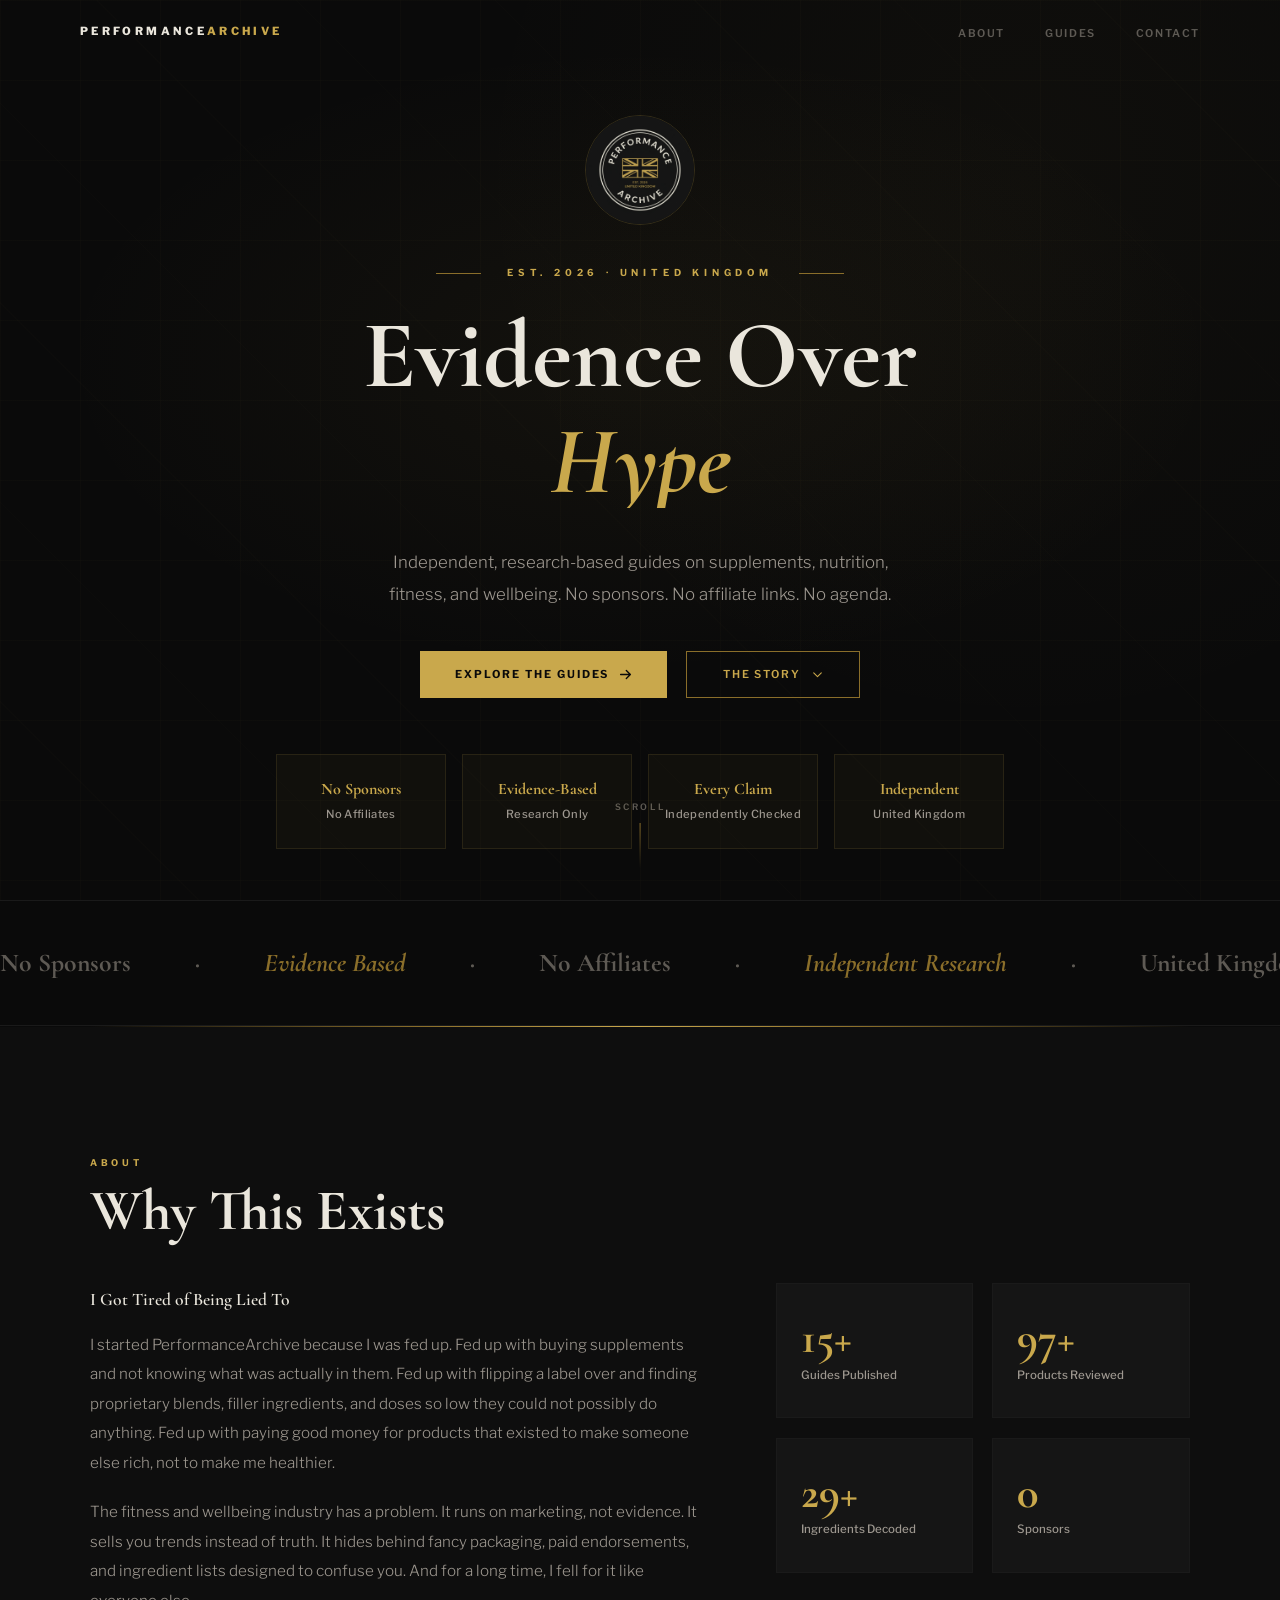
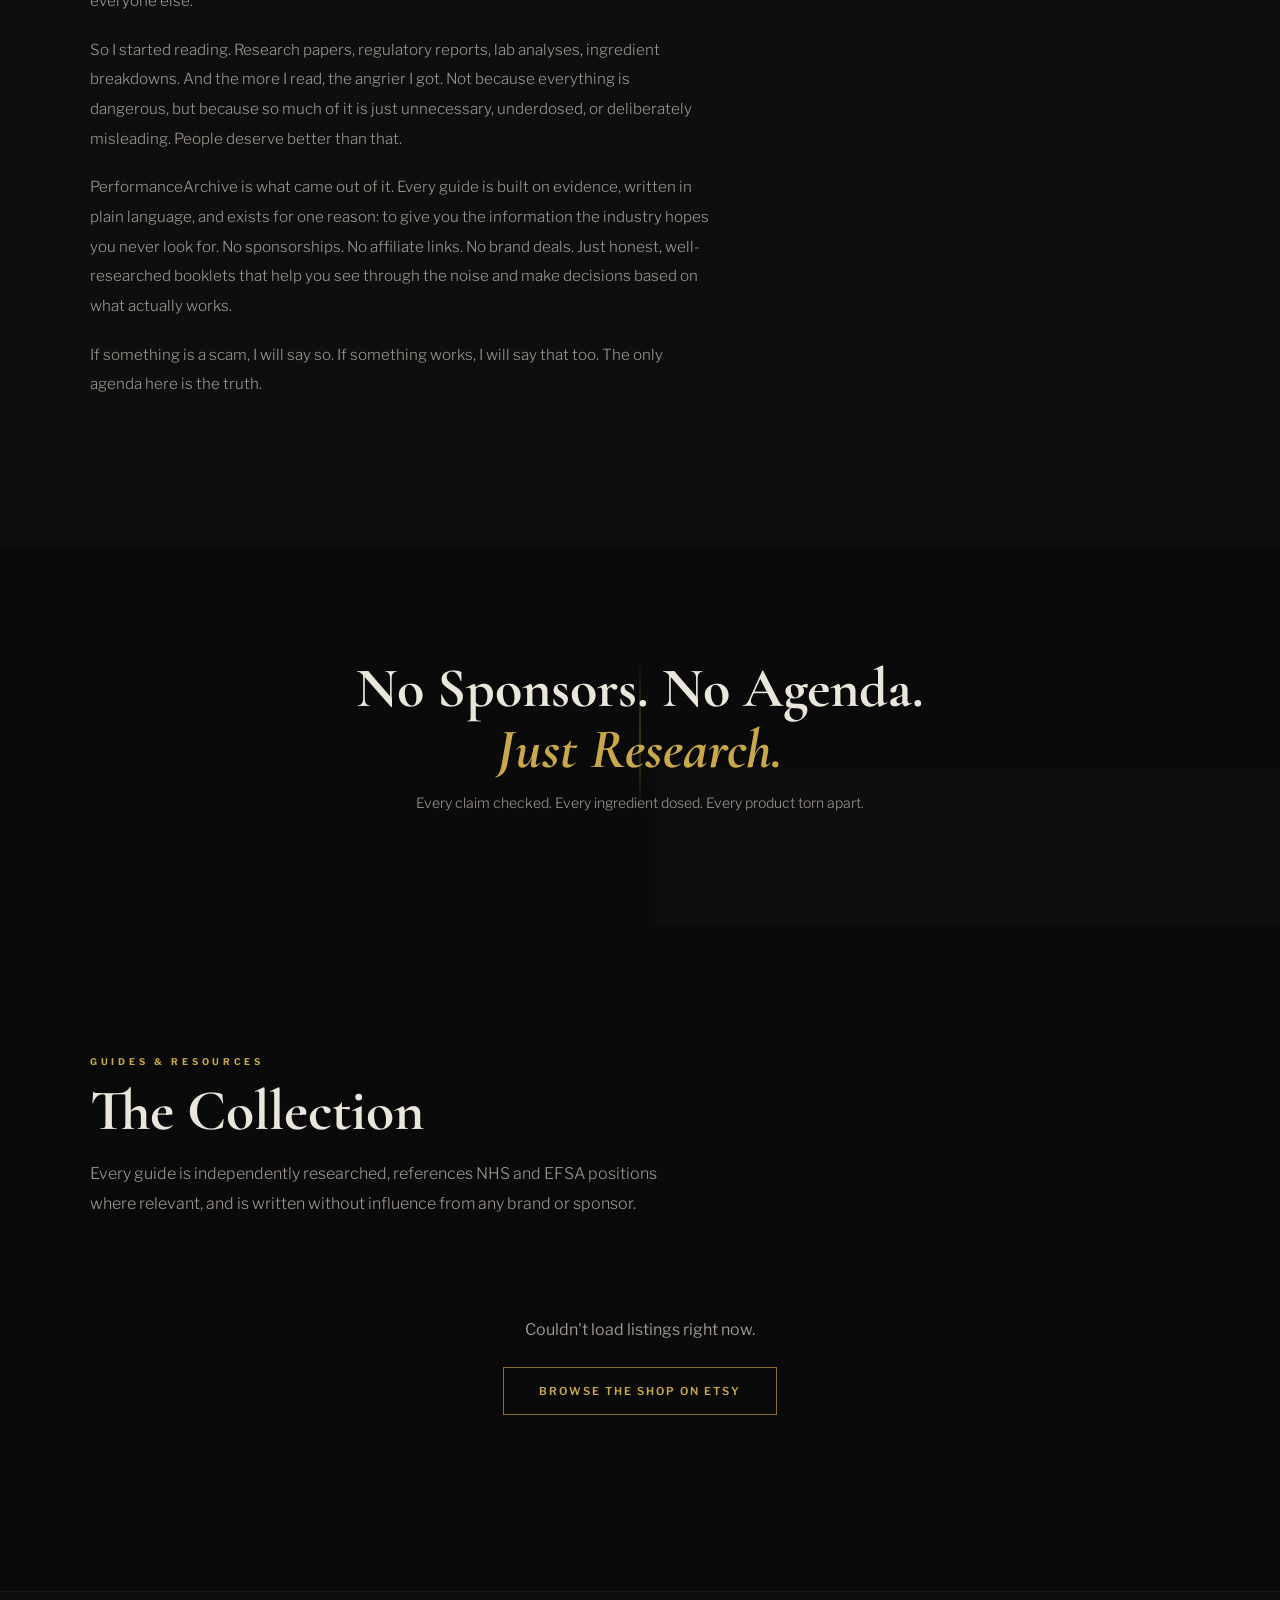
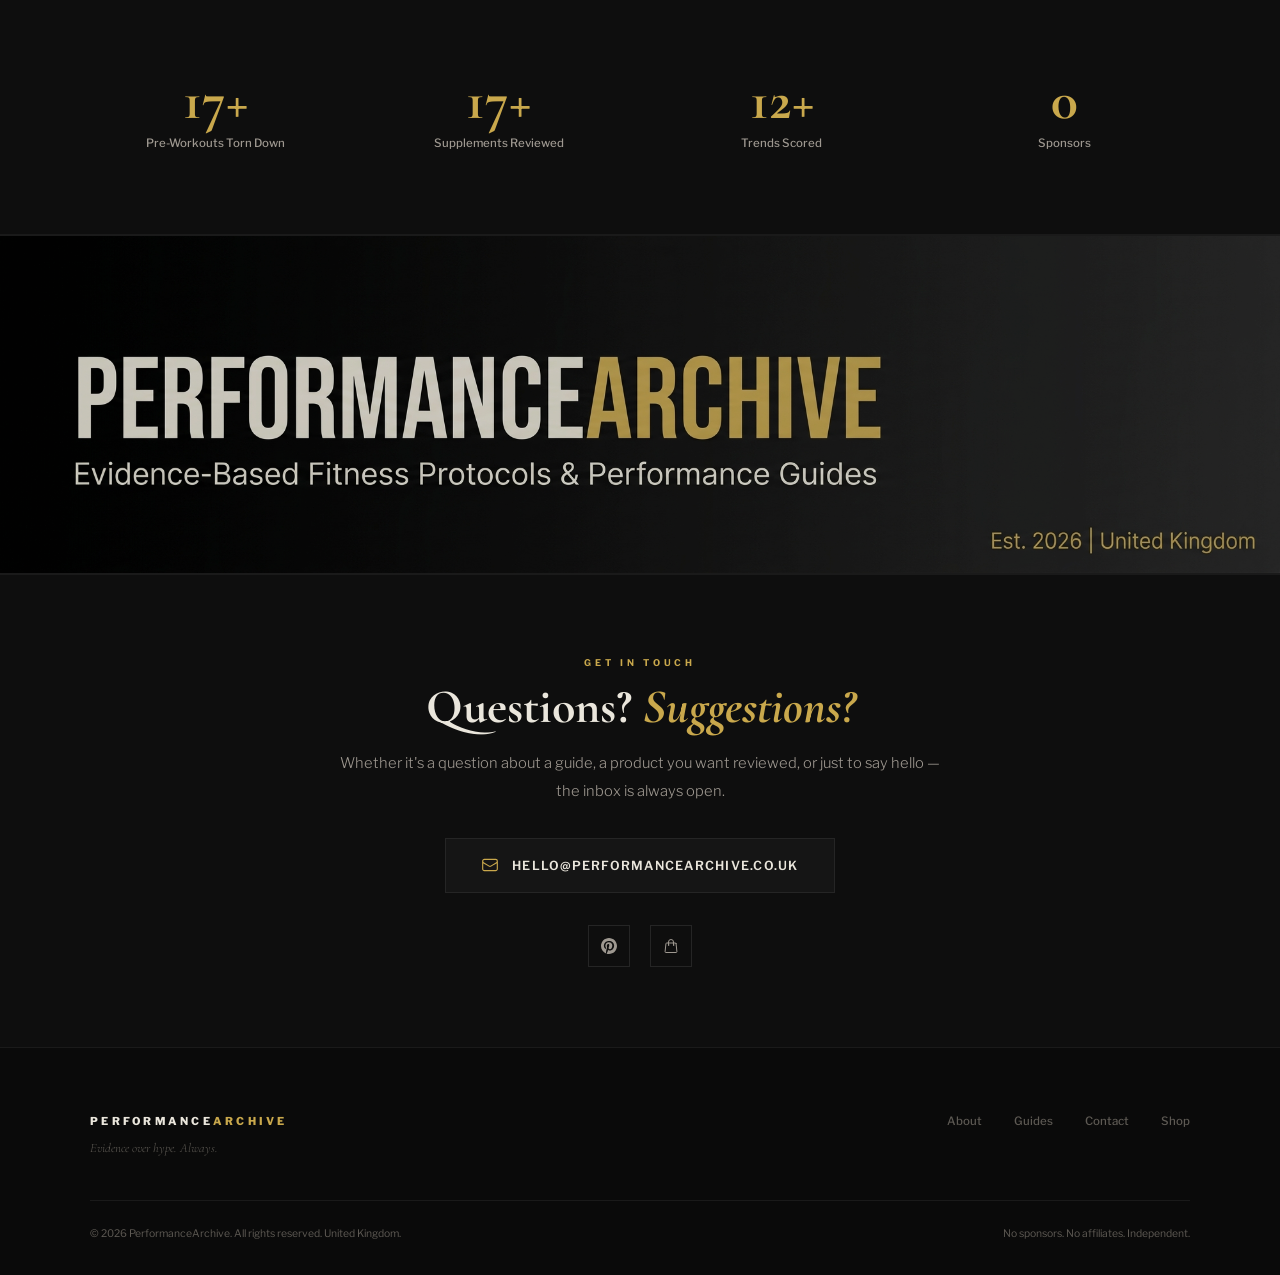
==== index.html @ e8b6ea0d "Update index.html" ====
<!DOCTYPE html>
<html lang="en-GB">
<head>
<meta charset="UTF-8">
<meta name="viewport" content="width=device-width, initial-scale=1.0">
<title>PerformanceArchive — Evidence Over Hype</title>
<meta name="description" content="Independent, evidence-based guides on supplements, nutrition, fitness, and wellbeing. No sponsors. No agenda. United Kingdom.">
<meta name="p:domain_verify" content="c248027e8f253ff43c3b2483938c451b"/>

<!-- Open Graph -->
<meta property="og:type" content="website">
<meta property="og:title" content="PerformanceArchive — Evidence Over Hype">
<meta property="og:description" content="Independent, evidence-based guides on supplements, nutrition, fitness, and wellbeing. No sponsors. No agenda.">
<meta property="og:url" content="https://performancearchive.co.uk">
<meta property="og:image" content="https://performancearchive.co.uk/Banner.png">
<meta property="og:site_name" content="PerformanceArchive">
<meta property="og:locale" content="en_GB">

<!-- Twitter / X Card -->
<meta name="twitter:card" content="summary_large_image">
<meta name="twitter:title" content="PerformanceArchive — Evidence Over Hype">
<meta name="twitter:description" content="Independent, evidence-based guides on supplements, nutrition, fitness, and wellbeing. No sponsors. No agenda.">
<meta name="twitter:image" content="https://performancearchive.co.uk/Banner.png">

<!-- Favicons -->
<link rel="icon" type="image/png" href="Logo.png">
<link rel="apple-touch-icon" href="Logo.png">
<meta name="theme-color" content="#0a0a0a">
<link rel="preconnect" href="https://fonts.googleapis.com">
<link rel="preconnect" href="https://fonts.gstatic.com" crossorigin>
<link href="https://fonts.googleapis.com/css2?family=Cormorant+Garamond:ital,wght@0,400;0,600;0,700;1,400&family=Libre+Franklin:wght@300;400;500;600;700;800&display=swap" rel="stylesheet">
<style>
:root{--bg:#0a0a0a;--bg2:#0e0e0e;--bg3:#111;--card:#151515;--card-h:#1a1a1a;--gold:#c9a84c;--gold-l:#e0c56e;--gold-d:#8a6e2a;--gold-v:#6b5520;--text:#eae6dc;--text2:#9e9890;--text3:#5e5a54;--bdr:#1a1a1a;--bdr2:#252525;--fd:'Cormorant Garamond',Georgia,serif;--fb:'Libre Franklin',sans-serif}
*{margin:0;padding:0;box-sizing:border-box}html{scroll-behavior:smooth}
body{background:var(--bg);color:var(--text);font-family:var(--fb);font-weight:400;line-height:1.7;-webkit-font-smoothing:antialiased;overflow-x:hidden}

/* NAV */
nav{position:fixed;top:0;width:100%;z-index:100;padding:1.1rem 0;transition:all .5s}
nav.scrolled{background:rgba(10,10,10,.93);backdrop-filter:blur(30px);-webkit-backdrop-filter:blur(30px);border-bottom:1px solid rgba(201,168,76,.06)}
.ni{max-width:1200px;margin:0 auto;padding:0 2.5rem;display:flex;align-items:center;justify-content:space-between}
.nl{font-family:var(--fb);font-weight:800;font-size:.7rem;letter-spacing:.3em;text-transform:uppercase;color:var(--text);text-decoration:none}.nl span{color:var(--gold)}
.nk{display:flex;gap:2.5rem;list-style:none}.nk a{color:var(--text3);text-decoration:none;font-size:.67rem;font-weight:600;letter-spacing:.15em;text-transform:uppercase;transition:color .4s}.nk a:hover{color:var(--gold)}
.nm{display:none;background:none;border:none;cursor:pointer;padding:.5rem}.nm span{display:block;width:22px;height:1.5px;background:var(--gold);margin:5px 0;transition:all .3s;transform-origin:center}
.nm.active span:nth-child(1){transform:translateY(6.5px) rotate(45deg)}.nm.active span:nth-child(2){opacity:0;transform:scaleX(0)}.nm.active span:nth-child(3){transform:translateY(-6.5px) rotate(-45deg)}

/* HERO */
.hero{min-height:100vh;display:flex;flex-direction:column;align-items:center;justify-content:center;position:relative;overflow:hidden;text-align:center;padding:7rem 2rem 3rem}
.hero-bg{position:absolute;inset:0}.hero-bg>div{position:absolute;inset:0}
.hb1{background:radial-gradient(ellipse 65% 50% at 50% 40%,rgba(201,168,76,.05) 0%,transparent 70%)}
.hb2{background:radial-gradient(circle at 80% 20%,rgba(201,168,76,.03) 0%,transparent 45%)}
.hb3{background-image:linear-gradient(rgba(201,168,76,.02) 1px,transparent 1px),linear-gradient(90deg,rgba(201,168,76,.02) 1px,transparent 1px);background-size:80px 80px}
.hb4{background:repeating-linear-gradient(45deg,transparent,transparent 140px,rgba(201,168,76,.012) 140px,rgba(201,168,76,.012) 141px)}
.hc{position:relative;z-index:1;max-width:850px}
.h-logo{width:110px;height:110px;border-radius:50%;margin:0 auto 2.5rem;overflow:hidden;border:1.5px solid rgba(201,168,76,.2);opacity:0;transform:scale(.6) rotate(-8deg)}.h-logo img{width:100%;height:100%;object-fit:cover}
.h-pre{font-size:.6rem;font-weight:700;letter-spacing:.5em;text-transform:uppercase;color:var(--gold);margin-bottom:1.8rem;opacity:0}.h-pre .ln{display:inline-block;width:45px;height:1px;background:var(--gold-d);vertical-align:middle;margin:0 1.2rem}
.hero h1{font-family:var(--fd);font-size:clamp(3.2rem,7.5vw,6.5rem);font-weight:700;line-height:.95;margin-bottom:1.5rem;opacity:0}
.hero h1 .w{display:inline-block;overflow:hidden}.hero h1 .w span{display:inline-block;transform:translateY(115%);transition:transform 1s cubic-bezier(.16,1,.3,1)}.hero h1 .w span.up{transform:translateY(0)}
.hero h1 em{font-style:italic;color:var(--gold)}
.h-sub{font-size:1.05rem;font-weight:300;color:var(--text2);max-width:530px;margin:0 auto 2.5rem;line-height:1.9;opacity:0}
.h-ctas{display:flex;gap:1.2rem;justify-content:center;flex-wrap:wrap;opacity:0}

/* GOLDEN SQUARES */
.golden-row{position:relative;z-index:1;max-width:900px;margin:3.5rem auto 0;display:grid;grid-template-columns:repeat(4,1fr);gap:1rem;opacity:0}
.golden-sq{background:rgba(201,168,76,.04);border:1px solid rgba(201,168,76,.12);padding:1.5rem 1rem;text-align:center;transition:all .6s cubic-bezier(.16,1,.3,1);position:relative;overflow:hidden}
.golden-sq::before{content:'';position:absolute;inset:0;background:linear-gradient(135deg,rgba(201,168,76,.06),transparent 60%);opacity:0;transition:opacity .5s}
.golden-sq:hover{border-color:rgba(201,168,76,.3);transform:translateY(-3px);box-shadow:0 15px 50px rgba(201,168,76,.08)}.golden-sq:hover::before{opacity:1}
.golden-sq h4{font-family:var(--fd);font-size:1rem;font-weight:700;color:var(--gold);line-height:1.3;position:relative}
.golden-sq p{font-size:.7rem;font-weight:500;color:var(--text2);margin-top:.3rem;letter-spacing:.03em;position:relative}

.scroll-cue{position:absolute;bottom:2rem;left:50%;transform:translateX(-50%);text-align:center;opacity:0}
.scroll-cue span{display:block;font-size:.55rem;font-weight:600;letter-spacing:.3em;text-transform:uppercase;color:var(--text3);margin-bottom:.5rem}
.scroll-cue .bar{width:1px;height:45px;margin:0 auto;background:linear-gradient(var(--gold-d),transparent);animation:pulse 2.5s ease infinite}
@keyframes pulse{0%,100%{opacity:.2}50%{opacity:1}}

/* BUTTONS */
.bg{display:inline-flex;align-items:center;gap:.6rem;padding:.85rem 2.2rem;background:var(--gold);color:var(--bg);text-decoration:none;font-size:.68rem;font-weight:700;letter-spacing:.18em;text-transform:uppercase;transition:all .4s;border:none;cursor:pointer}
.bg:hover{background:var(--gold-l);transform:translateY(-2px);box-shadow:0 10px 40px rgba(201,168,76,.2)}
.bo{display:inline-flex;align-items:center;gap:.6rem;padding:.85rem 2.2rem;background:transparent;color:var(--gold);text-decoration:none;font-size:.68rem;font-weight:600;letter-spacing:.18em;text-transform:uppercase;border:1px solid var(--gold-d);transition:all .4s}
.bo:hover{border-color:var(--gold);background:rgba(201,168,76,.06);transform:translateY(-2px)}
.bi{width:13px;height:13px;transition:transform .3s}.bg:hover .bi{transform:translateX(3px)}

/* REVEALS */
.r{opacity:0;transition:all 1s cubic-bezier(.16,1,.3,1)}.r.rup{transform:translateY(60px)}.r.rl{transform:translateX(-80px)}.r.rr{transform:translateX(80px)}.r.rs{transform:scale(.85)}.r.rf{transform:perspective(800px) rotateY(12deg);transform-origin:left}.r.vis{opacity:1;transform:none}
.d1{transition-delay:.06s}.d2{transition-delay:.13s}.d3{transition-delay:.2s}.d4{transition-delay:.27s}.d5{transition-delay:.34s}.d6{transition-delay:.41s}.d7{transition-delay:.48s}.d8{transition-delay:.55s}.d9{transition-delay:.62s}

/* SECTIONS */
section{padding:8rem 2.5rem;position:relative}.si{max-width:1100px;margin:0 auto}
.sl{font-size:.58rem;font-weight:700;letter-spacing:.4em;text-transform:uppercase;color:var(--gold);margin-bottom:.6rem}
.sh{font-family:var(--fd);font-size:clamp(2.4rem,5vw,3.6rem);font-weight:700;line-height:1.1;margin-bottom:1rem}
.sp{font-size:1rem;font-weight:300;color:var(--text2);max-width:580px;line-height:1.9}

/* GROW LINE */
.gl{height:1px;max-width:0;margin:0 auto;background:linear-gradient(to right,transparent,var(--gold-d) 30%,var(--gold) 50%,var(--gold-d) 70%,transparent);transition:max-width 1.5s cubic-bezier(.16,1,.3,1)}.gl.vis{max-width:1100px}

/* MARQUEE */
.mw{overflow:hidden;padding:2.5rem 0;border-top:1px solid var(--bdr);border-bottom:1px solid var(--bdr);background:var(--bg)}
.mt{display:flex;gap:4rem;animation:mq 35s linear infinite;width:max-content}
.mt span{font-family:var(--fd);font-size:1.6rem;font-weight:700;color:var(--text3);white-space:nowrap}.mt span em{color:var(--gold-d);font-style:italic}
@keyframes mq{0%{transform:translateX(0)}100%{transform:translateX(-50%)}}

/* ABOUT */
#about{background:var(--bg2)}
.ab-grid{display:grid;grid-template-columns:1.2fr .8fr;gap:4rem;margin-top:2.5rem;align-items:start}
.ab-text{font-size:.95rem;color:var(--text2);font-weight:300;line-height:1.95}
.ab-text strong{color:var(--text);font-weight:600;font-size:1.1rem;display:block;margin-bottom:.75rem;font-family:var(--fd)}
.ab-text p{margin-bottom:1.2rem}
.st-grid{display:grid;grid-template-columns:1fr 1fr;gap:1.2rem}
.st{background:var(--card);border:1px solid var(--bdr);padding:2rem 1.5rem;position:relative;overflow:hidden;transition:all .5s}
.st::after{content:'';position:absolute;bottom:0;left:0;right:0;height:2px;background:linear-gradient(90deg,var(--gold-d),var(--gold),var(--gold-d));transform:scaleX(0);transform-origin:center;transition:transform .6s}
.st:hover{background:var(--card-h);border-color:var(--bdr2)}.st:hover::after{transform:scaleX(1)}
.st-n{font-family:var(--fd);font-size:2.8rem;font-weight:700;color:var(--gold);line-height:1}
.st-l{font-size:.72rem;font-weight:500;color:var(--text2);margin-top:.3rem}

/* SPLIT BANNER */
.sb{min-height:380px;position:relative;overflow:hidden;display:flex;align-items:center;justify-content:center}
.sb-bg{position:absolute;inset:-100px;z-index:0}
.sb-l{position:absolute;top:0;left:0;width:50%;height:100%;background:var(--bg);transition:transform .9s cubic-bezier(.16,1,.3,1)}
.sb-r{position:absolute;top:0;right:0;width:50%;height:100%;background:var(--bg2);transition:transform .9s cubic-bezier(.16,1,.3,1)}
.sb.vis .sb-l{transform:translateX(-2%)}.sb.vis .sb-r{transform:translateX(2%)}
.sb-gold{position:absolute;top:50%;left:50%;transform:translate(-50%,-50%);width:1px;height:0;background:linear-gradient(to bottom,transparent,var(--gold-d),var(--gold),var(--gold-d),transparent);transition:height 1.3s cubic-bezier(.16,1,.3,1) .3s;z-index:1;opacity:.5}.sb.vis .sb-gold{height:40%}
.sb-c{position:relative;z-index:2;text-align:center;max-width:700px;padding:2rem}
.sb-c h2{font-family:var(--fd);font-size:clamp(2rem,5vw,3.5rem);font-weight:700;line-height:1.1;margin-bottom:.6rem}.sb-c h2 em{color:var(--gold);font-style:italic}
.sb-c p{font-size:.88rem;color:var(--text2);font-weight:300}

/* GUIDES */
#guides{background:var(--bg)}
.gg{display:grid;grid-template-columns:repeat(3,1fr);gap:1.5rem;margin-top:3rem}
.gc{background:var(--card);border:1px solid var(--bdr);padding:2.2rem 1.7rem;text-decoration:none;display:block;position:relative;overflow:hidden;transition:all .6s cubic-bezier(.16,1,.3,1)}
.gc::before{content:'';position:absolute;top:0;left:0;right:0;height:2px;background:linear-gradient(90deg,var(--gold),var(--gold-l),var(--gold));transform:scaleX(0);transform-origin:left;transition:transform .6s}
.gc::after{content:'';position:absolute;inset:0;background:radial-gradient(ellipse at 20% 0%,rgba(201,168,76,.04),transparent 70%);opacity:0;transition:opacity .5s}
.gc:hover{transform:translateY(-6px);border-color:var(--bdr2);box-shadow:0 25px 70px rgba(0,0,0,.4)}.gc:hover::before{transform:scaleX(1)}.gc:hover::after{opacity:1}
.gi{width:40px;height:40px;border:1px solid var(--bdr2);display:flex;align-items:center;justify-content:center;margin-bottom:1.3rem;transition:all .4s}
.gc:hover .gi{border-color:var(--gold-d);background:rgba(201,168,76,.06);transform:rotate(-5deg) scale(1.05)}
.gi svg{width:18px;height:18px;color:var(--gold)}
.gc h3{font-family:var(--fd);font-size:1.25rem;font-weight:700;color:var(--text);margin-bottom:.5rem;line-height:1.25;position:relative}
.gc p{font-size:.84rem;color:var(--text2);font-weight:300;line-height:1.75;position:relative}
.gb{display:inline-block;font-size:.57rem;font-weight:700;letter-spacing:.12em;text-transform:uppercase;padding:.25rem .7rem;margin-top:1.1rem;border:1px solid var(--bdr2);color:var(--text3);position:relative;transition:all .3s}
.gb.free{border-color:var(--gold-d);color:var(--gold)}.gb.new{border-color:rgba(201,168,76,.3);color:var(--gold-d)}
.gc:hover .gb{border-color:var(--gold-d);color:var(--gold)}
.gc-img{width:100%;aspect-ratio:1/1;object-fit:cover;margin-bottom:1.3rem;border:1px solid var(--bdr);transition:all .5s;filter:brightness(.9)}.gc:hover .gc-img{filter:brightness(1);border-color:var(--bdr2)}
.gc-price{font-family:var(--fd);font-size:1.1rem;font-weight:700;color:var(--gold);margin-top:.8rem;display:block;position:relative}

/* SKELETON LOADING */
.skel{background:var(--card);border:1px solid var(--bdr);padding:2.2rem 1.7rem;position:relative;overflow:hidden}
.skel-img{width:100%;aspect-ratio:1/1;background:var(--bg2);margin-bottom:1.3rem;border-radius:0}
.skel-title{height:1.2rem;width:75%;background:var(--bg2);margin-bottom:.8rem;border-radius:2px}
.skel-text{height:.8rem;width:100%;background:var(--bg2);margin-bottom:.5rem;border-radius:2px}
.skel-text2{height:.8rem;width:60%;background:var(--bg2);border-radius:2px}
.skel::after{content:'';position:absolute;inset:0;background:linear-gradient(90deg,transparent,rgba(201,168,76,.03),transparent);animation:shimmer 1.8s ease infinite}
@keyframes shimmer{0%{transform:translateX(-100%)}100%{transform:translateX(100%)}}

/* COUNTER */
.cs{padding:5rem 2.5rem;background:var(--bg2);border-top:1px solid var(--bdr);border-bottom:1px solid var(--bdr)}
.cr{max-width:1100px;margin:0 auto;display:grid;grid-template-columns:repeat(4,1fr);gap:2rem;text-align:center}
.ci .cn{font-family:var(--fd);font-size:3.5rem;font-weight:700;color:var(--gold);line-height:1}
.ci .cl{font-size:.72rem;font-weight:500;color:var(--text2);margin-top:.4rem}

/* BANNER IMAGE */
.banner-strip{width:100%;overflow:hidden;border-top:1px solid var(--bdr);border-bottom:1px solid var(--bdr)}
.banner-strip img{width:100%;display:block;opacity:.85;transition:opacity .5s}
.banner-strip:hover img{opacity:1}

/* CONTACT */
.contact-strip{padding:5rem 2.5rem;background:var(--bg2);border-top:1px solid var(--bdr);text-align:center}
.contact-inner{max-width:600px;margin:0 auto}
.contact-strip .sl{margin-bottom:.6rem}
.contact-strip h2{font-family:var(--fd);font-size:clamp(2rem,4.5vw,3rem);font-weight:700;line-height:1.1;margin-bottom:1rem}
.contact-strip h2 em{color:var(--gold);font-style:italic}
.contact-strip p{font-size:.92rem;font-weight:300;color:var(--text2);line-height:1.9;margin-bottom:2rem}
.contact-email{display:inline-flex;align-items:center;gap:.8rem;padding:1rem 2.2rem;background:var(--card);border:1px solid var(--bdr2);text-decoration:none;transition:all .4s}
.contact-email:hover{border-color:var(--gold-d);background:var(--card-h);transform:translateY(-2px)}
.contact-email svg{width:18px;height:18px;color:var(--gold);flex-shrink:0}
.contact-email span{font-size:.78rem;font-weight:600;letter-spacing:.1em;color:var(--text);text-transform:uppercase}
.social-row{display:flex;gap:1.2rem;justify-content:center;margin-top:2rem}
.social-link{width:42px;height:42px;border:1px solid var(--bdr2);display:flex;align-items:center;justify-content:center;transition:all .4s;text-decoration:none}
.social-link:hover{border-color:var(--gold-d);background:rgba(201,168,76,.06);transform:translateY(-2px)}
.social-link svg{width:16px;height:16px;color:var(--text2);transition:color .3s}
.social-link:hover svg{color:var(--gold)}

/* FOOTER */
footer{padding:4rem 2.5rem 2rem;border-top:1px solid var(--bdr);background:var(--bg)}
.fi{max-width:1100px;margin:0 auto;display:flex;justify-content:space-between;align-items:flex-start;gap:2rem}
.fb2{font-family:var(--fb);font-weight:800;font-size:.68rem;letter-spacing:.3em;text-transform:uppercase;color:var(--text);margin-bottom:.5rem}.fb2 span{color:var(--gold)}
.ftg{font-size:.8rem;color:var(--text3);font-weight:300;font-family:var(--fd);font-style:italic}
.fl{display:flex;gap:2rem}.fl a{font-size:.72rem;color:var(--text3);text-decoration:none;transition:color .3s;font-weight:500}.fl a:hover{color:var(--gold)}
.fbot{max-width:1100px;margin:2.5rem auto 0;padding-top:1.5rem;border-top:1px solid var(--bdr);display:flex;justify-content:space-between;font-size:.65rem;color:var(--text3)}

/* RESPONSIVE */
@media(max-width:900px){.ab-grid{grid-template-columns:1fr;gap:2.5rem}.gg{grid-template-columns:1fr 1fr}.cr{grid-template-columns:1fr 1fr;gap:1.5rem}.sb{min-height:280px}.sb-gold{display:none}.sb.vis .sb-l{transform:none}.sb.vis .sb-r{transform:none}.golden-row{grid-template-columns:1fr 1fr;gap:.8rem}}
@media(max-width:650px){.nk{display:none;position:absolute;top:100%;left:0;right:0;background:rgba(10,10,10,.97);flex-direction:column;padding:1.5rem 2.5rem;gap:1.2rem;border-bottom:1px solid var(--bdr)}.nk.open{display:flex}.nm{display:block}.gg{grid-template-columns:1fr}.hero{padding:6rem 1.5rem 2rem}section{padding:5rem 1.5rem}.fi{flex-direction:column}.fbot{flex-direction:column;gap:.3rem}.cr{grid-template-columns:1fr 1fr}.ci .cn{font-size:2.5rem}.h-ctas{flex-direction:column;align-items:center}.mt span{font-size:1.2rem}.golden-row{grid-template-columns:1fr 1fr;gap:.6rem}.golden-sq{padding:1.2rem .8rem}.golden-sq h4{font-size:.88rem}.sb{min-height:240px}.h-pre .ln{display:none}.h-pre{letter-spacing:.25em;font-size:.55rem}.contact-strip{padding:4rem 1.5rem}.contact-email{padding:.9rem 1.5rem}.contact-email span{font-size:.7rem;letter-spacing:.06em}}
</style>
</head>
<body>

<nav id="mainNav"><div class="ni"><a href="#" class="nl">Performance<span>Archive</span></a><button class="nm" aria-label="Menu" onclick="this.classList.toggle('active');document.querySelector('.nk').classList.toggle('open')"><span></span><span></span><span></span></button><ul class="nk"><li><a href="#about" onclick="document.querySelector('.nm').classList.remove('active');this.closest('.nk').classList.remove('open')">About</a></li><li><a href="#guides" onclick="document.querySelector('.nm').classList.remove('active');this.closest('.nk').classList.remove('open')">Guides</a></li><li><a href="#contact" onclick="document.querySelector('.nm').classList.remove('active');this.closest('.nk').classList.remove('open')">Contact</a></li></ul></div></nav>

<!-- HERO -->
<section class="hero" id="hero">
<div class="hero-bg"><div class="hb1" data-p="0.015"></div><div class="hb2" data-p="0.03"></div><div class="hb3" data-p="0.008"></div><div class="hb4" data-p="0.02"></div></div>
<div class="hc">
<div class="h-logo"><img src="Logo.png" alt="PerformanceArchive" onerror="this.parentElement.style.display='none'"></div>
<div class="h-pre"><span class="ln"></span> Est. 2026 &middot; United Kingdom <span class="ln"></span></div>
<h1><span class="w"><span>Evidence</span></span> <span class="w"><span>Over</span></span><br><span class="w"><span><em>Hype</em></span></span></h1>
<p class="h-sub">Independent, research-based guides on supplements, nutrition, fitness, and wellbeing. No sponsors. No affiliate links. No agenda.</p>
<div class="h-ctas">
<a href="#guides" class="bg">Explore the Guides <svg class="bi" xmlns="http://www.w3.org/2000/svg" fill="none" viewBox="0 0 24 24" stroke="currentColor" stroke-width="2.5"><path stroke-linecap="round" stroke-linejoin="round" d="M13.5 4.5L21 12m0 0l-7.5 7.5M21 12H3"/></svg></a>
<a href="#about" class="bo">The Story <svg class="bi" xmlns="http://www.w3.org/2000/svg" fill="none" viewBox="0 0 24 24" stroke="currentColor" stroke-width="2"><path stroke-linecap="round" stroke-linejoin="round" d="M19 9l-7 7-7-7"/></svg></a>
</div>
<div class="golden-row">
  <div class="golden-sq"><h4>No Sponsors</h4><p>No Affiliates</p></div>
  <div class="golden-sq"><h4>Evidence-Based</h4><p>Research Only</p></div>
  <div class="golden-sq"><h4>Every Claim</h4><p>Independently Checked</p></div>
  <div class="golden-sq"><h4>Independent</h4><p>United Kingdom</p></div>
</div>
</div>
<div class="scroll-cue"><span>Scroll</span><div class="bar"></div></div>
</section>

<!-- MARQUEE -->
<div class="mw"><div class="mt"><span>No Sponsors</span><span>&middot;</span><span><em>Evidence Based</em></span><span>&middot;</span><span>No Affiliates</span><span>&middot;</span><span><em>Independent Research</em></span><span>&middot;</span><span>United Kingdom</span><span>&middot;</span><span><em>Every Claim Checked</em></span><span>&middot;</span><span>No Sponsors</span><span>&middot;</span><span><em>Evidence Based</em></span><span>&middot;</span><span>No Affiliates</span><span>&middot;</span><span><em>Independent Research</em></span><span>&middot;</span><span>United Kingdom</span><span>&middot;</span><span><em>Every Claim Checked</em></span><span>&middot;</span></div></div>

<div class="gl" data-gl></div>

<!-- ABOUT -->
<section id="about">
<div class="si">
<div class="sl r rup">About</div>
<h2 class="sh r rup d1">Why This Exists</h2>
<div class="ab-grid">
<div class="ab-text r rf d2">
<strong>I Got Tired of Being Lied To</strong>
<p>I started PerformanceArchive because I was fed up. Fed up with buying supplements and not knowing what was actually in them. Fed up with flipping a label over and finding proprietary blends, filler ingredients, and doses so low they could not possibly do anything. Fed up with paying good money for products that existed to make someone else rich, not to make me healthier.</p>
<p>The fitness and wellbeing industry has a problem. It runs on marketing, not evidence. It sells you trends instead of truth. It hides behind fancy packaging, paid endorsements, and ingredient lists designed to confuse you. And for a long time, I fell for it like everyone else.</p>
<p>So I started reading. Research papers, regulatory reports, lab analyses, ingredient breakdowns. And the more I read, the angrier I got. Not because everything is dangerous, but because so much of it is just unnecessary, underdosed, or deliberately misleading. People deserve better than that.</p>
<p>PerformanceArchive is what came out of it. Every guide is built on evidence, written in plain language, and exists for one reason: to give you the information the industry hopes you never look for. No sponsorships. No affiliate links. No brand deals. Just honest, well-researched booklets that help you see through the noise and make decisions based on what actually works.</p>
<p>If something is a scam, I will say so. If something works, I will say that too. The only agenda here is the truth.</p>
</div>
<div class="st-grid">
<div class="st r rs d1"><div class="st-n" data-count="15">0</div><div class="st-l">Guides Published</div></div>
<div class="st r rs d2"><div class="st-n" data-count="100">0</div><div class="st-l">Products Reviewed</div></div>
<div class="st r rs d3"><div class="st-n" data-count="30">0</div><div class="st-l">Ingredients Decoded</div></div>
<div class="st r rs d4"><div class="st-n" data-count="0" data-zero>0</div><div class="st-l">Sponsors</div></div>
</div>
</div>
</div>
</section>

<!-- SPLIT BANNER -->
<div class="sb" data-split><div class="sb-bg"><div class="sb-l"></div><div class="sb-r"></div></div><div class="sb-gold"></div><div class="sb-c"><h2 class="r rup">No Sponsors. No Agenda.<br><em>Just Research.</em></h2><p class="r rup d1">Every claim checked. Every ingredient dosed. Every product torn apart.</p></div></div>

<!-- GUIDES -->
<section id="guides">
<div class="si">
<div class="sl r rup">Guides &amp; Resources</div>
<h2 class="sh r rup d1">The Collection</h2>
<p class="sp r rup d2">Every guide is independently researched, references NHS and EFSA positions where relevant, and is written without influence from any brand or sponsor.</p>
<div class="gg" id="etsy-grid">
<div class="skel"><div class="skel-img"></div><div class="skel-title"></div><div class="skel-text"></div><div class="skel-text2"></div></div>
<div class="skel"><div class="skel-img"></div><div class="skel-title"></div><div class="skel-text"></div><div class="skel-text2"></div></div>
<div class="skel"><div class="skel-img"></div><div class="skel-title"></div><div class="skel-text"></div><div class="skel-text2"></div></div>
<div class="skel"><div class="skel-img"></div><div class="skel-title"></div><div class="skel-text"></div><div class="skel-text2"></div></div>
<div class="skel"><div class="skel-img"></div><div class="skel-title"></div><div class="skel-text"></div><div class="skel-text2"></div></div>
<div class="skel"><div class="skel-img"></div><div class="skel-title"></div><div class="skel-text"></div><div class="skel-text2"></div></div>
</div>
</div>
</section>

<!-- COUNTER -->
<div class="cs"><div class="cr">
<div class="ci r rs d1"><div class="cn" data-count="20">0</div><div class="cl">Pre-Workouts Torn Down</div></div>
<div class="ci r rs d2"><div class="cn" data-count="20">0</div><div class="cl">Supplements Reviewed</div></div>
<div class="ci r rs d3"><div class="cn" data-count="15">0</div><div class="cl">Trends Scored</div></div>
<div class="ci r rs d4"><div class="cn" data-count="0" data-zero>0</div><div class="cl">Sponsors</div></div>
</div></div>

<!-- BANNER IMAGE -->
<div class="banner-strip r rs"><img src="Banner.png" alt="PerformanceArchive Banner"></div>

<!-- CONTACT -->
<div class="contact-strip" id="contact">
<div class="contact-inner">
<div class="sl r rup">Get in Touch</div>
<h2 class="r rup d1">Questions? <em>Suggestions?</em></h2>
<p class="r rup d2">Whether it's a question about a guide, a product you want reviewed, or just to say hello — the inbox is always open.</p>
<a href="mailto:hello@performancearchive.co.uk" class="contact-email r rup d3">
<svg xmlns="http://www.w3.org/2000/svg" fill="none" viewBox="0 0 24 24" stroke="currentColor" stroke-width="1.5"><path stroke-linecap="round" stroke-linejoin="round" d="M21.75 6.75v10.5a2.25 2.25 0 01-2.25 2.25h-15a2.25 2.25 0 01-2.25-2.25V6.75m19.5 0A2.25 2.25 0 0019.5 4.5h-15a2.25 2.25 0 00-2.25 2.25m19.5 0v.243a2.25 2.25 0 01-1.07 1.916l-7.5 4.615a2.25 2.25 0 01-2.36 0L3.32 8.91a2.25 2.25 0 01-1.07-1.916V6.75"/></svg>
<span>hello@performancearchive.co.uk</span>
</a>
<div class="social-row r rup d4">
<a href="https://www.pinterest.co.uk/PerformanceArchive/" target="_blank" rel="noopener" class="social-link" aria-label="Pinterest">
<svg xmlns="http://www.w3.org/2000/svg" viewBox="0 0 24 24" fill="currentColor"><path d="M12 0C5.373 0 0 5.373 0 12c0 5.084 3.163 9.426 7.627 11.174-.105-.949-.2-2.405.042-3.441.218-.937 1.407-5.965 1.407-5.965s-.359-.719-.359-1.782c0-1.668.967-2.914 2.171-2.914 1.023 0 1.518.769 1.518 1.69 0 1.029-.655 2.568-.994 3.995-.283 1.194.599 2.169 1.777 2.169 2.133 0 3.772-2.249 3.772-5.495 0-2.873-2.064-4.882-5.012-4.882-3.414 0-5.418 2.561-5.418 5.207 0 1.031.397 2.138.893 2.738a.36.36 0 01.083.345l-.333 1.36c-.053.22-.174.267-.402.161-1.499-.698-2.436-2.889-2.436-4.649 0-3.785 2.75-7.262 7.929-7.262 4.163 0 7.398 2.967 7.398 6.931 0 4.136-2.607 7.464-6.227 7.464-1.216 0-2.359-.631-2.75-1.378l-.748 2.853c-.271 1.043-1.002 2.35-1.492 3.146C9.57 23.812 10.763 24 12 24c6.627 0 12-5.373 12-12S18.627 0 12 0z"/></svg>
</a>
<a href="https://www.etsy.com/shop/PerformanceArchive" target="_blank" rel="noopener" class="social-link" aria-label="Etsy Shop">
<svg xmlns="http://www.w3.org/2000/svg" fill="none" viewBox="0 0 24 24" stroke="currentColor" stroke-width="1.5"><path stroke-linecap="round" stroke-linejoin="round" d="M15.75 10.5V6a3.75 3.75 0 10-7.5 0v4.5m11.356-1.993l1.263 12c.07.665-.45 1.243-1.119 1.243H4.25a1.125 1.125 0 01-1.12-1.243l1.264-12A1.125 1.125 0 015.513 7.5h12.974c.576 0 1.059.435 1.119 1.007zM8.625 10.5a.375.375 0 11-.75 0 .375.375 0 01.75 0zm7.5 0a.375.375 0 11-.75 0 .375.375 0 01.75 0z"/></svg>
</a>
</div>
</div>
</div>

<footer>
<div class="fi"><div><div class="fb2">Performance<span>Archive</span></div><p class="ftg">Evidence over hype. Always.</p></div><div class="fl"><a href="#about">About</a><a href="#guides">Guides</a><a href="#contact">Contact</a><a href="https://www.etsy.com/shop/PerformanceArchive" target="_blank" rel="noopener">Shop</a></div></div>
<div class="fbot"><span>&copy; 2026 PerformanceArchive. All rights reserved. United Kingdom.</span><span>No sponsors. No affiliates. Independent.</span></div>
</footer>

<script>
(function(){
const io=new IntersectionObserver(e=>{e.forEach(n=>{if(n.isIntersecting)n.target.classList.add('vis')})},{threshold:.06,rootMargin:'0px 0px -30px 0px'});
document.querySelectorAll('.r,.gl').forEach(e=>io.observe(e));
const so=new IntersectionObserver(e=>{e.forEach(n=>{if(n.isIntersecting)n.target.classList.add('vis')})},{threshold:.3});
document.querySelectorAll('.sb').forEach(e=>so.observe(e));

// Hero sequence
setTimeout(()=>{const l=document.querySelector('.h-logo');l.style.cssText='opacity:1;transform:none;transition:all 1.2s cubic-bezier(.16,1,.3,1)'},200);
setTimeout(()=>{document.querySelector('.h-pre').style.cssText='opacity:1;transition:opacity .8s'},600);
setTimeout(()=>{document.querySelector('.hero h1').style.opacity='1';document.querySelectorAll('.hero h1 .w span').forEach((s,i)=>{setTimeout(()=>s.classList.add('up'),i*150)})},800);
setTimeout(()=>{document.querySelector('.h-sub').style.cssText='opacity:1;transition:opacity 1s'},1400);
setTimeout(()=>{document.querySelector('.h-ctas').style.cssText='opacity:1;transition:opacity 1s'},1650);
setTimeout(()=>{const gr=document.querySelector('.golden-row');gr.style.cssText='opacity:1;transition:opacity 1s';document.querySelectorAll('.golden-sq').forEach((s,i)=>{s.style.cssText='animation:sqIn .7s cubic-bezier(.16,1,.3,1) '+(i*.12)+'s both'})},1900);
setTimeout(()=>{const sc=document.querySelector('.scroll-cue');if(sc)sc.style.cssText='opacity:1;transition:opacity 1s'},2400);

// Inject sq keyframe
const st=document.createElement('style');st.textContent='@keyframes sqIn{from{opacity:0;transform:translateY(20px) scale(.9)}to{opacity:1;transform:none}}';document.head.appendChild(st);

// Nav
window.addEventListener('scroll',()=>{document.getElementById('mainNav').classList.toggle('scrolled',scrollY>80);const sc=document.querySelector('.scroll-cue');if(sc&&scrollY>150){sc.style.opacity='0';sc.style.transition='opacity .5s'}},{passive:true});

// Parallax
const pL=document.querySelectorAll('[data-p]');let tk=false;
function px(){const s=scrollY;pL.forEach(l=>{l.style.transform='translateY('+s*parseFloat(l.dataset.p)*40+'px)'});document.querySelectorAll('[data-split]').forEach(el=>{const bg=el.querySelector('.sb-bg');if(bg)bg.style.transform='translateY('+el.getBoundingClientRect().top*.15+'px)'});tk=false}
window.addEventListener('scroll',()=>{if(!tk){requestAnimationFrame(px);tk=true}},{passive:true});

// Counters
const counted=new Set();
const co=new IntersectionObserver(e=>{e.forEach(n=>{if(n.isIntersecting&&!counted.has(n.target)){counted.add(n.target);const el=n.target,t=parseInt(el.dataset.count);if(el.hasAttribute('data-zero')){el.textContent='0';return}const dur=1800,start=performance.now();function tick(now){const p=Math.min((now-start)/dur,1),ea=1-Math.pow(1-p,3);el.textContent=Math.round(t*ea)+'+';if(p<1)requestAnimationFrame(tick)}requestAnimationFrame(tick)}})},{threshold:.5});
document.querySelectorAll('[data-count]').forEach(e=>co.observe(e));
})();

// Etsy Listings via RSS
(function(){
const SHOP='PerformanceArchive';
const grid=document.getElementById('etsy-grid');
const RSS_URL='https://www.etsy.com/shop/'+SHOP+'/rss';
const PROXY='https://api.rss2json.com/v1/api.json?rss_url='+encodeURIComponent(RSS_URL);

function decodeHTML(str){
var txt=document.createElement('textarea');
txt.innerHTML=str;
return txt.value;
}

fetch(PROXY)
.then(r=>{if(!r.ok)throw new Error(r.status);return r.json()})
.then(data=>{
if(!data.items||!data.items.length){grid.innerHTML='<div style="grid-column:1/-1;text-align:center;padding:3rem;color:var(--text2)">No listings found.</div>';return}
grid.innerHTML='';
data.items.forEach(function(item,i){
var delay='d'+(Math.min(i+1,9));
// Extract first image from description HTML
var tmp=document.createElement('div');
tmp.innerHTML=item.description||'';
var imgEl=tmp.querySelector('img');
var imgSrc=imgEl?imgEl.src:'';
// Clean description text — remove price line
var descText=tmp.textContent||tmp.innerText||'';
descText=descText.replace(/^\s*[\d.,]+\s*GBP\s*/i,'').replace(/\s+/g,' ').trim().substring(0,120);

// Decode HTML entities in title
var cleanTitle=decodeHTML(item.title);

var card=document.createElement('a');
card.href=item.link||'https://www.etsy.com/shop/'+SHOP;
card.target='_blank';
card.rel='noopener';
card.className='gc r rup '+delay;
card.innerHTML=
(imgSrc?'<img class="gc-img" src="'+imgSrc+'" alt="'+cleanTitle.replace(/"/g,'&quot;')+'" loading="lazy">':'')+
'<h3>'+cleanTitle+'</h3>'+
(descText?'<p>'+descText+'…</p>':'')+
'<span class="gb">View on Etsy</span>';

grid.appendChild(card);
});

// Add "View All" button after the grid
var viewAll=document.createElement('div');
viewAll.style.cssText='text-align:center;margin-top:2.5rem';
viewAll.className='r rup';
viewAll.innerHTML='<a href="https://www.etsy.com/shop/'+SHOP+'" class="bg" target="_blank" rel="noopener">View Full Collection <svg class="bi" xmlns="http://www.w3.org/2000/svg" fill="none" viewBox="0 0 24 24" stroke="currentColor" stroke-width="2.5"><path stroke-linecap="round" stroke-linejoin="round" d="M13.5 4.5L21 12m0 0l-7.5 7.5M21 12H3"/></svg></a>';
grid.parentNode.insertBefore(viewAll,grid.nextSibling);

// Re-observe new cards for reveal animation
var io2=new IntersectionObserver(function(e){e.forEach(function(n){if(n.isIntersecting)n.target.classList.add('vis')})},{threshold:.06,rootMargin:'0px 0px -30px 0px'});
grid.querySelectorAll('.r').forEach(function(e){io2.observe(e)});
io2.observe(viewAll);
})
.catch(function(err){
console.error('Etsy feed error:',err);
grid.innerHTML='<div style="grid-column:1/-1;text-align:center;padding:3rem"><p style="color:var(--text2);margin-bottom:1.5rem">Couldn\'t load listings right now.</p><a href="https://www.etsy.com/shop/'+SHOP+'" class="bo" target="_blank" rel="noopener">Browse the Shop on Etsy</a></div>';
});
})();
</script>
</body>
</html>
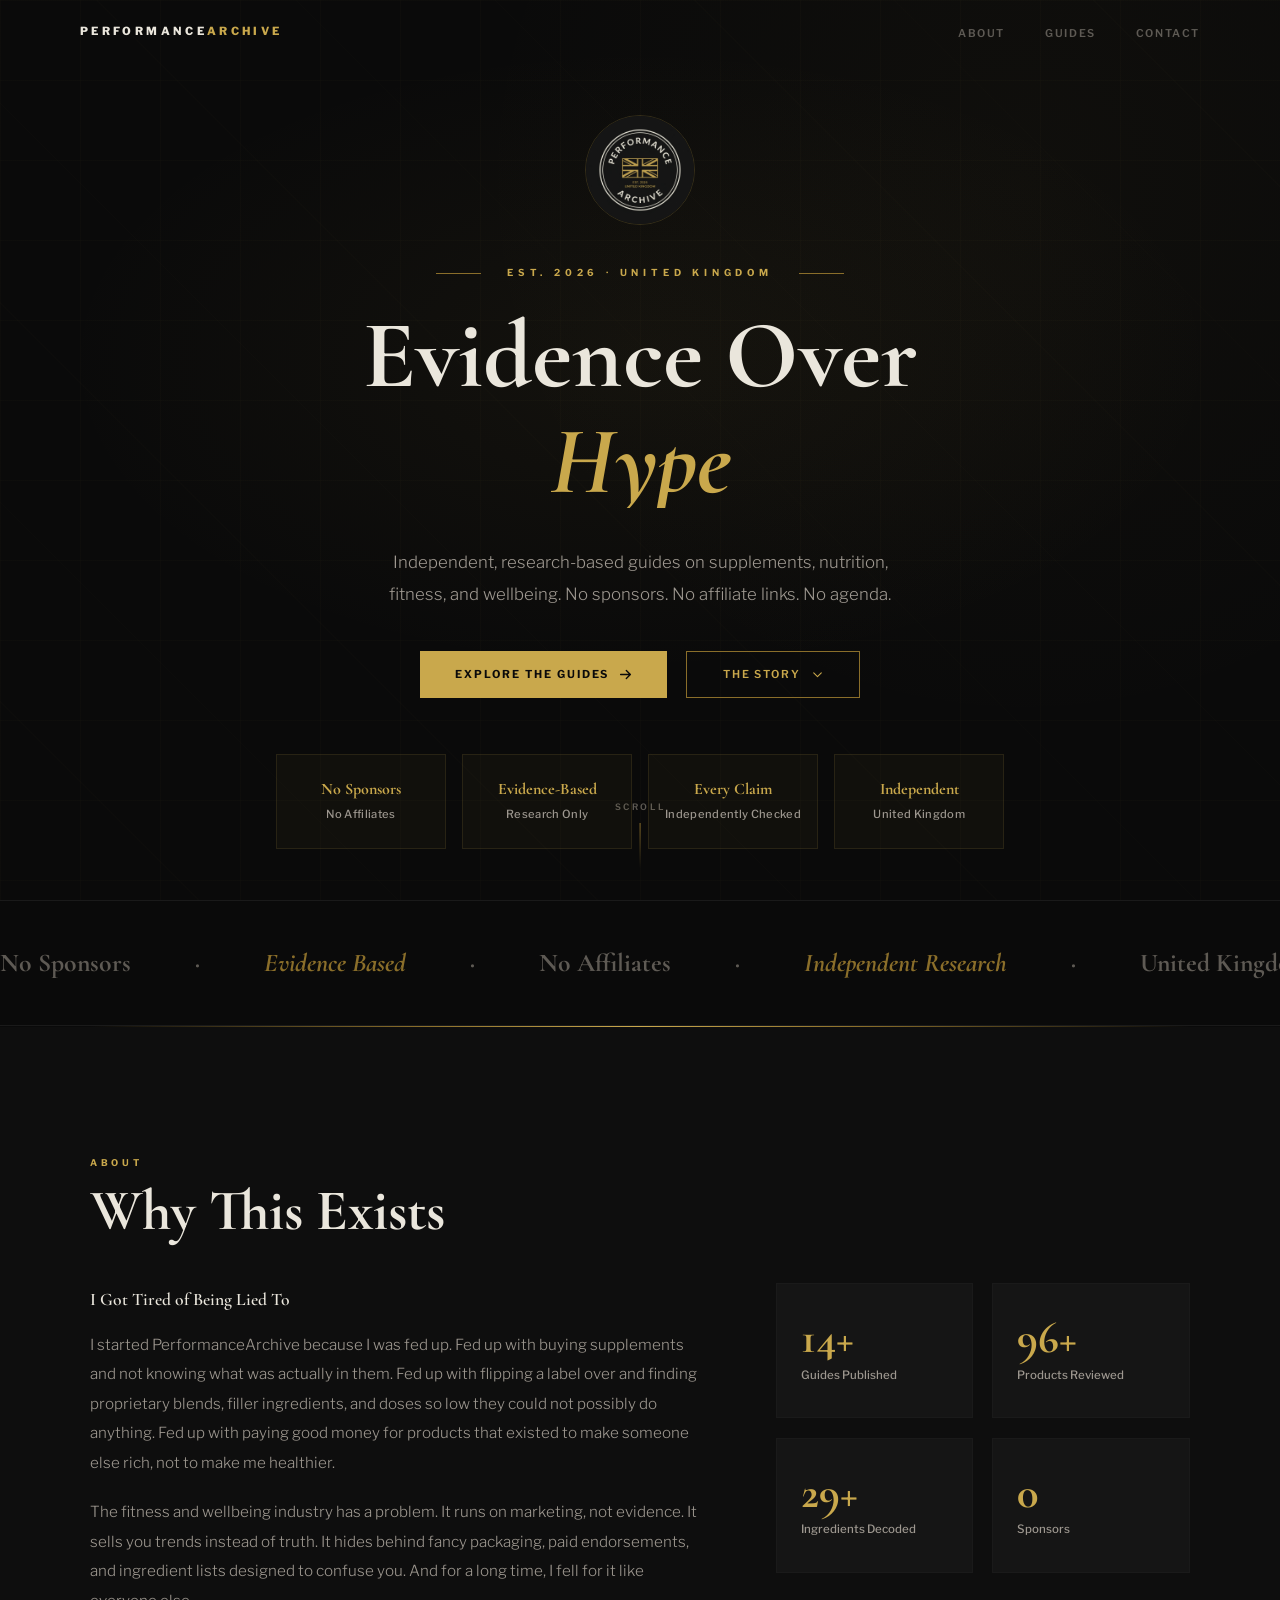
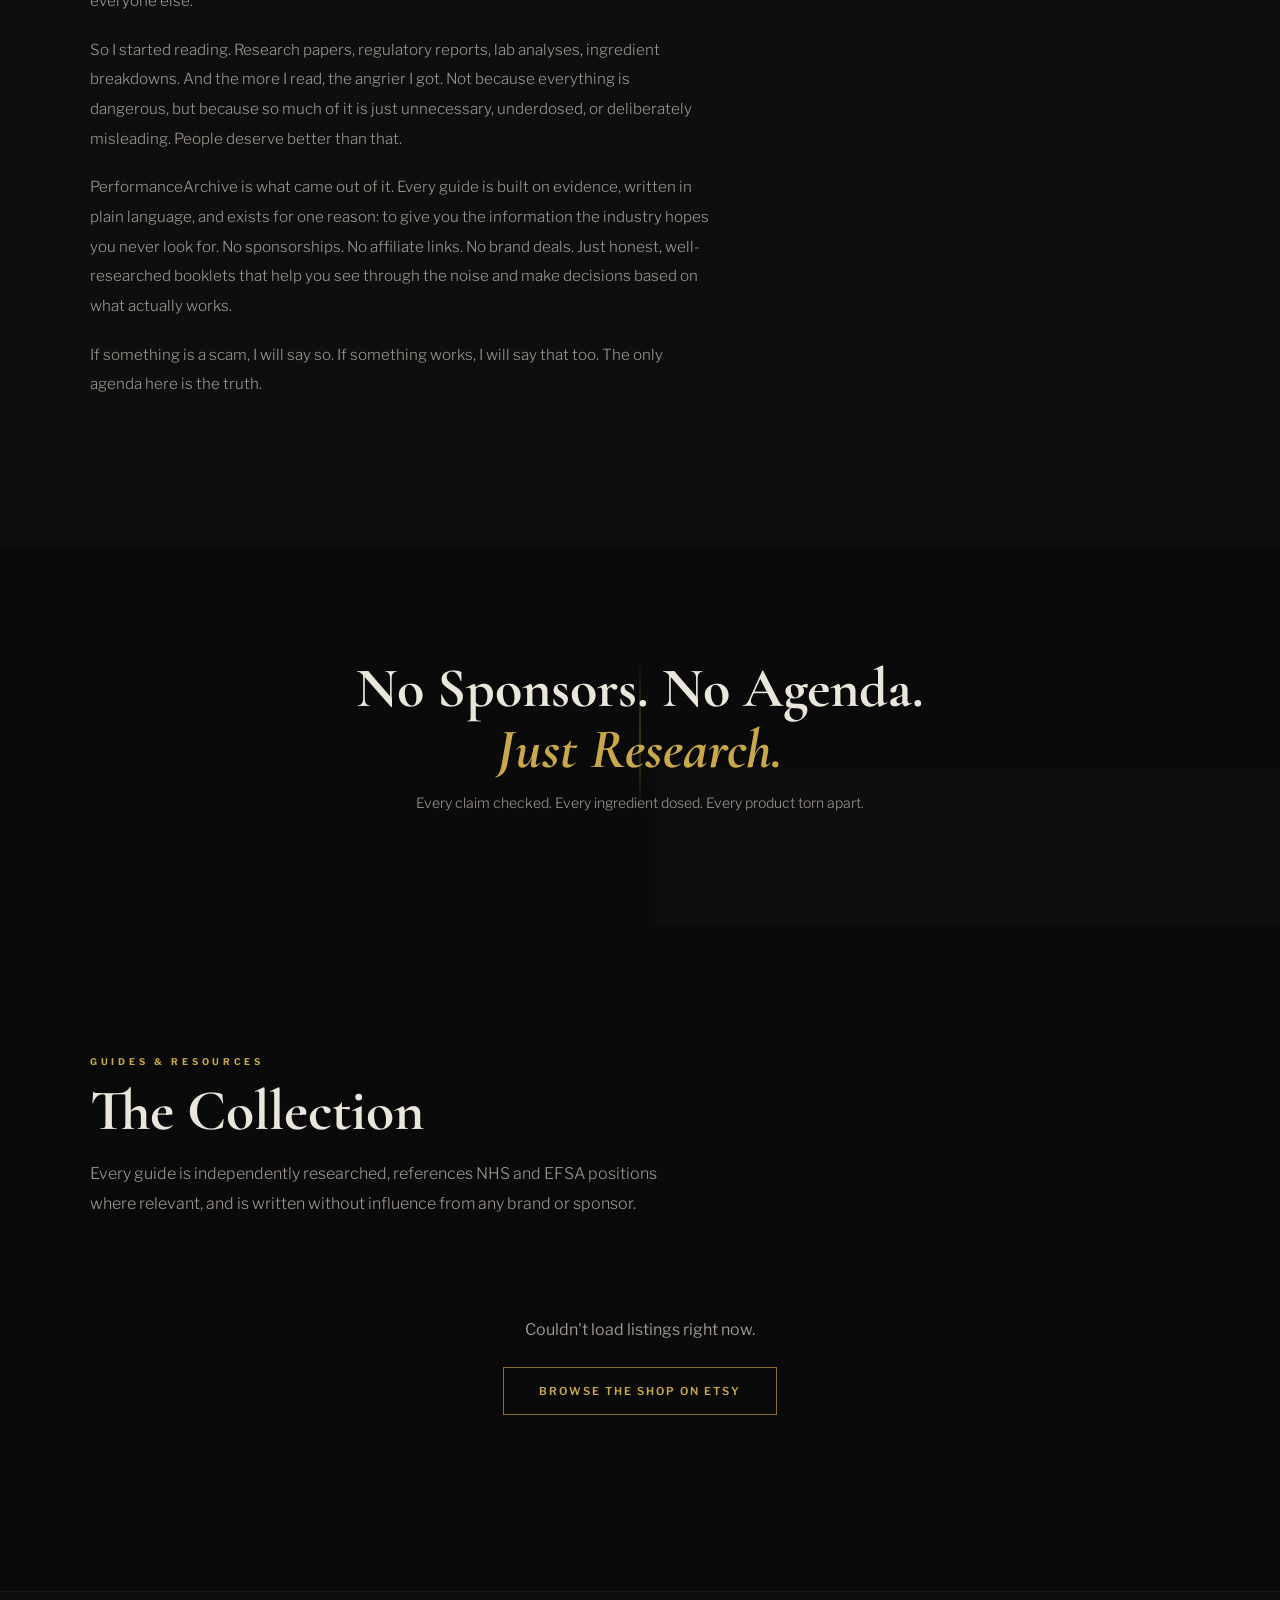
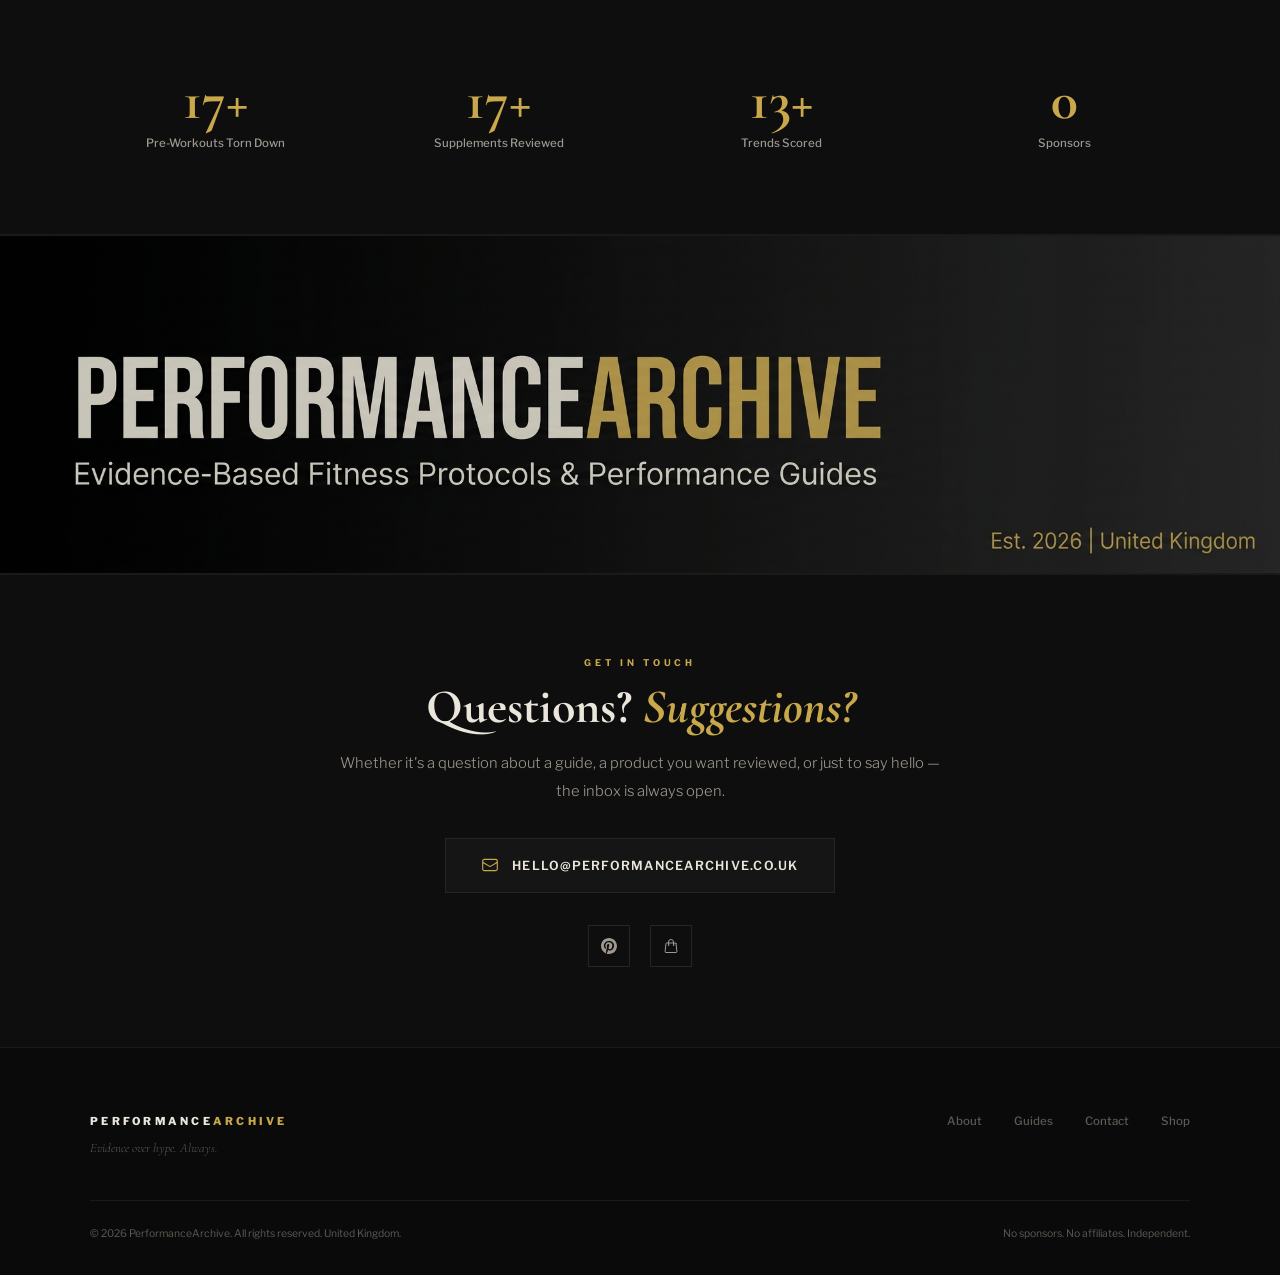
==== commit b25b6f36: "Update index.html" ====
--- a/index.html
+++ b/index.html
@@ -12,7 +12,7 @@
 <meta property="og:title" content="PerformanceArchive — Evidence Over Hype">
 <meta property="og:description" content="Independent, evidence-based guides on supplements, nutrition, fitness, and wellbeing. No sponsors. No agenda.">
 <meta property="og:url" content="https://performancearchive.co.uk">
-<meta property="og:image" content="https://performancearchive.co.uk/Banner.png">
+<meta property="og:image" content="https://performancearchive.co.uk/og-image.jpg">
 <meta property="og:site_name" content="PerformanceArchive">
 <meta property="og:locale" content="en_GB">
 
@@ -20,7 +20,7 @@
 <meta name="twitter:card" content="summary_large_image">
 <meta name="twitter:title" content="PerformanceArchive — Evidence Over Hype">
 <meta name="twitter:description" content="Independent, evidence-based guides on supplements, nutrition, fitness, and wellbeing. No sponsors. No agenda.">
-<meta name="twitter:image" content="https://performancearchive.co.uk/Banner.png">
+<meta name="twitter:image" content="https://performancearchive.co.uk/og-image.jpg">
 
 <!-- Favicons -->
 <link rel="icon" type="image/png" href="Logo.png">
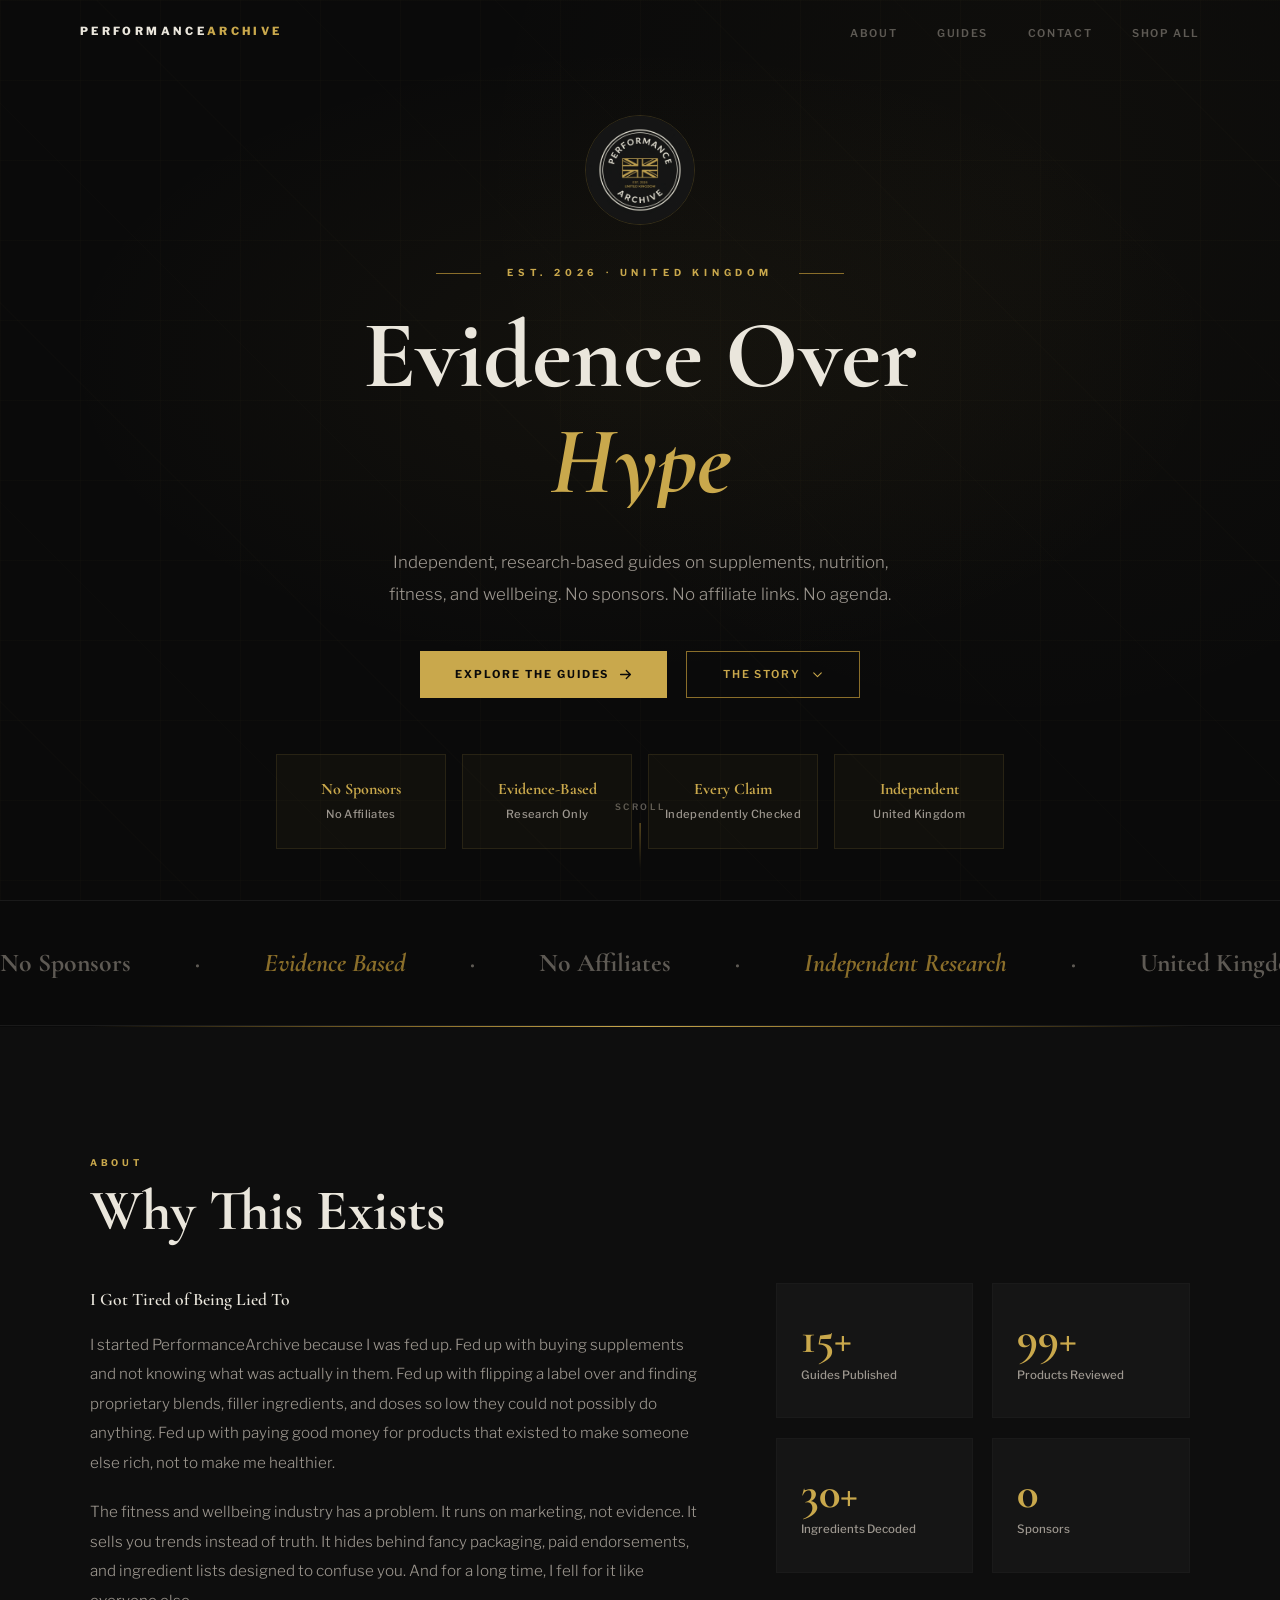
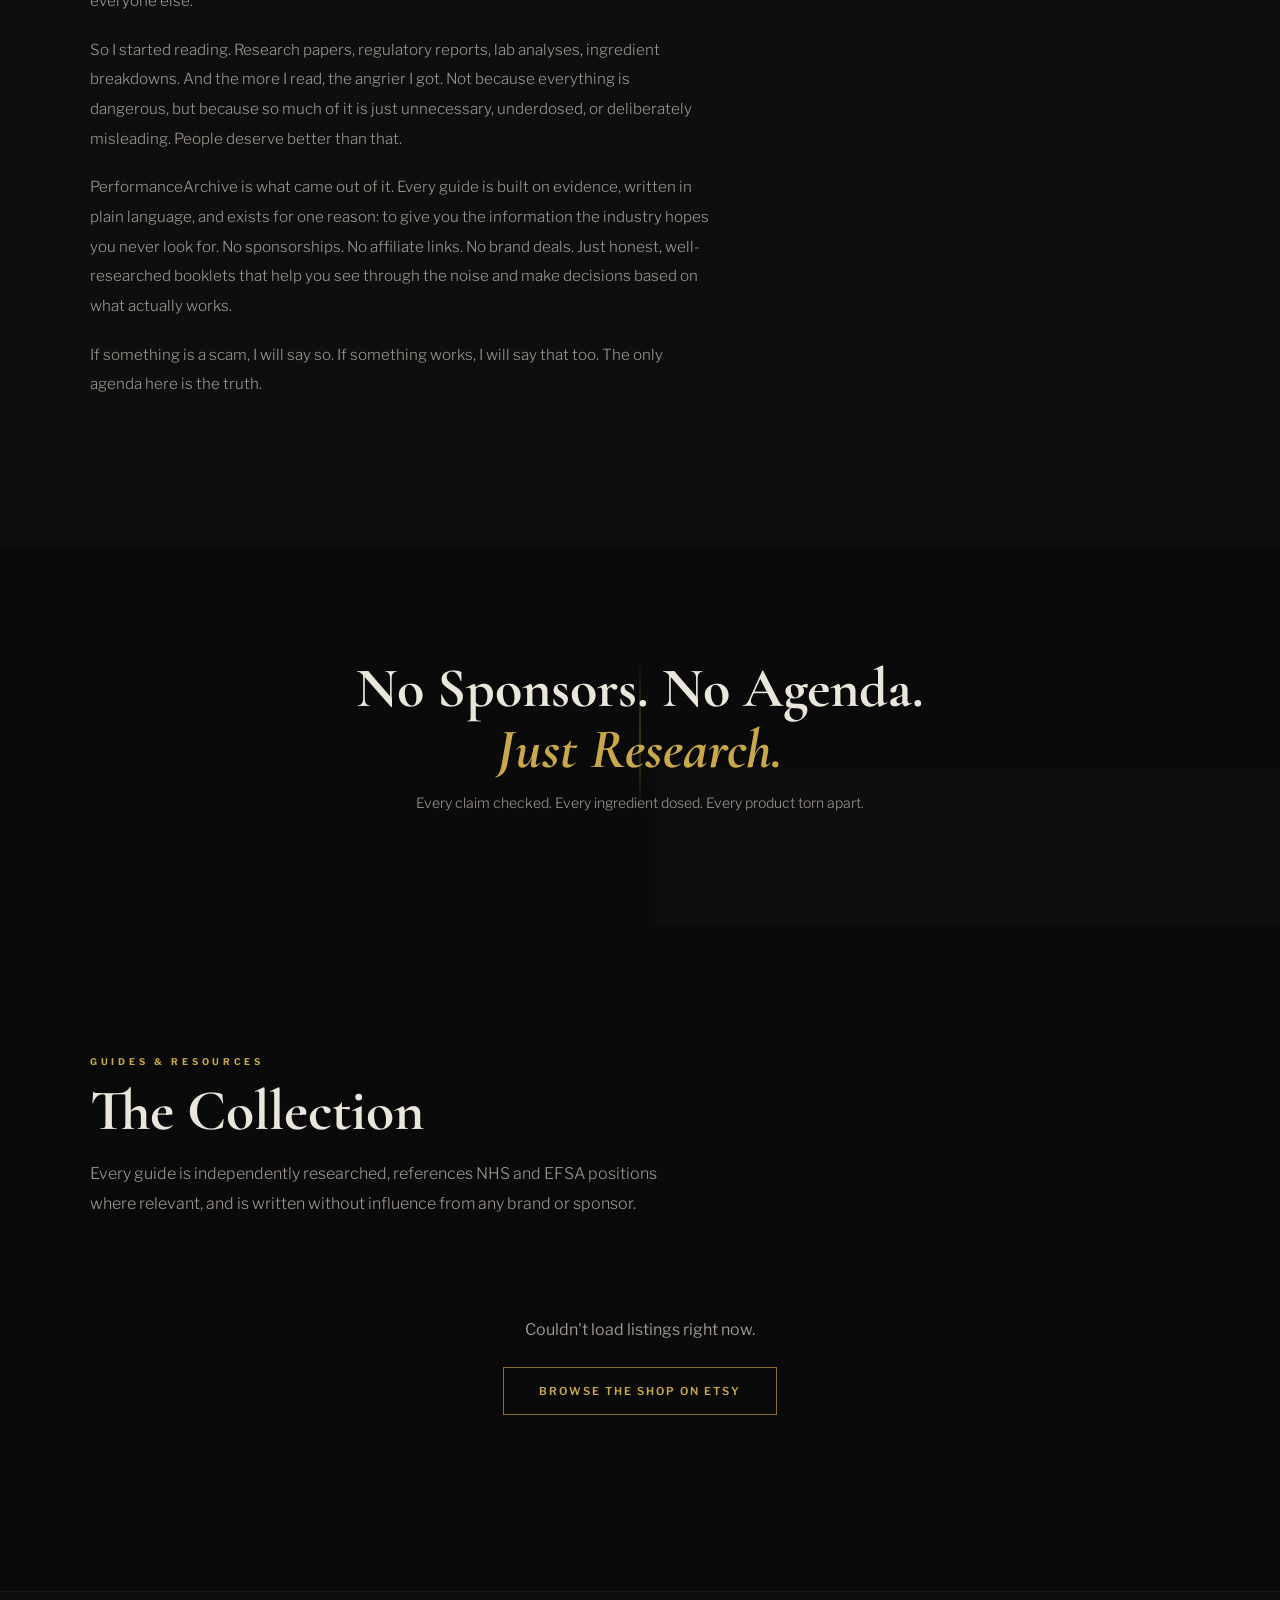
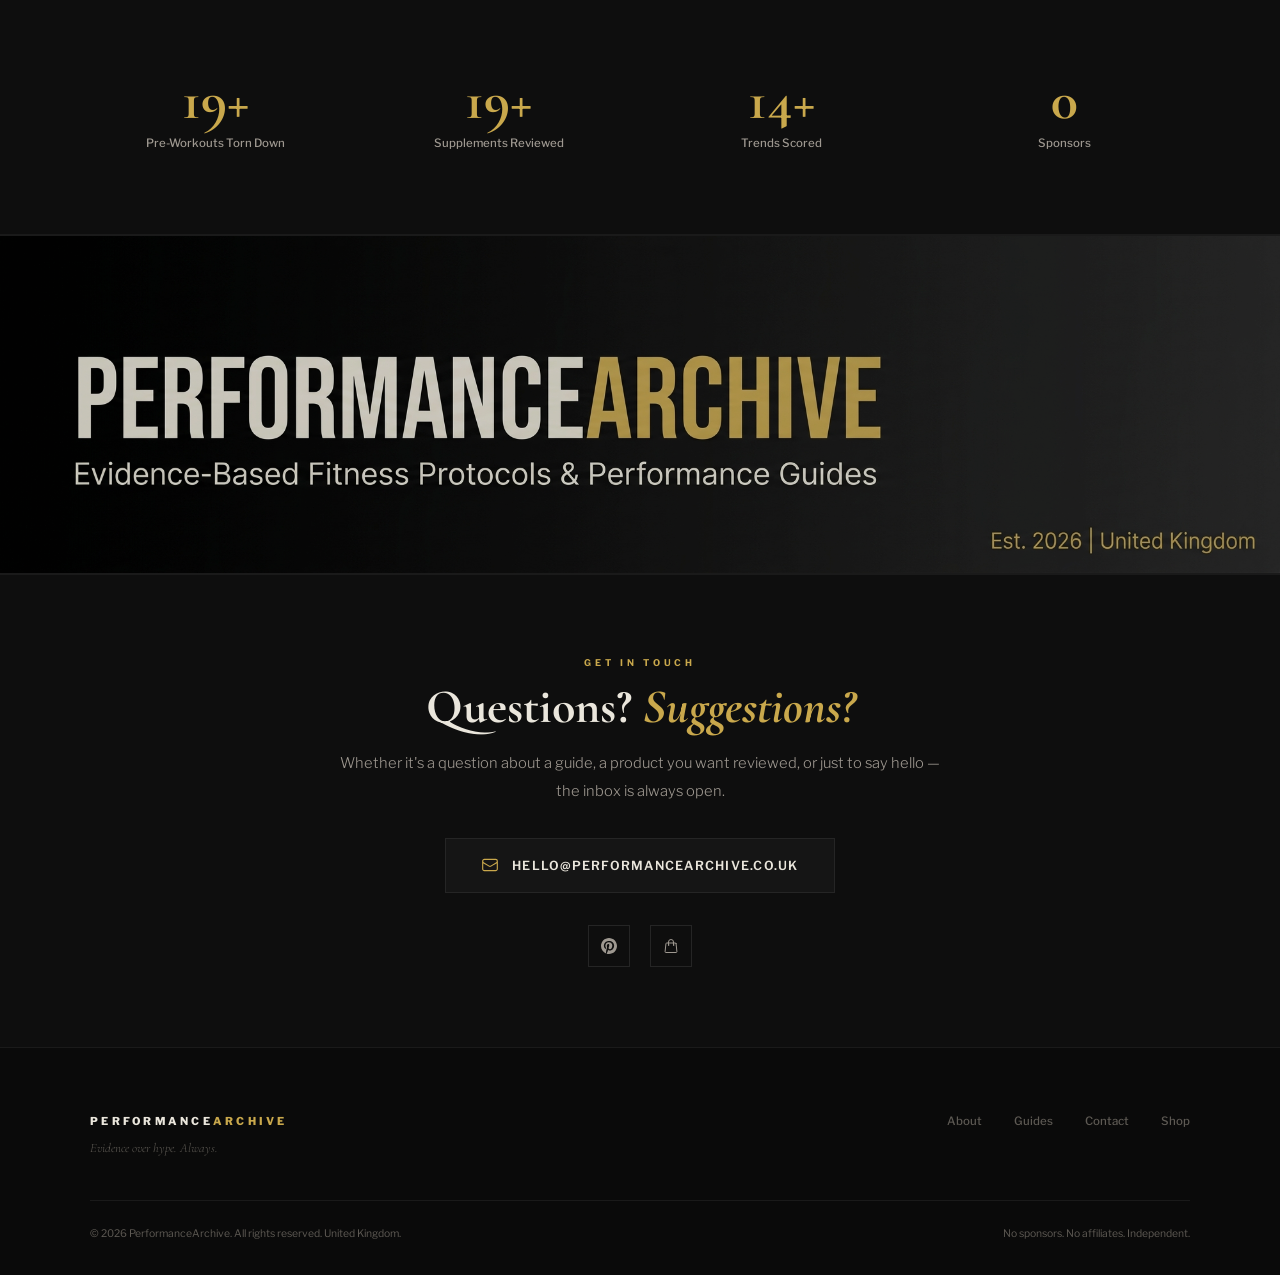
==== commit 1a1c81bd: "Update navigation menu to include 'Shop All' link Added a 'Shop All' link to the navigation menu." ====
--- a/index.html
+++ b/index.html
@@ -192,7 +192,7 @@
 </head>
 <body>
 
-<nav id="mainNav"><div class="ni"><a href="#" class="nl">Performance<span>Archive</span></a><button class="nm" aria-label="Menu" onclick="this.classList.toggle('active');document.querySelector('.nk').classList.toggle('open')"><span></span><span></span><span></span></button><ul class="nk"><li><a href="#about" onclick="document.querySelector('.nm').classList.remove('active');this.closest('.nk').classList.remove('open')">About</a></li><li><a href="#guides" onclick="document.querySelector('.nm').classList.remove('active');this.closest('.nk').classList.remove('open')">Guides</a></li><li><a href="#contact" onclick="document.querySelector('.nm').classList.remove('active');this.closest('.nk').classList.remove('open')">Contact</a></li></ul></div></nav>
+<nav id="mainNav"><div class="ni"><a href="#" class="nl">Performance<span>Archive</span></a><button class="nm" aria-label="Menu" onclick="this.classList.toggle('active');document.querySelector('.nk').classList.toggle('open')"><span></span><span></span><span></span></button><ul class="nk"><li><a href="#about" onclick="document.querySelector('.nm').classList.remove('active');this.closest('.nk').classList.remove('open')">About</a></li><li><a href="#guides" onclick="document.querySelector('.nm').classList.remove('active');this.closest('.nk').classList.remove('open')">Guides</a></li><li><a href="#contact" onclick="document.querySelector('.nm').classList.remove('active');this.closest('.nk').classList.remove('open')">Contact</a></li><li><a href="https://www.etsy.com/shop/PerformanceArchive">Shop All</a></li></ul></div></nav>
 
 <!-- HERO -->
 <section class="hero" id="hero">
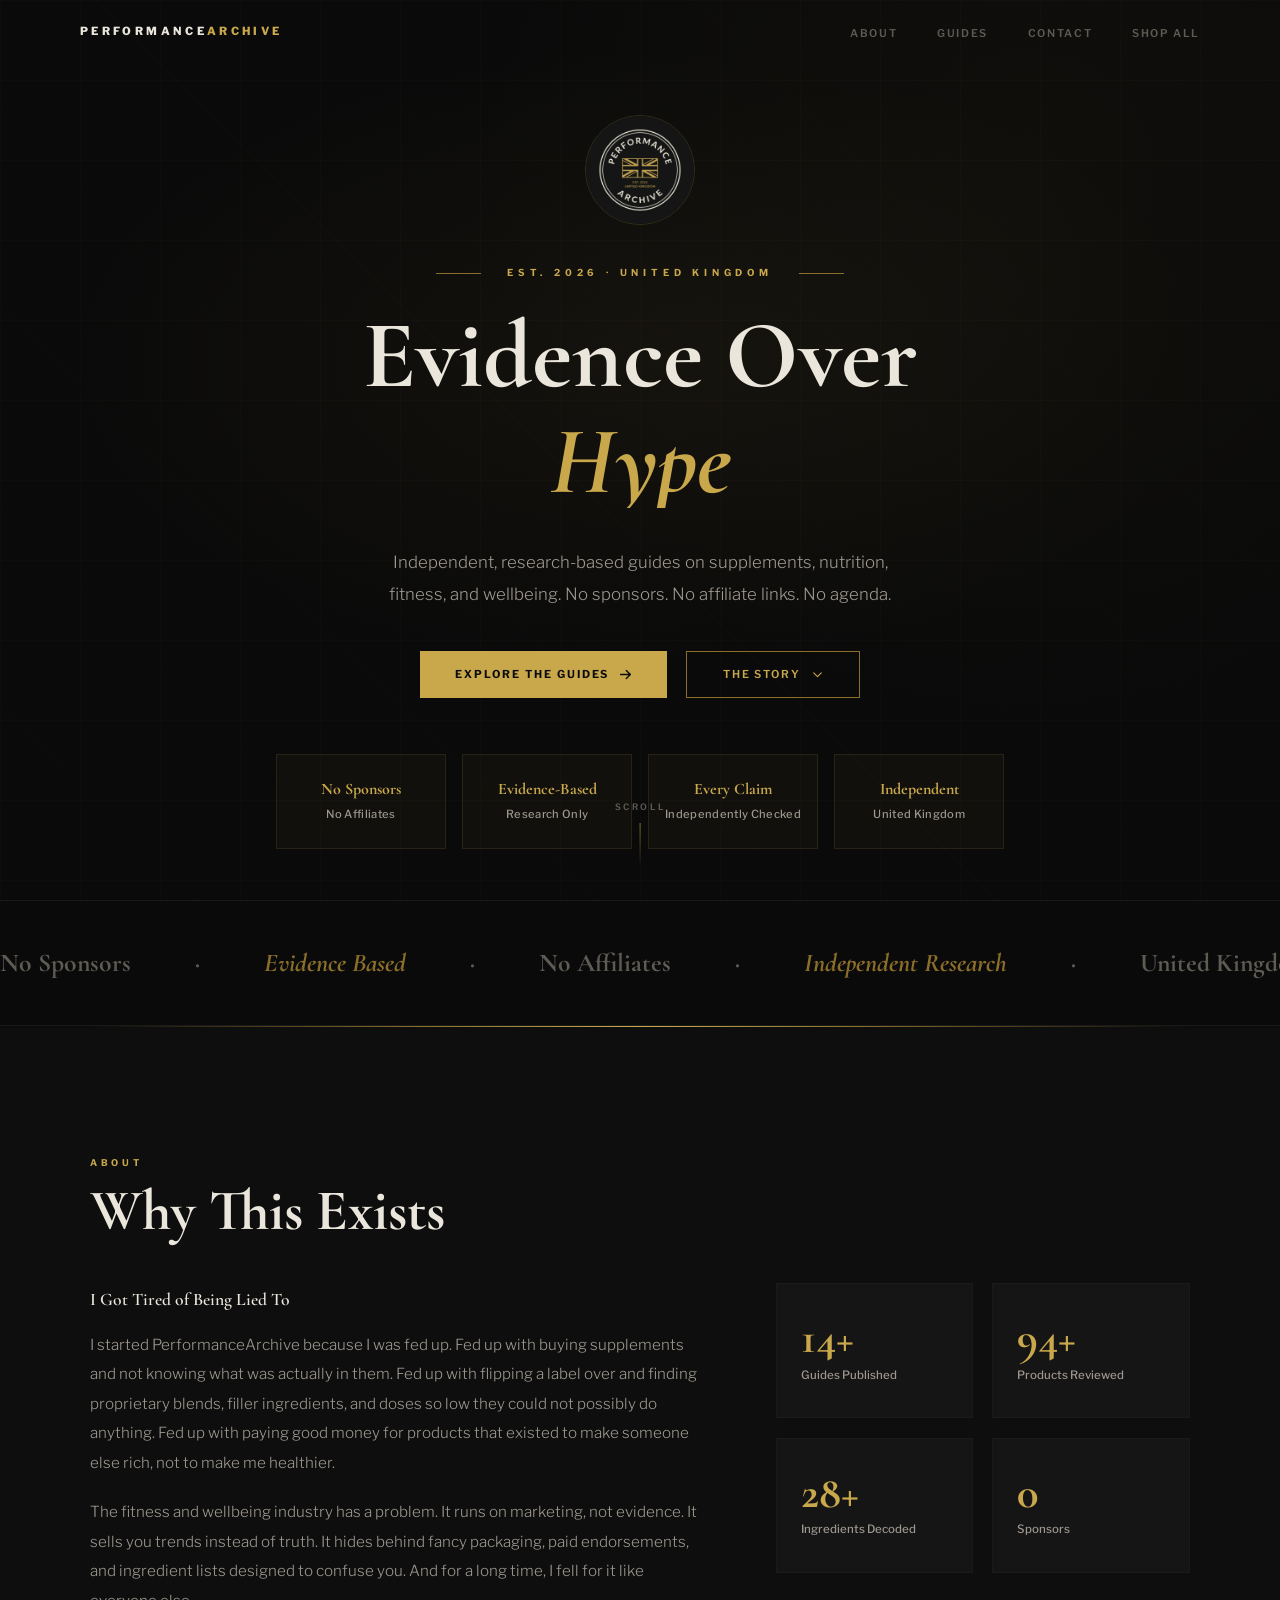
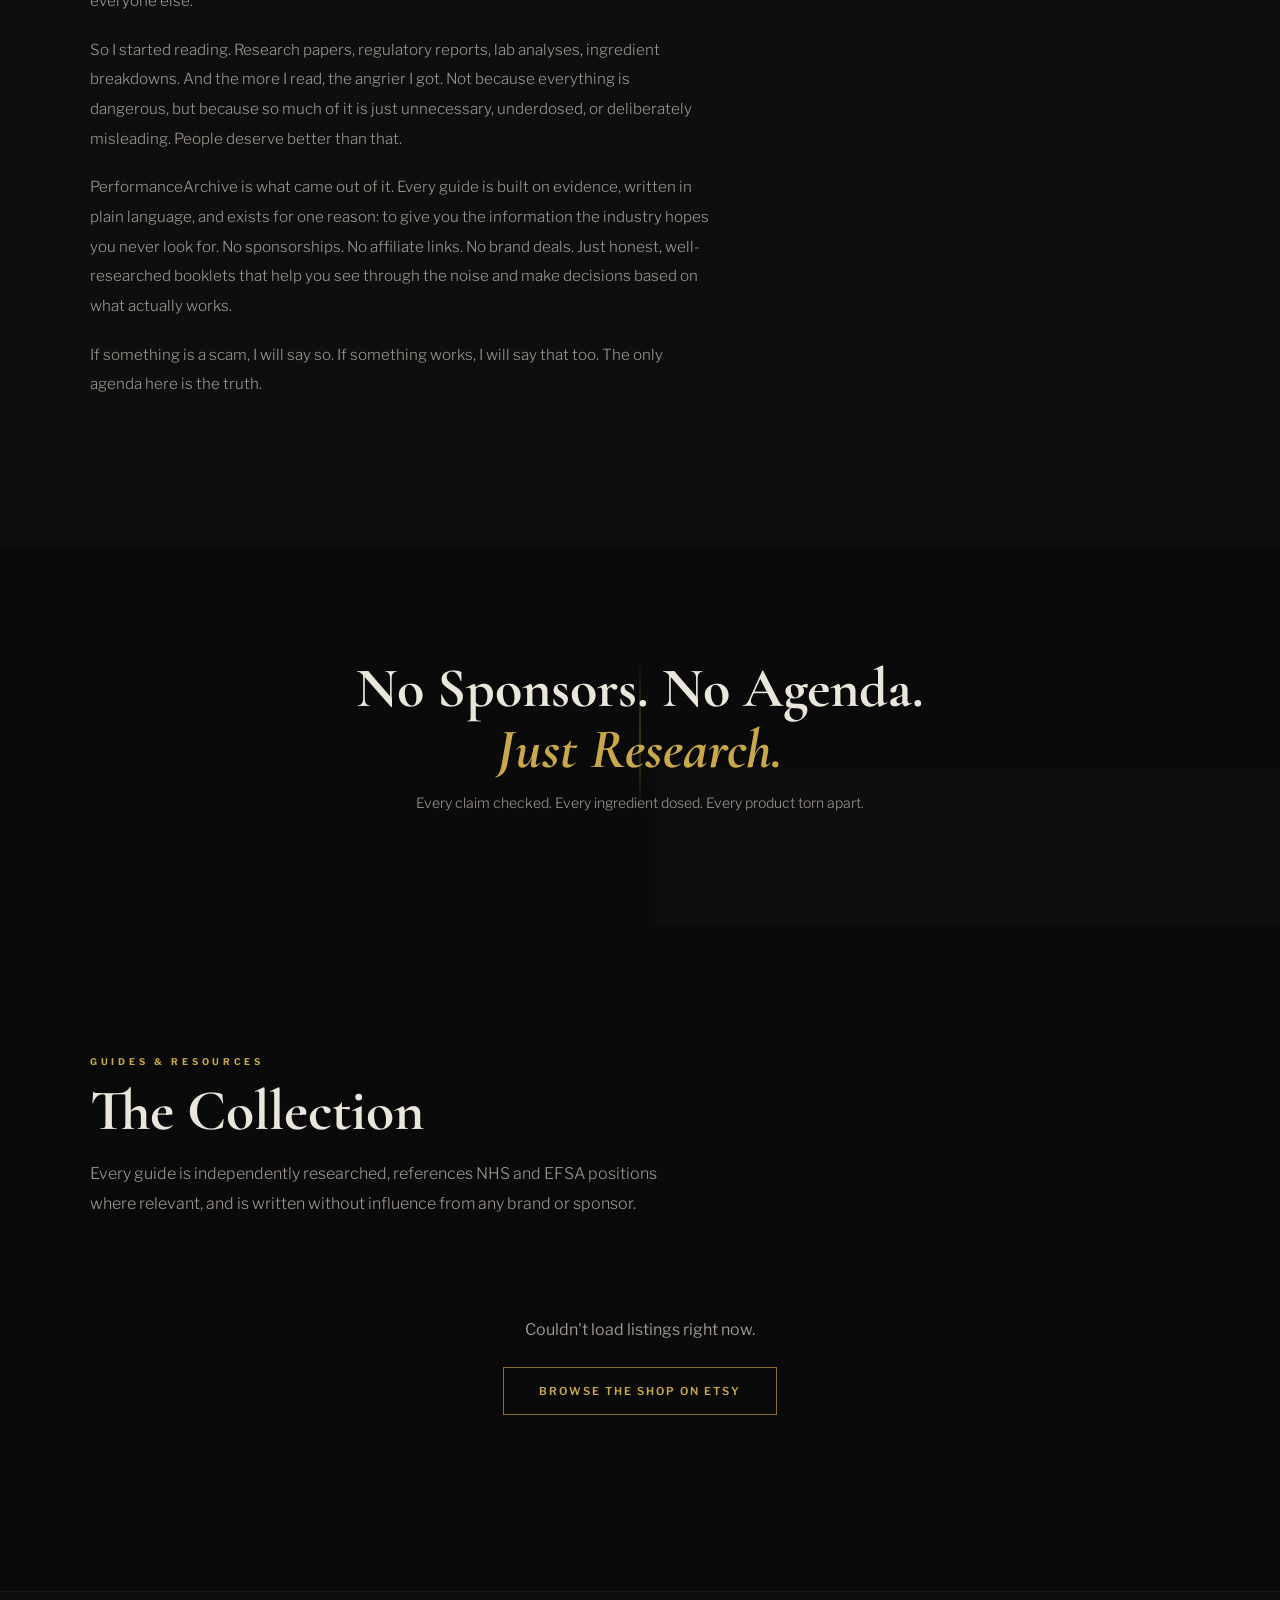
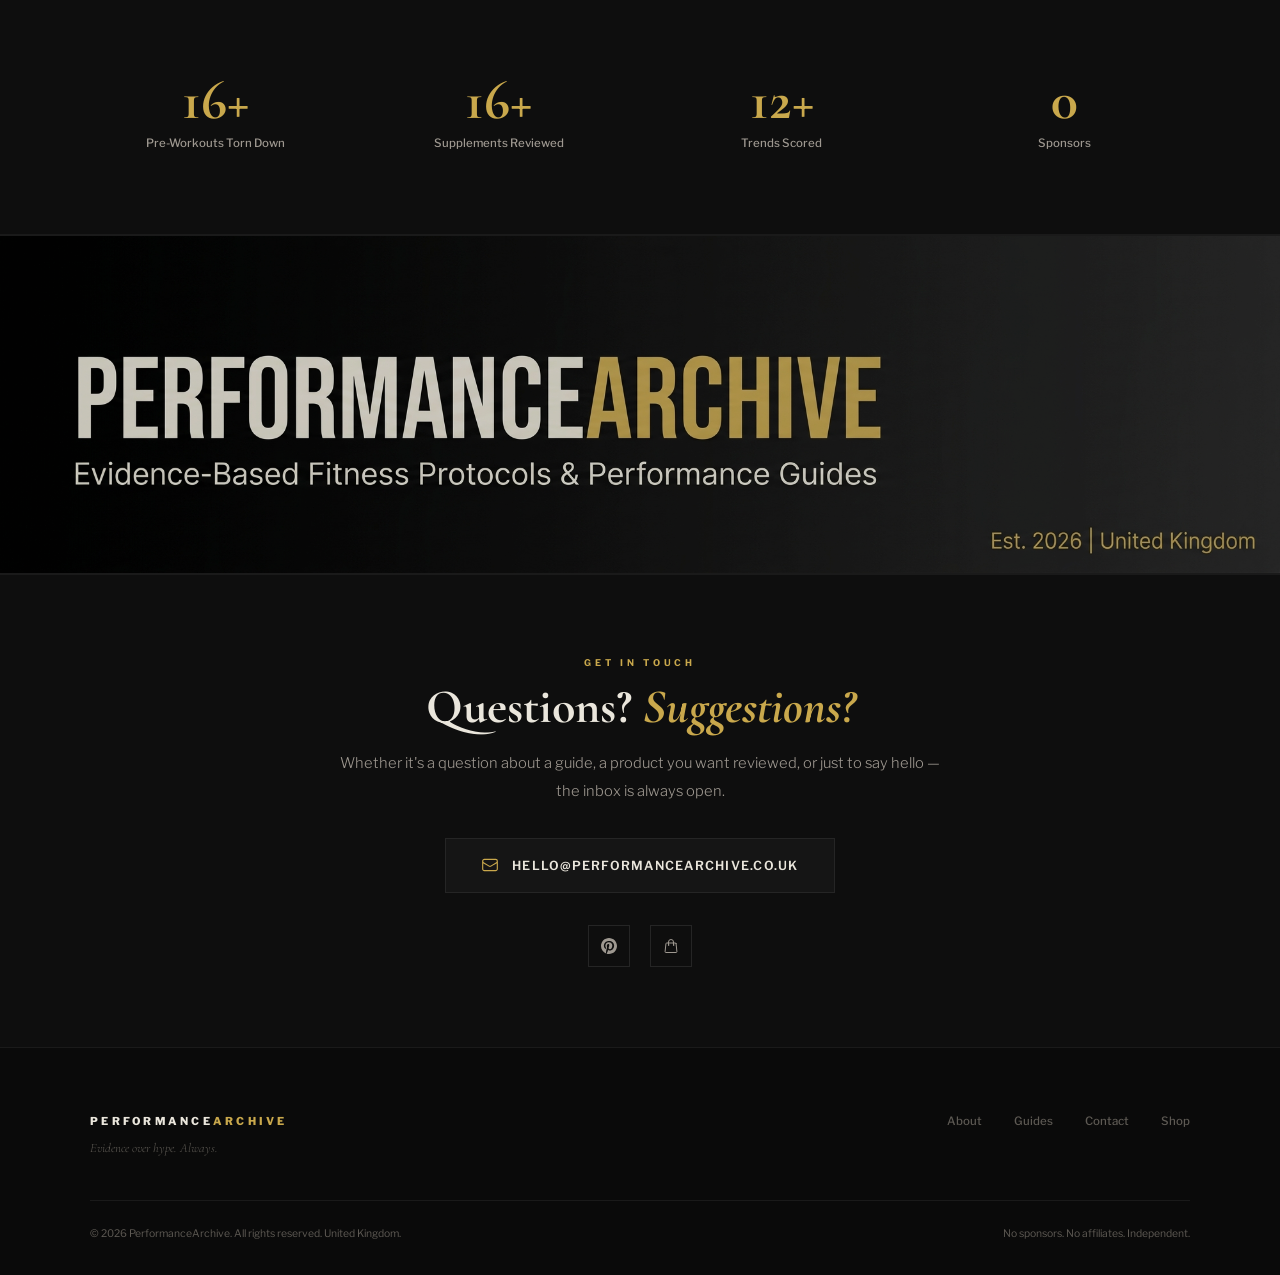
==== commit d4bbbf86: "Update index.html" ====
--- a/index.html
+++ b/index.html
@@ -399,5 +399,6 @@
 });
 })();
 </script>
+  <!-- Cloudflare Web Analytics --><script defer src='https://static.cloudflareinsights.com/beacon.min.js' data-cf-beacon='{"token": "d78de7a8f0994cada374164726ee4b12"}'></script><!-- End Cloudflare Web Analytics -->
 </body>
 </html>
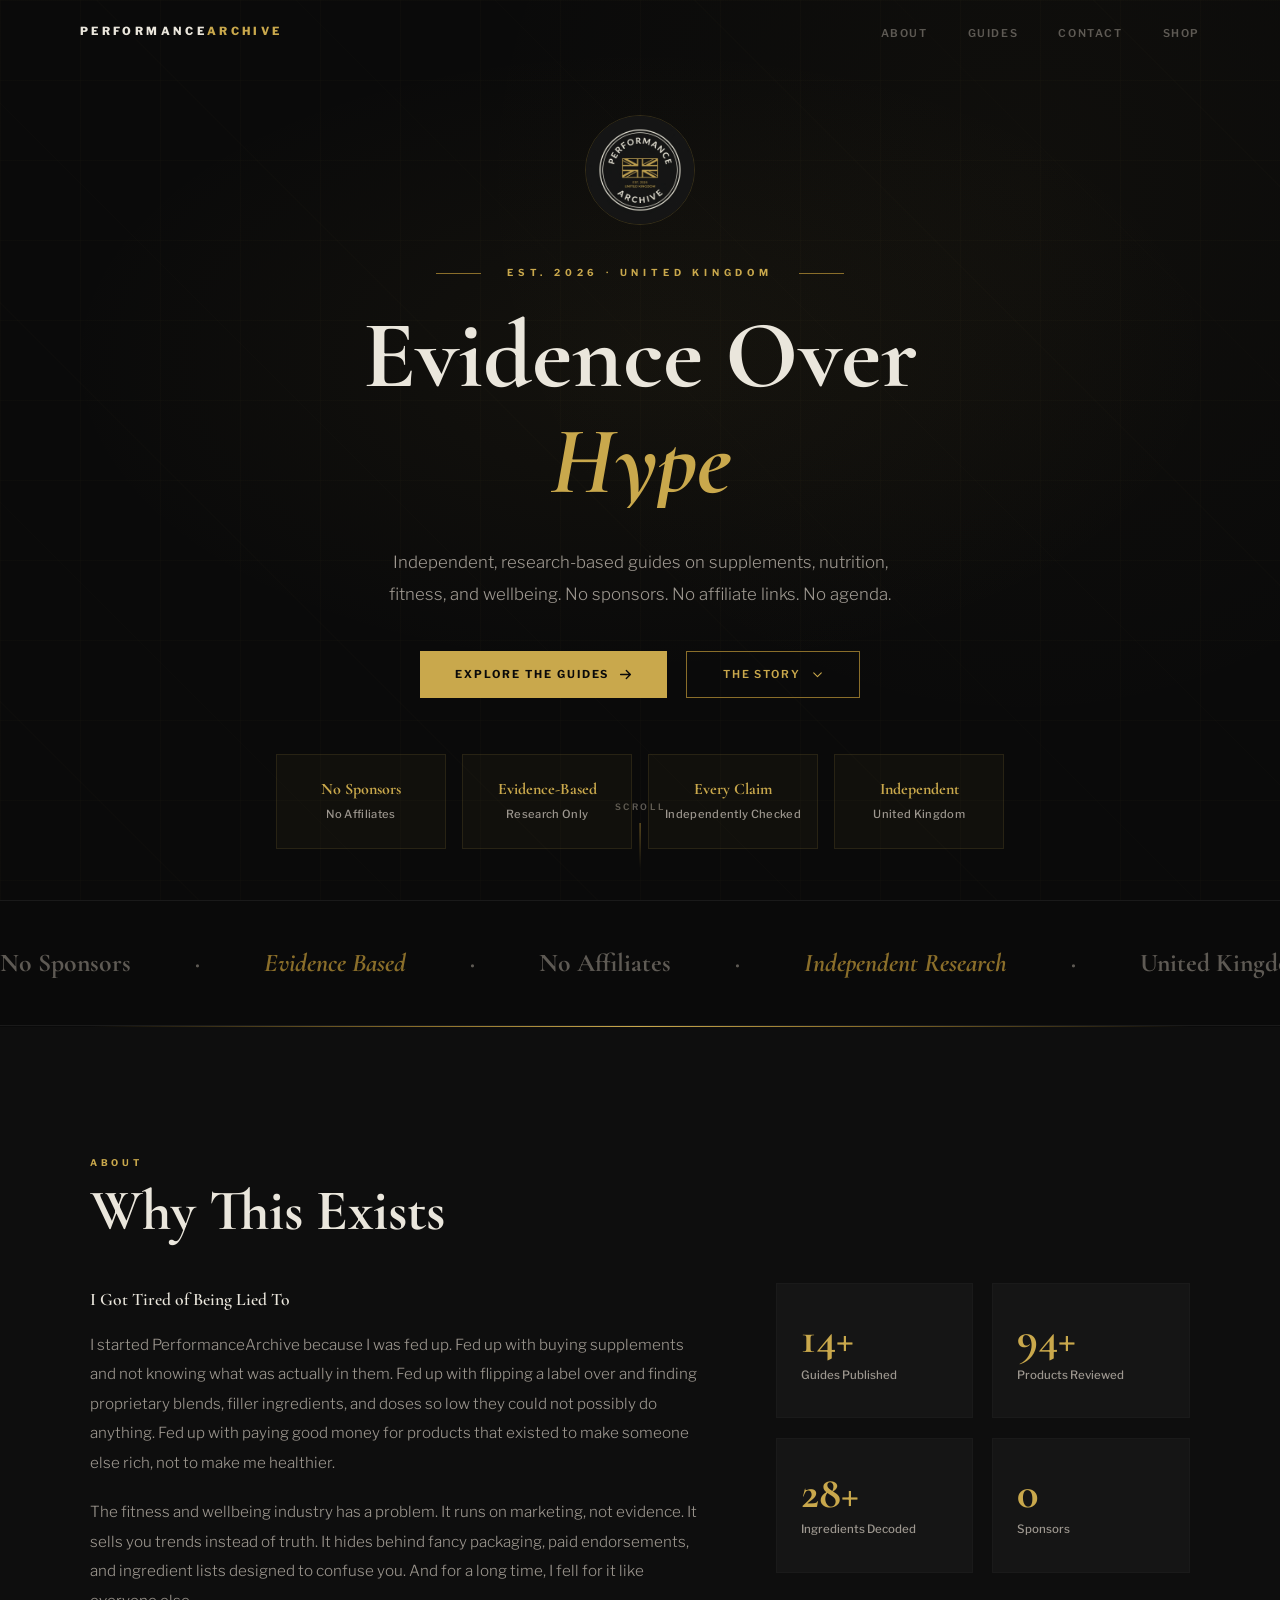
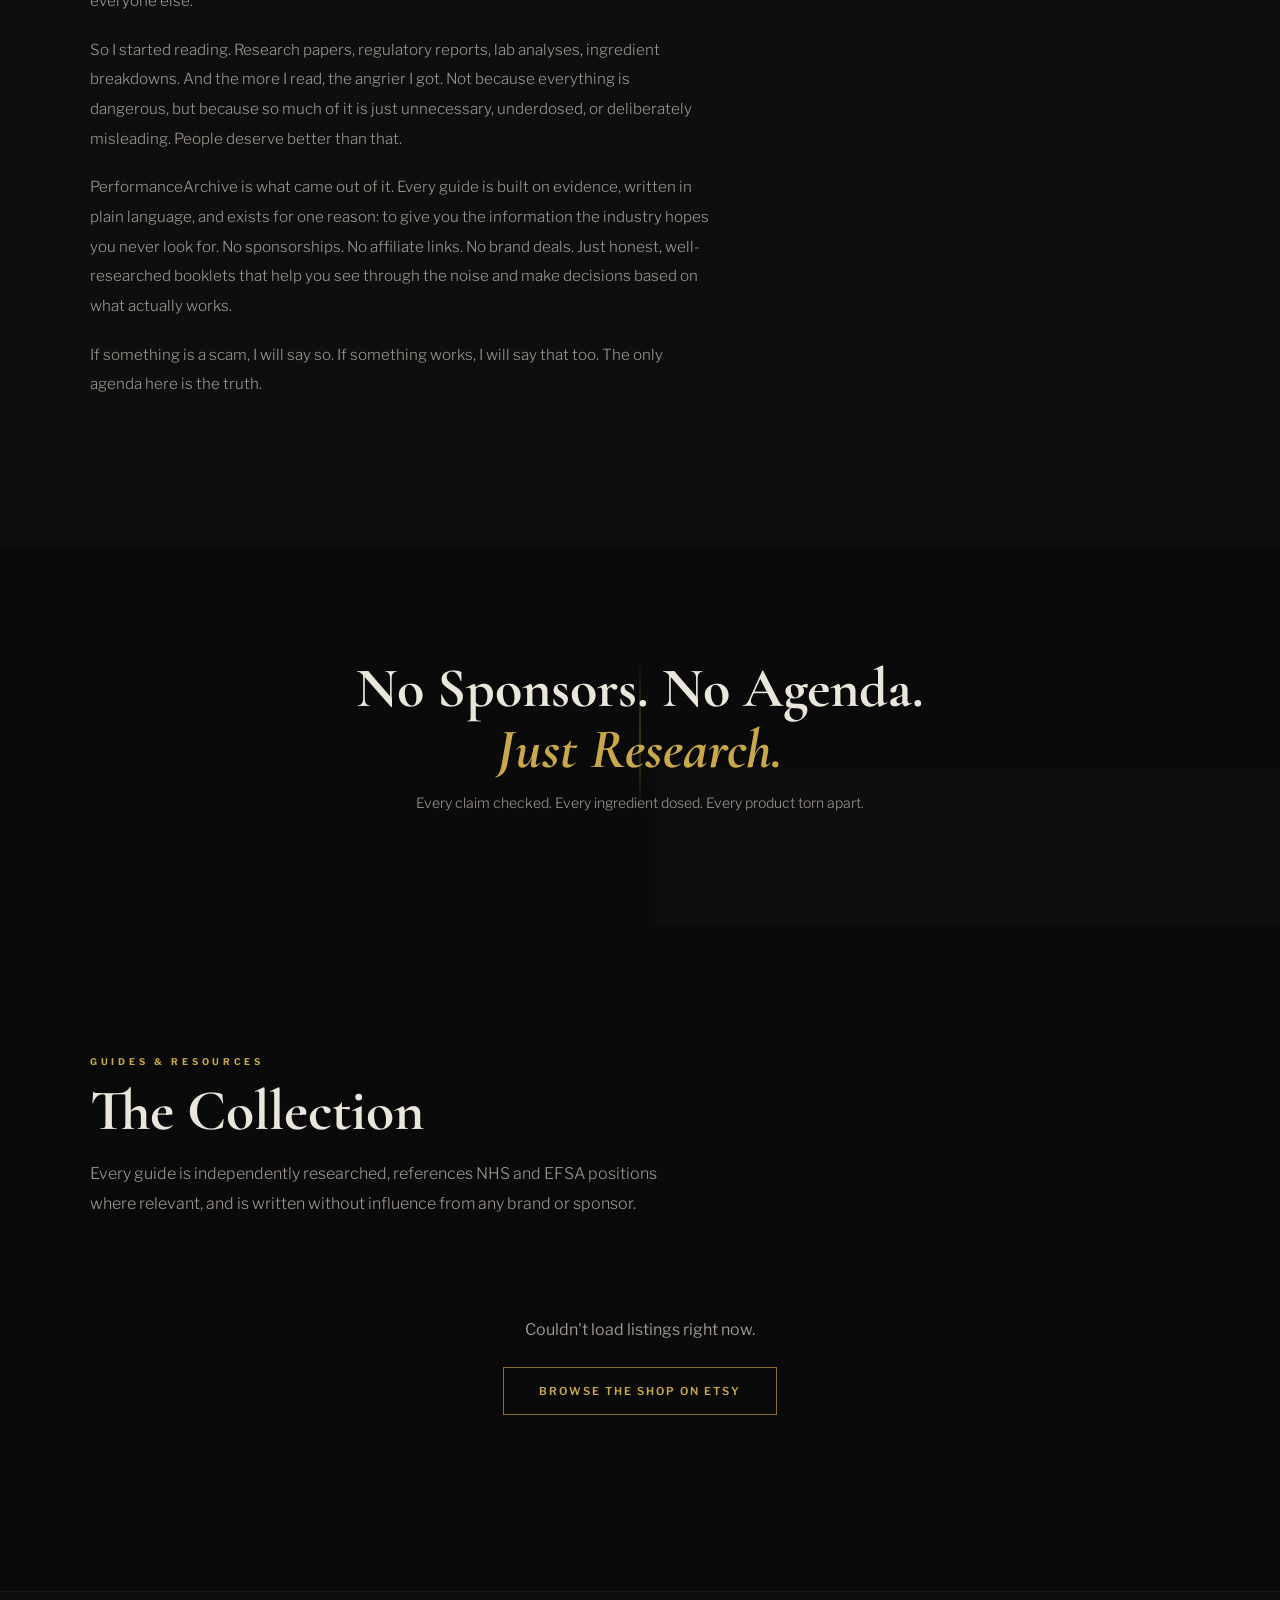
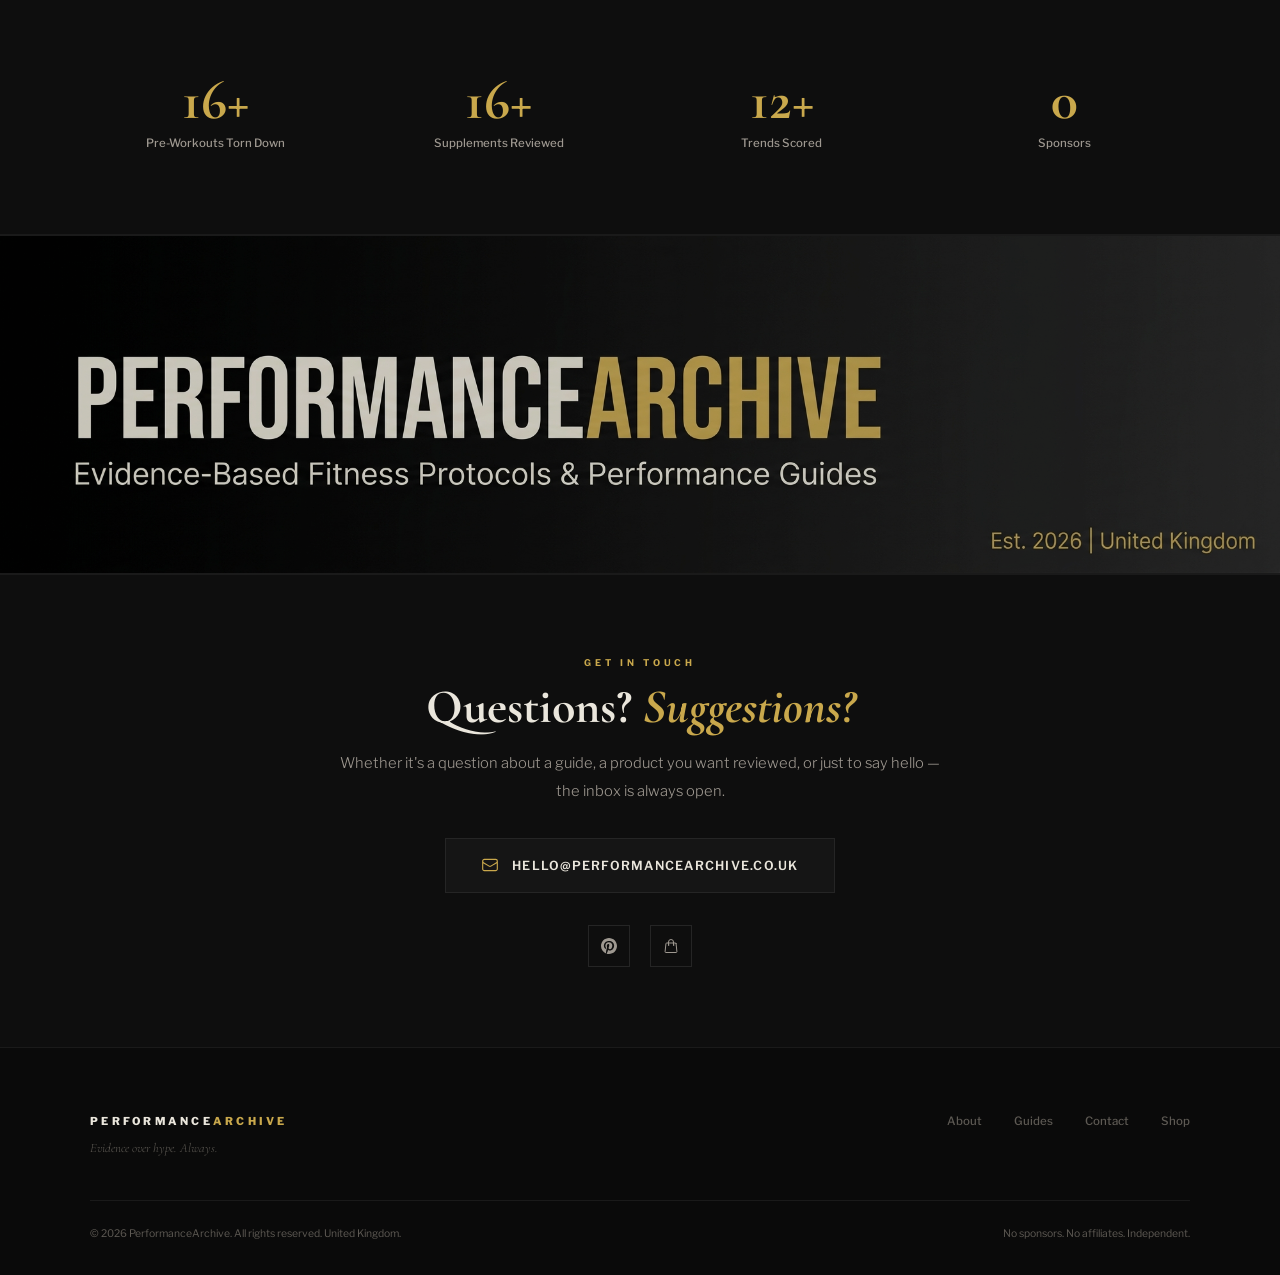
==== commit b6532002: "Update index.html" ====
--- a/index.html
+++ b/index.html
@@ -192,7 +192,7 @@
 </head>
 <body>
 
-<nav id="mainNav"><div class="ni"><a href="#" class="nl">Performance<span>Archive</span></a><button class="nm" aria-label="Menu" onclick="this.classList.toggle('active');document.querySelector('.nk').classList.toggle('open')"><span></span><span></span><span></span></button><ul class="nk"><li><a href="#about" onclick="document.querySelector('.nm').classList.remove('active');this.closest('.nk').classList.remove('open')">About</a></li><li><a href="#guides" onclick="document.querySelector('.nm').classList.remove('active');this.closest('.nk').classList.remove('open')">Guides</a></li><li><a href="#contact" onclick="document.querySelector('.nm').classList.remove('active');this.closest('.nk').classList.remove('open')">Contact</a></li><li><a href="https://www.etsy.com/shop/PerformanceArchive">Shop All</a></li></ul></div></nav>
+<nav id="mainNav"><div class="ni"><a href="#" class="nl">Performance<span>Archive</span></a><button class="nm" aria-label="Menu" onclick="this.classList.toggle('active');document.querySelector('.nk').classList.toggle('open')"><span></span><span></span><span></span></button><ul class="nk"><li><a href="#about" onclick="document.querySelector('.nm').classList.remove('active');this.closest('.nk').classList.remove('open')">About</a></li><li><a href="#guides" onclick="document.querySelector('.nm').classList.remove('active');this.closest('.nk').classList.remove('open')">Guides</a></li><li><a href="#contact" onclick="document.querySelector('.nm').classList.remove('active');this.closest('.nk').classList.remove('open')">Contact</a></li><li><a href="https://www.etsy.com/shop/PerformanceArchive">Shop</a></li></ul></div></nav>
 
 <!-- HERO -->
 <section class="hero" id="hero">
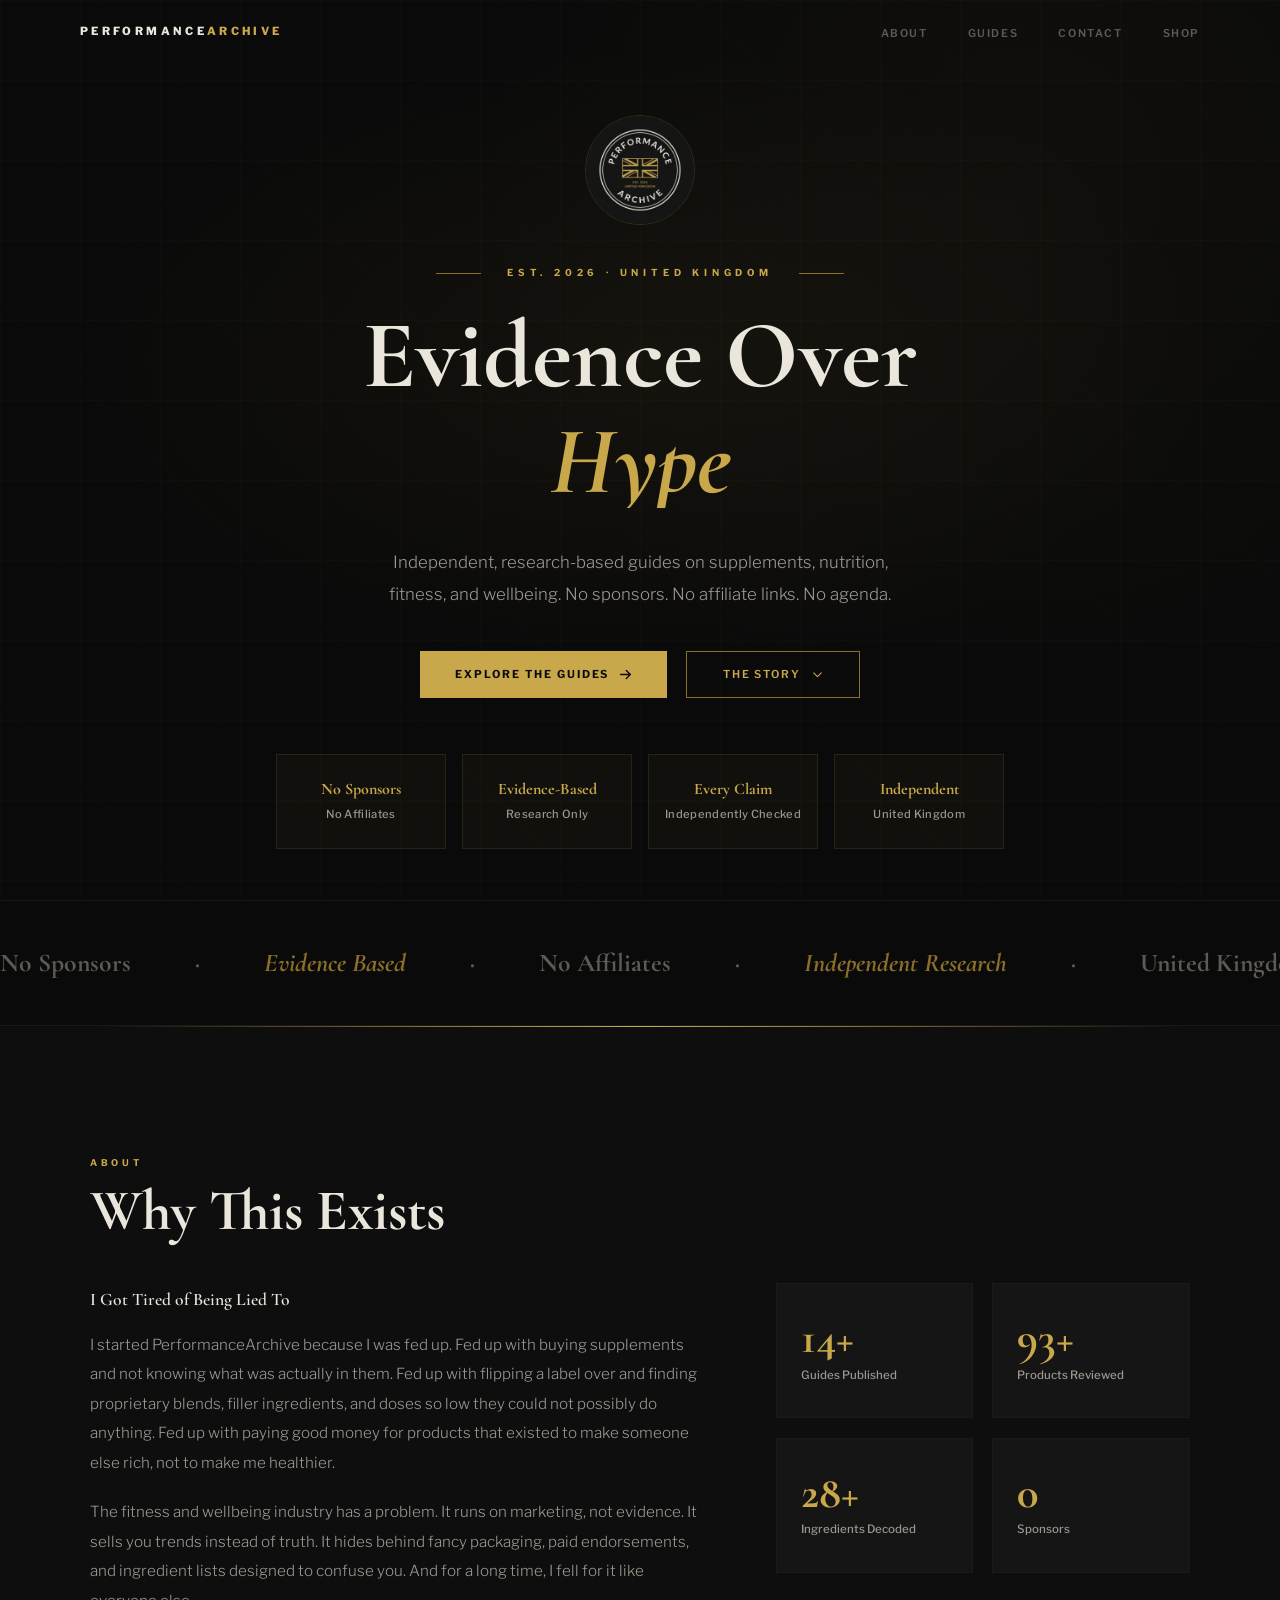
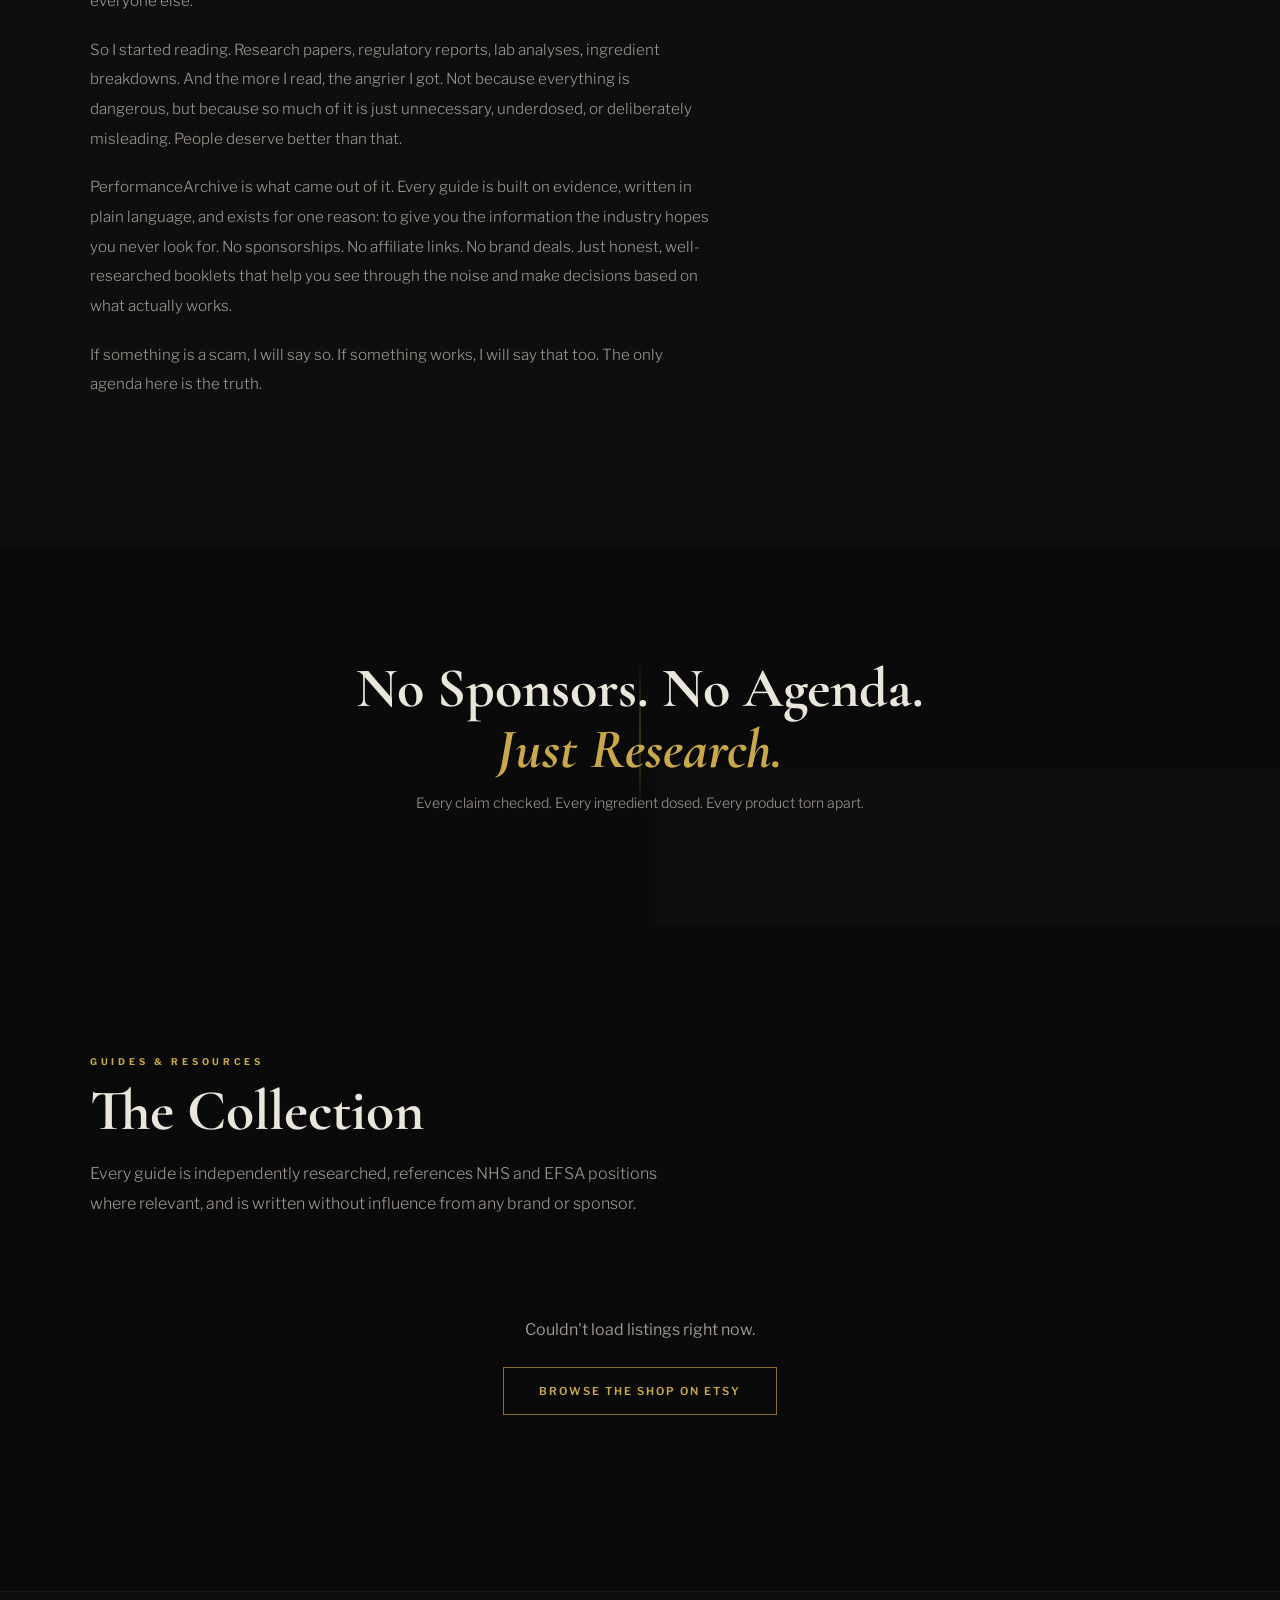
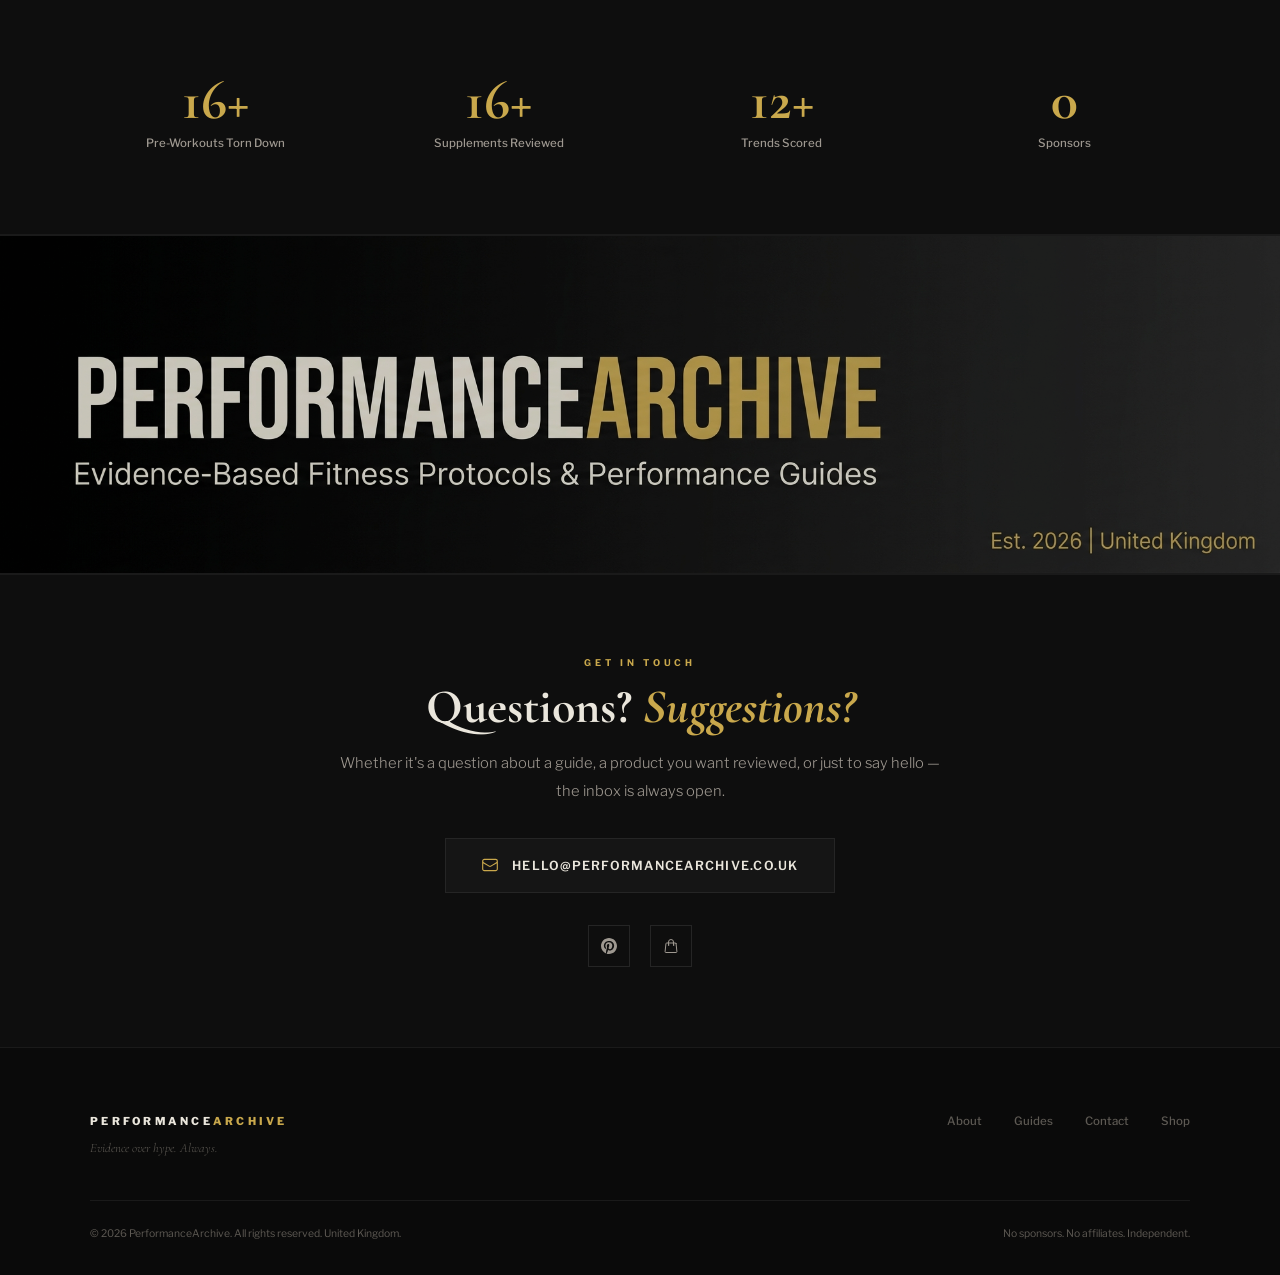
==== commit 226a8e55: "Update index.html" ====
--- a/index.html
+++ b/index.html
@@ -192,7 +192,7 @@
 </head>
 <body>
 
-<nav id="mainNav"><div class="ni"><a href="#" class="nl">Performance<span>Archive</span></a><button class="nm" aria-label="Menu" onclick="this.classList.toggle('active');document.querySelector('.nk').classList.toggle('open')"><span></span><span></span><span></span></button><ul class="nk"><li><a href="#about" onclick="document.querySelector('.nm').classList.remove('active');this.closest('.nk').classList.remove('open')">About</a></li><li><a href="#guides" onclick="document.querySelector('.nm').classList.remove('active');this.closest('.nk').classList.remove('open')">Guides</a></li><li><a href="#contact" onclick="document.querySelector('.nm').classList.remove('active');this.closest('.nk').classList.remove('open')">Contact</a></li><li><a href="https://www.etsy.com/shop/PerformanceArchive">Shop</a></li></ul></div></nav>
+<nav id="mainNav"><div class="ni"><a href="#" class="nl">Performance<span>Archive</span></a><button class="nm" aria-label="Menu" onclick="this.classList.toggle('active');document.querySelector('.nk').classList.toggle('open')"><span></span><span></span><span></span></button><ul class="nk"><li><a href="#about" onclick="document.querySelector('.nm').classList.remove('active');this.closest('.nk').classList.remove('open')">About</a></li><li><a href="#guides" onclick="document.querySelector('.nm').classList.remove('active');this.closest('.nk').classList.remove('open')">Guides</a></li><li><a href="#contact" onclick="document.querySelector('.nm').classList.remove('active');this.closest('.nk').classList.remove('open')">Contact</a></li><li><a href="https://www.etsy.com/shop/PerformanceArchive" target="_blank" rel="noopener">Shop</a></li></ul></div></nav>
 
 <!-- HERO -->
 <section class="hero" id="hero">
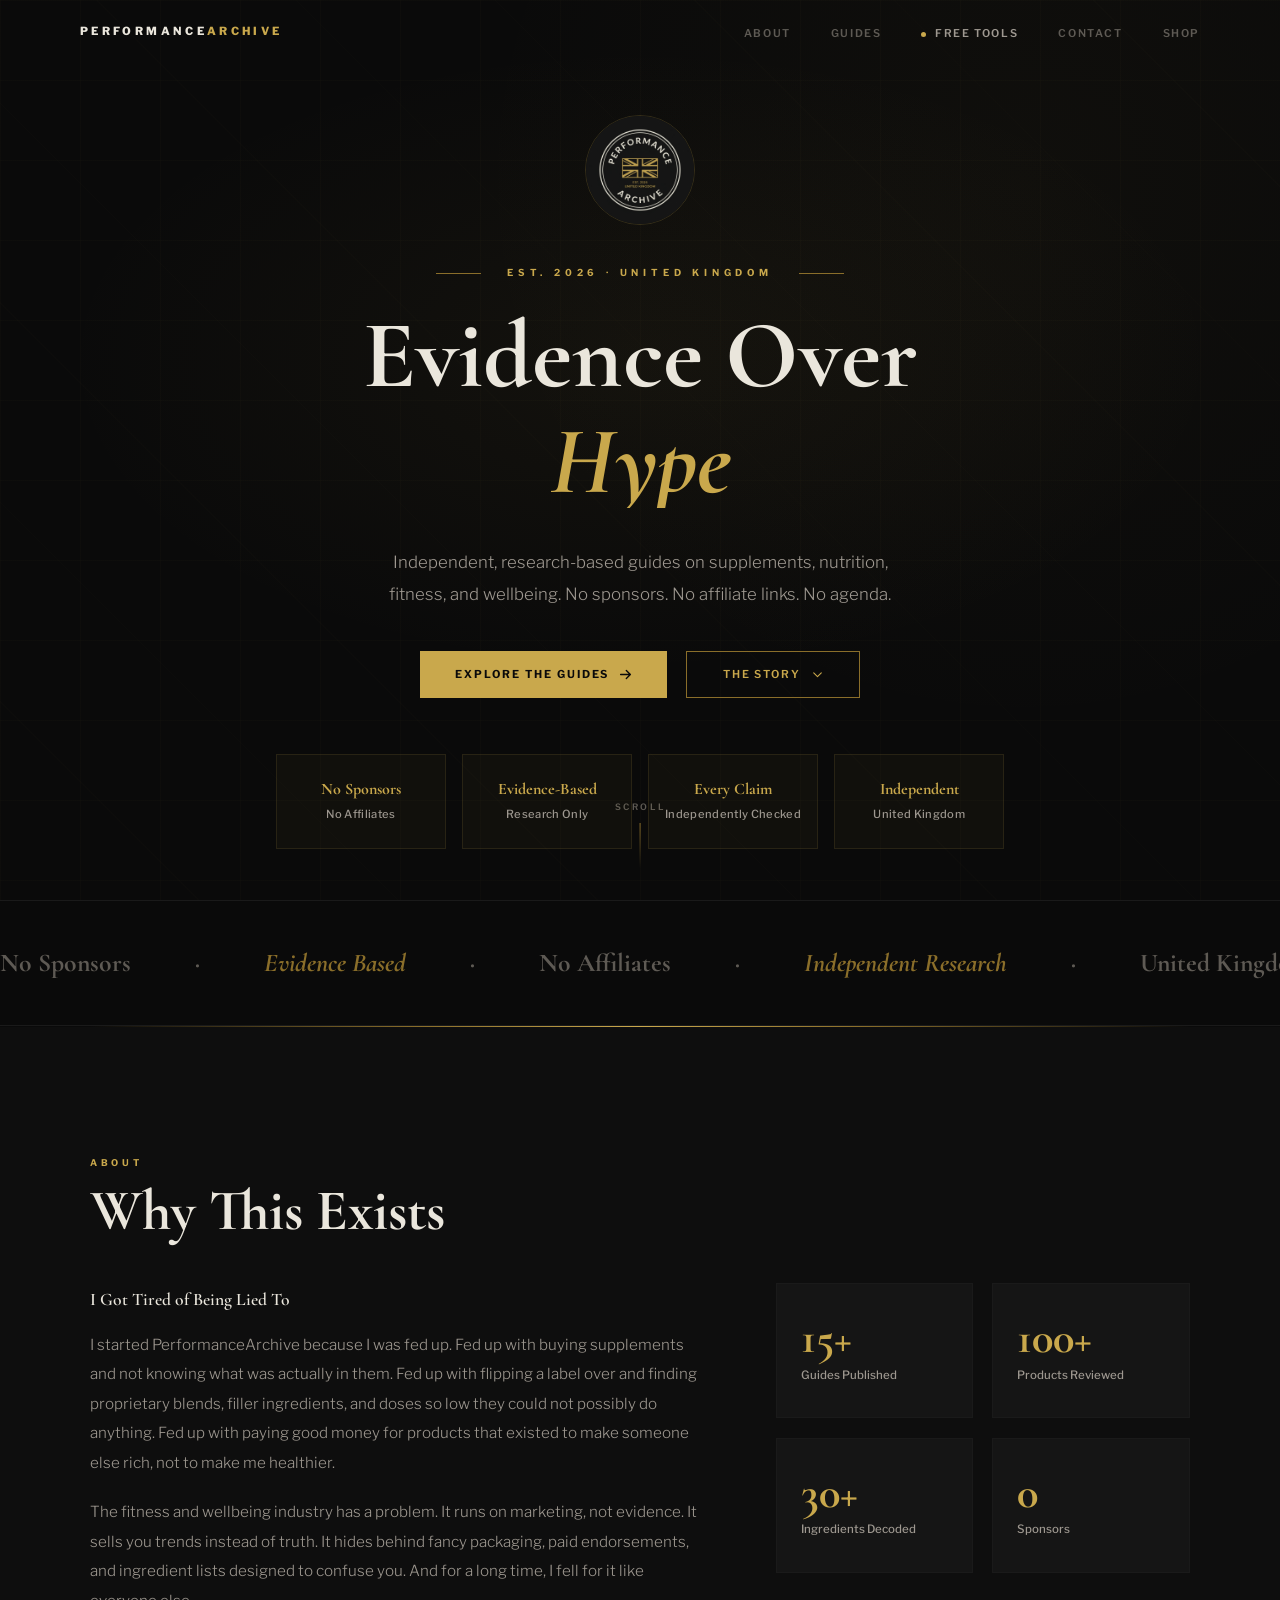
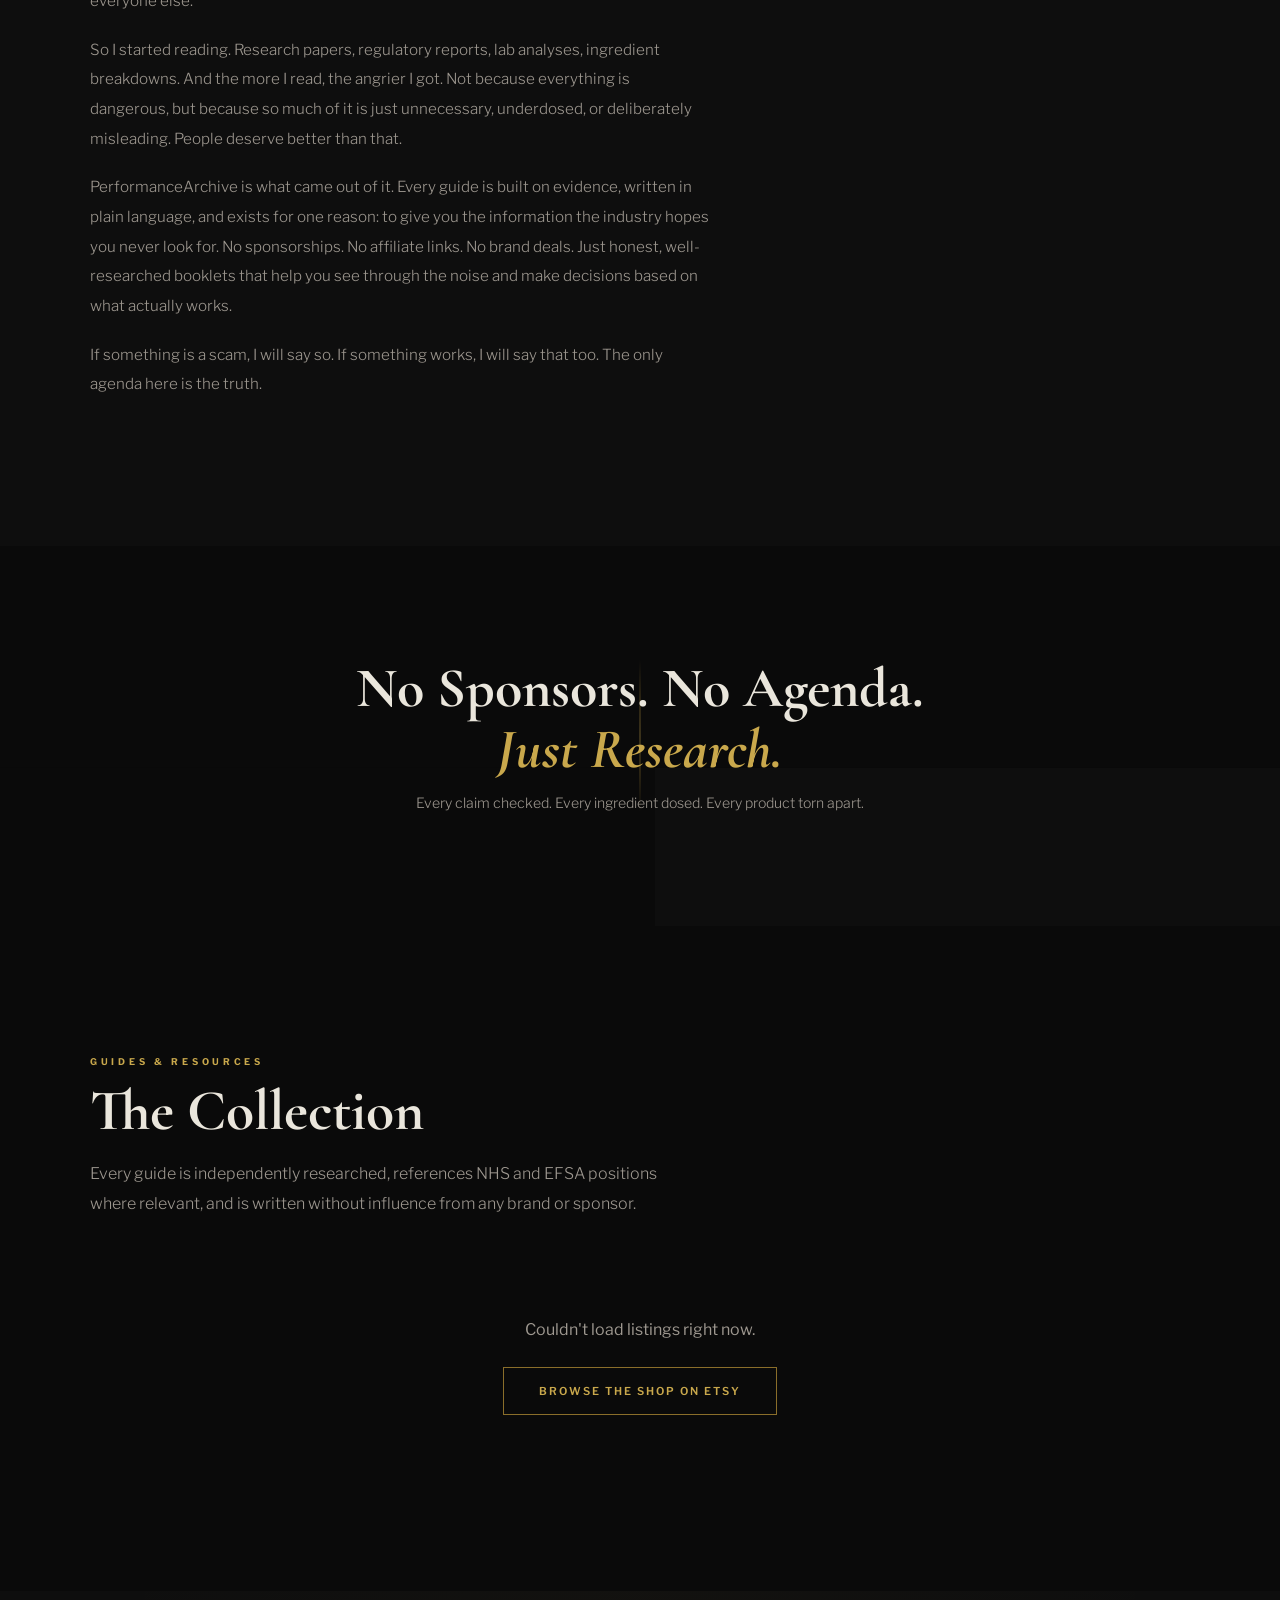
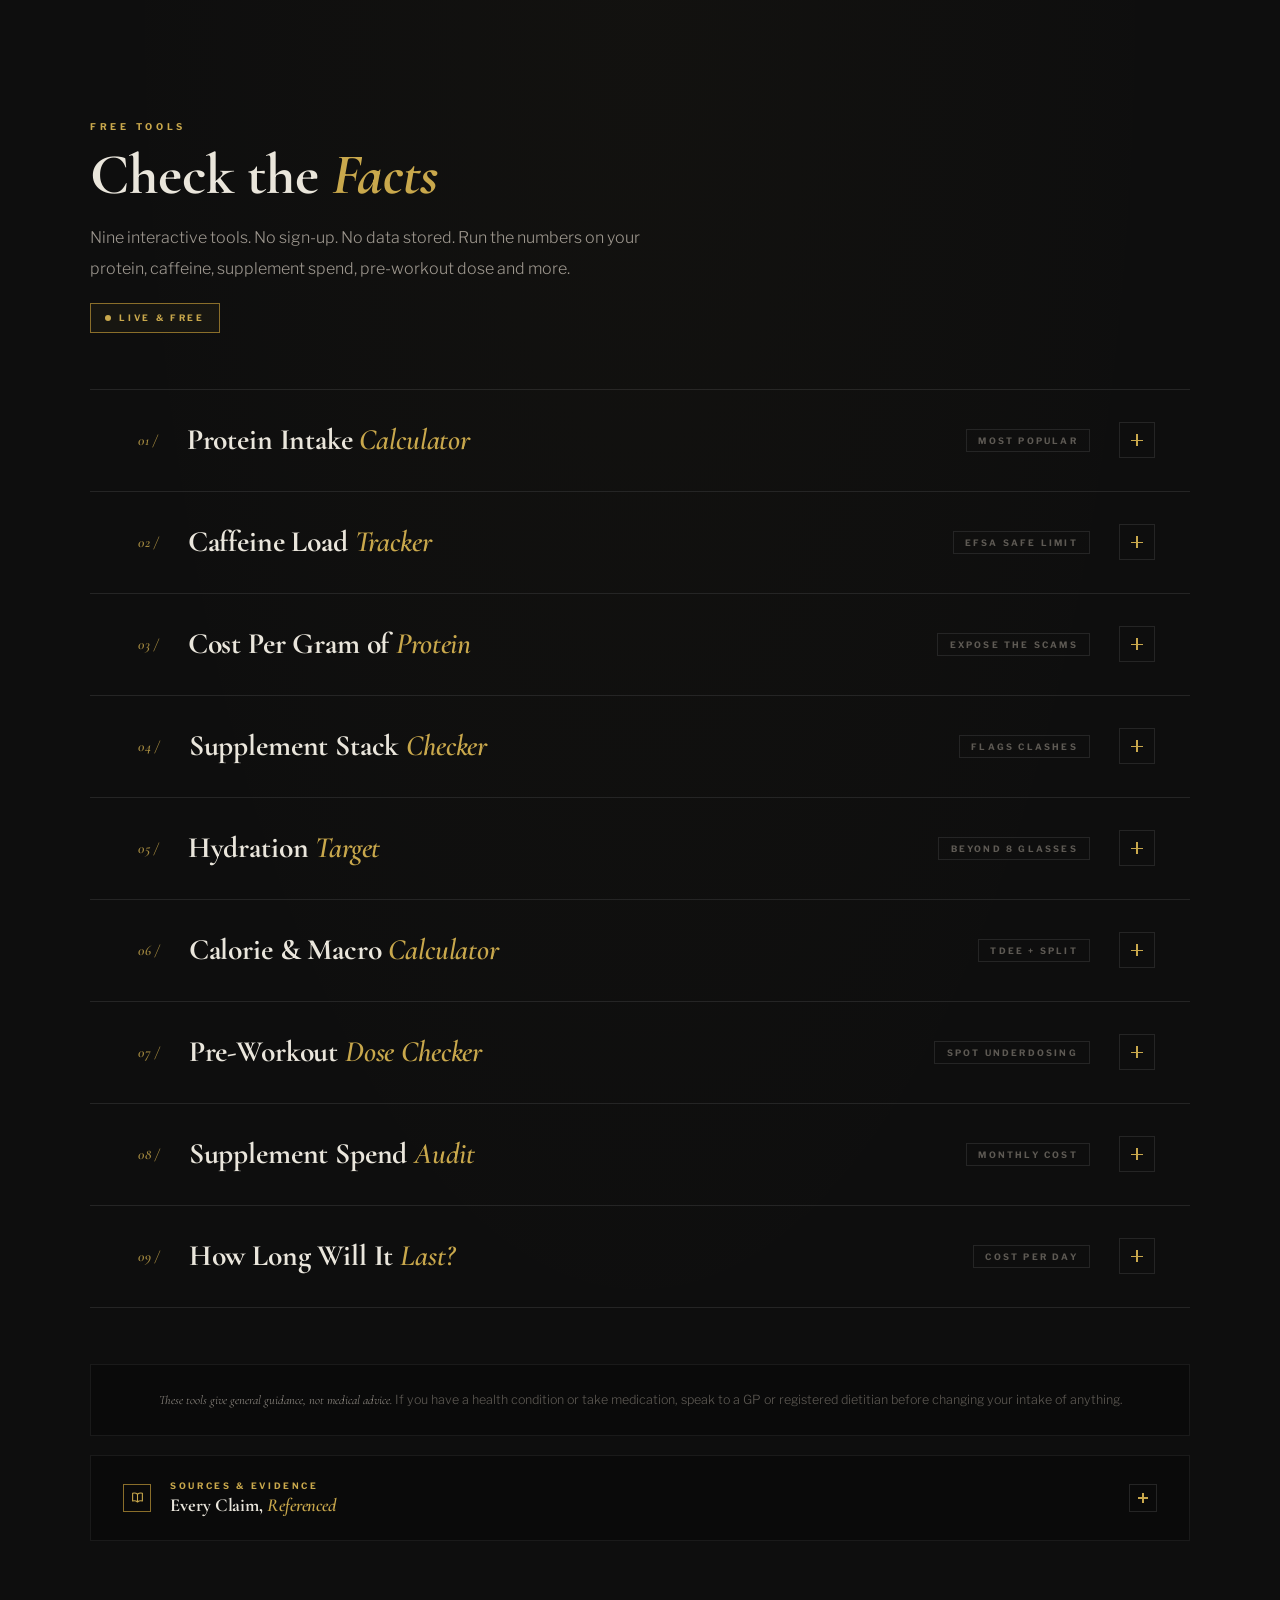
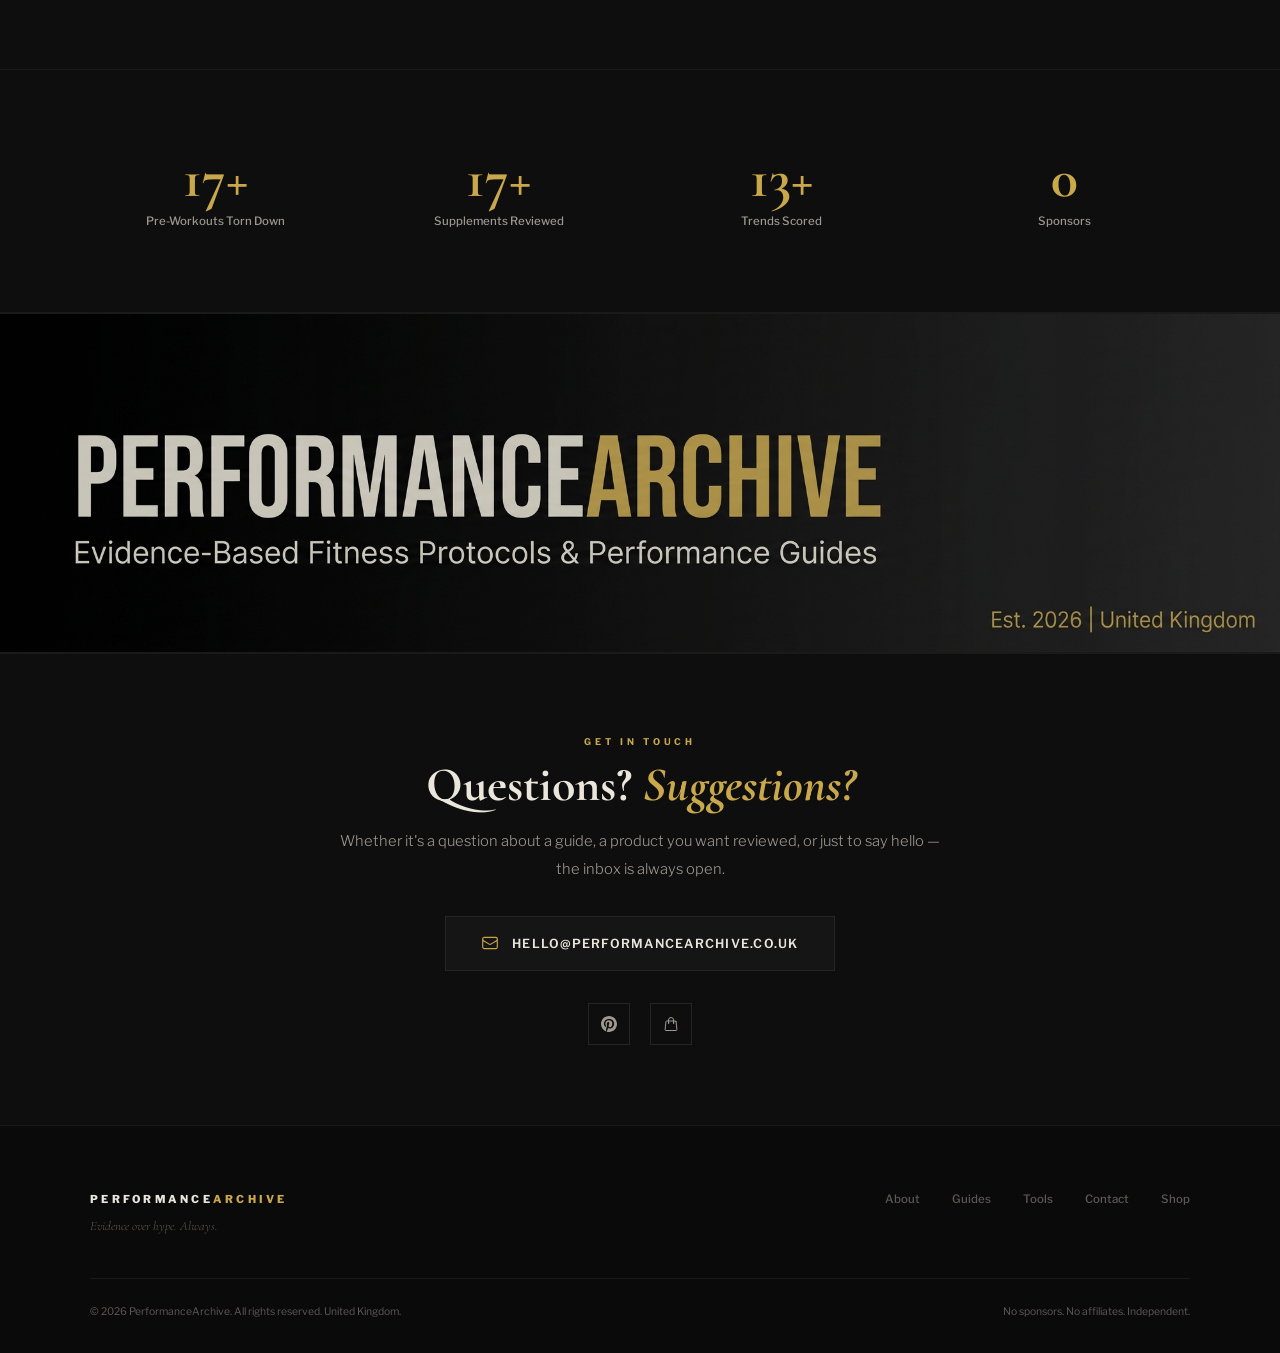
==== commit f643aa8c: "Add files via upload" ====
--- a/index.html
+++ b/index.html
@@ -40,6 +40,10 @@
 .ni{max-width:1200px;margin:0 auto;padding:0 2.5rem;display:flex;align-items:center;justify-content:space-between}
 .nl{font-family:var(--fb);font-weight:800;font-size:.7rem;letter-spacing:.3em;text-transform:uppercase;color:var(--text);text-decoration:none}.nl span{color:var(--gold)}
 .nk{display:flex;gap:2.5rem;list-style:none}.nk a{color:var(--text3);text-decoration:none;font-size:.67rem;font-weight:600;letter-spacing:.15em;text-transform:uppercase;transition:color .4s}.nk a:hover{color:var(--gold)}
+.nk a.nk-free{color:var(--text2);display:inline-flex;align-items:center;gap:.55rem;position:relative}
+.nk a.nk-free::before{content:'';width:5px;height:5px;background:var(--gold);border-radius:50%;box-shadow:0 0 0 0 rgba(201,168,76,.5);animation:freeDot 2.8s ease-in-out infinite}
+.nk a.nk-free:hover{color:var(--gold)}
+@keyframes freeDot{0%,100%{box-shadow:0 0 0 0 rgba(201,168,76,.5);opacity:1}50%{box-shadow:0 0 0 6px rgba(201,168,76,0);opacity:.7}}
 .nm{display:none;background:none;border:none;cursor:pointer;padding:.5rem}.nm span{display:block;width:22px;height:1.5px;background:var(--gold);margin:5px 0;transition:all .3s;transform-origin:center}
 .nm.active span:nth-child(1){transform:translateY(6.5px) rotate(45deg)}.nm.active span:nth-child(2){opacity:0;transform:scaleX(0)}.nm.active span:nth-child(3){transform:translateY(-6.5px) rotate(-45deg)}
 
@@ -75,7 +79,7 @@
 /* BUTTONS */
 .bg{display:inline-flex;align-items:center;gap:.6rem;padding:.85rem 2.2rem;background:var(--gold);color:var(--bg);text-decoration:none;font-size:.68rem;font-weight:700;letter-spacing:.18em;text-transform:uppercase;transition:all .4s;border:none;cursor:pointer}
 .bg:hover{background:var(--gold-l);transform:translateY(-2px);box-shadow:0 10px 40px rgba(201,168,76,.2)}
-.bo{display:inline-flex;align-items:center;gap:.6rem;padding:.85rem 2.2rem;background:transparent;color:var(--gold);text-decoration:none;font-size:.68rem;font-weight:600;letter-spacing:.18em;text-transform:uppercase;border:1px solid var(--gold-d);transition:all .4s}
+.bo{display:inline-flex;align-items:center;gap:.6rem;padding:.85rem 2.2rem;background:transparent;color:var(--gold);text-decoration:none;font-size:.68rem;font-weight:600;letter-spacing:.18em;text-transform:uppercase;border:1px solid var(--gold-d);transition:all .4s;cursor:pointer;font-family:inherit}
 .bo:hover{border-color:var(--gold);background:rgba(201,168,76,.06);transform:translateY(-2px)}
 .bi{width:13px;height:13px;transition:transform .3s}.bg:hover .bi{transform:translateX(3px)}
 
@@ -87,6 +91,7 @@
 section{padding:8rem 2.5rem;position:relative}.si{max-width:1100px;margin:0 auto}
 .sl{font-size:.58rem;font-weight:700;letter-spacing:.4em;text-transform:uppercase;color:var(--gold);margin-bottom:.6rem}
 .sh{font-family:var(--fd);font-size:clamp(2.4rem,5vw,3.6rem);font-weight:700;line-height:1.1;margin-bottom:1rem}
+.sh em{font-style:italic;color:var(--gold)}
 .sp{font-size:1rem;font-weight:300;color:var(--text2);max-width:580px;line-height:1.9}
 
 /* GROW LINE */
@@ -149,6 +154,153 @@
 .skel::after{content:'';position:absolute;inset:0;background:linear-gradient(90deg,transparent,rgba(201,168,76,.03),transparent);animation:shimmer 1.8s ease infinite}
 @keyframes shimmer{0%{transform:translateX(-100%)}100%{transform:translateX(100%)}}
 
+/* ===== FREE TOOLS SECTION ===== */
+#tools{background:var(--bg2);position:relative;overflow:hidden}
+#tools::before{content:'';position:absolute;inset:0;background:radial-gradient(ellipse at 50% 0%,rgba(201,168,76,.025),transparent 60%);pointer-events:none}
+.tools-intro{display:flex;justify-content:space-between;align-items:flex-end;gap:3rem;flex-wrap:wrap;margin-bottom:3.5rem}
+.tools-intro-left{flex:1;min-width:280px}
+.tools-badge{display:inline-flex;align-items:center;gap:.5rem;padding:.4rem .9rem;border:1px solid var(--gold-d);background:rgba(201,168,76,.05);font-size:.55rem;font-weight:700;letter-spacing:.3em;text-transform:uppercase;color:var(--gold);margin-top:1.2rem}
+.tools-badge::before{content:'';width:6px;height:6px;background:var(--gold);border-radius:50%;animation:livePulse 2s ease infinite}
+@keyframes livePulse{0%,100%{opacity:1;transform:scale(1)}50%{opacity:.4;transform:scale(.85)}}
+
+/* Accordion tools */
+.tool-rack{border-top:1px solid var(--bdr2)}
+.tool-item{border-bottom:1px solid var(--bdr2);position:relative;transition:background .5s}
+.tool-item::before{content:'';position:absolute;left:0;top:0;bottom:0;width:2px;background:var(--gold);transform:scaleY(0);transform-origin:top;transition:transform .5s cubic-bezier(.16,1,.3,1)}
+.tool-item.open{background:linear-gradient(to right,rgba(201,168,76,.015),transparent 60%)}
+.tool-item.open::before{transform:scaleY(1)}
+
+.tool-trigger{width:100%;background:transparent;border:none;color:var(--text);padding:2rem 2.2rem 2rem 3rem;display:grid;grid-template-columns:auto 1fr auto auto;gap:1.8rem;align-items:center;cursor:pointer;text-align:left;font-family:inherit;transition:padding .4s}
+.tool-trigger:hover{padding-left:3.5rem}
+.tool-index{font-family:var(--fd);font-size:.9rem;font-style:italic;color:var(--gold);letter-spacing:.05em;font-weight:600;opacity:.8;transition:opacity .3s}
+.tool-item.open .tool-index{opacity:1}
+.tool-name{font-family:var(--fd);font-size:clamp(1.35rem,2.4vw,1.85rem);font-weight:700;line-height:1.25;letter-spacing:-.005em}
+.tool-name em{font-style:italic;color:var(--gold);font-weight:600}
+.tool-tag{font-size:.55rem;font-weight:700;letter-spacing:.25em;text-transform:uppercase;color:var(--text3);padding:.3rem .7rem;border:1px solid var(--bdr2);transition:all .3s;white-space:nowrap}
+.tool-item:hover .tool-tag{border-color:var(--gold-d);color:var(--gold)}
+.tool-plus{width:36px;height:36px;border:1px solid var(--bdr2);display:flex;align-items:center;justify-content:center;position:relative;flex-shrink:0;transition:all .5s cubic-bezier(.16,1,.3,1)}
+.tool-plus::before,.tool-plus::after{content:'';position:absolute;background:var(--gold);transition:all .4s cubic-bezier(.16,1,.3,1)}
+.tool-plus::before{width:12px;height:1.5px}
+.tool-plus::after{width:1.5px;height:12px}
+.tool-item.open .tool-plus{border-color:var(--gold);background:rgba(201,168,76,.08);transform:rotate(135deg)}
+.tool-item:hover .tool-plus{border-color:var(--gold-d)}
+
+.tool-panel{max-height:0;overflow:hidden;transition:max-height .6s cubic-bezier(.16,1,.3,1)}
+.tool-item.open .tool-panel{max-height:4000px}
+.tool-inner{padding:.5rem 2.2rem 3.5rem 3rem;display:grid;grid-template-columns:.9fr 1.1fr;gap:3rem;align-items:start}
+
+.tool-desc{font-family:var(--fd);font-size:1.1rem;font-weight:400;font-style:italic;color:var(--text2);line-height:1.55;padding-right:1rem;border-left:1px solid var(--bdr2);padding-left:1.8rem;margin-left:-.5rem}
+
+.tool-form{display:flex;flex-direction:column;gap:1.4rem}
+.fld{display:flex;flex-direction:column;gap:.55rem}
+.fld-grid{display:grid;grid-template-columns:1fr 1fr;gap:1.1rem}
+.fld label{font-size:.55rem;font-weight:700;letter-spacing:.3em;text-transform:uppercase;color:var(--text3)}
+.fld input[type="number"],.fld input[type="text"],.fld select{background:var(--bg);border:1px solid var(--bdr2);color:var(--text);padding:.95rem 1rem;font-family:var(--fb);font-size:.88rem;font-weight:400;transition:all .3s;appearance:none;border-radius:0}
+.fld input:focus,.fld select:focus{outline:none;border-color:var(--gold-d);background:var(--bg3)}
+.fld input::placeholder{color:var(--text3);font-style:italic}
+.fld select{background-image:url("data:image/svg+xml;utf8,<svg xmlns='http://www.w3.org/2000/svg' width='10' height='6' viewBox='0 0 10 6'><path fill='%23c9a84c' d='M5 6L0 0h10z'/></svg>");background-repeat:no-repeat;background-position:right 1rem center;padding-right:2.3rem}
+
+.pill-row{display:flex;flex-wrap:wrap;gap:.45rem}
+.pill{position:relative}
+.pill input{position:absolute;opacity:0;pointer-events:none}
+.pill label{display:inline-block;padding:.55rem 1rem;background:var(--bg);border:1px solid var(--bdr2);color:var(--text2);font-size:.7rem;font-weight:500;letter-spacing:.05em;cursor:pointer;transition:all .3s}
+.pill label:hover{color:var(--text);border-color:var(--text3)}
+.pill input:checked+label{background:rgba(201,168,76,.08);border-color:var(--gold-d);color:var(--gold)}
+
+.tool-btn-row{display:flex;gap:.8rem;flex-wrap:wrap;margin-top:.3rem}
+
+/* Result card */
+.tool-result{background:var(--bg);border:1px solid var(--bdr2);padding:2rem;margin-top:.3rem;position:relative;display:none;overflow:hidden}
+.tool-result::before{content:'';position:absolute;top:0;left:0;right:0;height:1px;background:linear-gradient(90deg,transparent,var(--gold-d),var(--gold),var(--gold-d),transparent)}
+.tool-result.show{display:block;animation:resultIn .6s cubic-bezier(.16,1,.3,1)}
+@keyframes resultIn{from{opacity:0;transform:translateY(12px)}to{opacity:1;transform:none}}
+.res-eyebrow{font-size:.55rem;font-weight:700;letter-spacing:.35em;text-transform:uppercase;color:var(--gold);margin-bottom:.7rem}
+.res-main{font-family:var(--fd);font-size:2.6rem;font-weight:700;line-height:1;margin-bottom:.5rem;color:var(--text)}
+.res-main em{font-style:italic;color:var(--gold);font-weight:700}
+.res-sub{font-family:var(--fd);font-style:italic;color:var(--text2);font-size:1rem;font-weight:400;margin-bottom:1.4rem}
+.res-break{display:grid;grid-template-columns:repeat(auto-fit,minmax(130px,1fr));gap:1.2rem;padding-top:1.2rem;border-top:1px solid var(--bdr2)}
+.res-break-item .rb-l{font-size:.55rem;font-weight:600;letter-spacing:.2em;text-transform:uppercase;color:var(--text3);margin-bottom:.3rem}
+.res-break-item .rb-v{font-family:var(--fd);font-size:1.4rem;font-weight:700;color:var(--text)}
+.res-note{margin-top:1.3rem;padding-top:1.3rem;border-top:1px solid var(--bdr2);font-size:.82rem;color:var(--text2);font-weight:300;line-height:1.7}
+
+/* Caffeine bar */
+.caf-bar{height:4px;background:var(--bdr2);margin-top:1rem;overflow:hidden;position:relative}
+.caf-bar::after{content:'';position:absolute;top:0;bottom:0;left:calc(400/600*100%);width:1px;background:var(--text3);opacity:.5}
+.caf-fill{height:100%;background:linear-gradient(90deg,var(--gold-d),var(--gold));transition:width .8s cubic-bezier(.16,1,.3,1);width:0}
+.caf-fill.warn{background:linear-gradient(90deg,#8a4a2a,#c76a3e)}
+
+.drink-list{margin-top:1rem;border-top:1px solid var(--bdr2)}
+.drink-row{display:flex;justify-content:space-between;align-items:center;padding:.9rem 0;border-bottom:1px solid var(--bdr);font-size:.82rem;color:var(--text2)}
+.drink-row:last-child{border-bottom:none}
+.drink-row .dk-time{font-family:var(--fd);font-style:italic;color:var(--text3);font-size:.78rem;margin-left:.4rem}
+.drink-row .dk-mg{color:var(--text);font-weight:500;margin-right:.6rem}
+.rem-btn{background:none;border:none;color:var(--text3);cursor:pointer;font-size:1.3rem;padding:0 .4rem;line-height:1;transition:color .3s}
+.rem-btn:hover{color:var(--gold)}
+
+/* Stack checker */
+.stack-grid{display:grid;grid-template-columns:repeat(auto-fill,minmax(150px,1fr));gap:.45rem}
+.stack-item{position:relative}
+.stack-item input{position:absolute;opacity:0;pointer-events:none}
+.stack-item label{display:block;padding:.7rem .85rem;background:var(--bg);border:1px solid var(--bdr2);color:var(--text2);font-size:.78rem;cursor:pointer;transition:all .3s}
+.stack-item label:hover{color:var(--text);border-color:var(--text3)}
+.stack-item input:checked+label{background:rgba(201,168,76,.06);border-color:var(--gold-d);color:var(--gold)}
+
+/* Spend audit grid */
+.spend-grid{display:grid;grid-template-columns:repeat(auto-fill,minmax(220px,1fr));gap:.5rem}
+.spend-row{display:grid;grid-template-columns:1fr auto;gap:.5rem;align-items:center;background:var(--bg);border:1px solid var(--bdr2);padding:.6rem .7rem;transition:border-color .3s}
+.spend-row:focus-within{border-color:var(--gold-d)}
+.spend-row .sp-name{font-size:.78rem;color:var(--text2);display:flex;align-items:center;gap:.4rem}
+.spend-row .sp-name::before{content:'';width:6px;height:6px;background:var(--text3);border-radius:50%;flex-shrink:0;transition:background .3s}
+.spend-row.strong .sp-name::before{background:var(--gold)}
+.spend-row.moderate .sp-name::before{background:var(--gold-d)}
+.spend-row.weak .sp-name::before{background:var(--text3);opacity:.4}
+.spend-row input[type="number"]{width:75px;background:transparent;border:none;border-bottom:1px solid var(--bdr2);color:var(--text);padding:.3rem .4rem;font-family:inherit;font-size:.82rem;text-align:right}
+.spend-row input[type="number"]:focus{outline:none;border-bottom-color:var(--gold)}
+.spend-row input[type="number"]::placeholder{color:var(--text3);font-style:italic}
+
+.finding{padding:.95rem 1.1rem;background:var(--bg3);border-left:2px solid var(--text3);margin-bottom:.6rem;font-size:.85rem;line-height:1.6;color:var(--text2)}
+.finding strong{color:var(--gold);font-weight:600}
+.finding.issue{border-left-color:#c76a3e}
+.finding.good{border-left-color:var(--gold)}
+.finding.info{border-left-color:var(--gold-v)}
+
+/* Disclaimer strip */
+.tools-disclaimer{margin-top:3.5rem;padding:1.5rem 2rem;background:var(--bg);border:1px solid var(--bdr);text-align:center}
+.tools-disclaimer p{font-size:.78rem;color:var(--text3);font-weight:300;line-height:1.7}
+.tools-disclaimer em{font-family:var(--fd);font-style:italic;color:var(--text2)}
+
+/* References panel */
+.refs-block{margin-top:1.2rem;background:var(--bg);border:1px solid var(--bdr);overflow:hidden}
+.refs-trigger{width:100%;background:transparent;border:none;color:var(--text);padding:1.5rem 2rem;display:flex;align-items:center;justify-content:space-between;cursor:pointer;text-align:left;font-family:inherit;transition:background .4s}
+.refs-trigger:hover{background:var(--card)}
+.refs-trigger-left{display:flex;align-items:center;gap:1.2rem}
+.refs-icon{width:28px;height:28px;border:1px solid var(--gold-d);display:flex;align-items:center;justify-content:center;flex-shrink:0;transition:all .4s}
+.refs-icon svg{width:13px;height:13px;color:var(--gold)}
+.refs-block.open .refs-icon{background:rgba(201,168,76,.08);transform:rotate(-5deg) scale(1.05)}
+.refs-label{display:flex;flex-direction:column;gap:.15rem}
+.refs-label-top{font-size:.55rem;font-weight:700;letter-spacing:.3em;text-transform:uppercase;color:var(--gold)}
+.refs-label-main{font-family:var(--fd);font-size:1.15rem;font-weight:700;color:var(--text);letter-spacing:-.005em}
+.refs-label-main em{font-style:italic;color:var(--gold);font-weight:600}
+.refs-plus{width:28px;height:28px;border:1px solid var(--bdr2);display:flex;align-items:center;justify-content:center;position:relative;transition:all .5s cubic-bezier(.16,1,.3,1)}
+.refs-plus::before,.refs-plus::after{content:'';position:absolute;background:var(--gold);transition:all .4s cubic-bezier(.16,1,.3,1)}
+.refs-plus::before{width:10px;height:1.5px}
+.refs-plus::after{width:1.5px;height:10px}
+.refs-block.open .refs-plus{border-color:var(--gold);background:rgba(201,168,76,.08);transform:rotate(135deg)}
+.refs-panel{max-height:0;overflow:hidden;transition:max-height .6s cubic-bezier(.16,1,.3,1)}
+.refs-block.open .refs-panel{max-height:5000px}
+.refs-inner{padding:.5rem 2rem 2.5rem;border-top:1px solid var(--bdr)}
+.refs-intro{font-family:var(--fd);font-style:italic;color:var(--text2);font-size:.95rem;margin:1.5rem 0 2rem;padding-bottom:1.5rem;border-bottom:1px solid var(--bdr);line-height:1.6}
+.refs-group{margin-bottom:2rem}
+.refs-group:last-child{margin-bottom:0}
+.refs-group-title{font-family:var(--fd);font-size:1rem;font-weight:700;color:var(--text);margin-bottom:.9rem;padding-bottom:.5rem;border-bottom:1px solid var(--bdr)}
+.refs-group-title em{font-style:italic;color:var(--gold);font-weight:600}
+.refs-list{list-style:none;padding:0;margin:0;display:flex;flex-direction:column;gap:.7rem}
+.refs-list li{font-size:.82rem;color:var(--text2);line-height:1.65;padding-left:1rem;position:relative;font-weight:300}
+.refs-list li::before{content:'';position:absolute;left:0;top:.55rem;width:4px;height:4px;background:var(--gold-d);border-radius:50%}
+.refs-list li strong{color:var(--text);font-weight:500}
+.refs-list a{color:var(--text2);text-decoration:none;border-bottom:1px solid var(--bdr2);transition:all .3s}
+.refs-list a:hover{color:var(--gold);border-bottom-color:var(--gold-d)}
+
 /* COUNTER */
 .cs{padding:5rem 2.5rem;background:var(--bg2);border-top:1px solid var(--bdr);border-bottom:1px solid var(--bdr)}
 .cr{max-width:1100px;margin:0 auto;display:grid;grid-template-columns:repeat(4,1fr);gap:2rem;text-align:center}
@@ -186,13 +338,13 @@
 .fbot{max-width:1100px;margin:2.5rem auto 0;padding-top:1.5rem;border-top:1px solid var(--bdr);display:flex;justify-content:space-between;font-size:.65rem;color:var(--text3)}
 
 /* RESPONSIVE */
-@media(max-width:900px){.ab-grid{grid-template-columns:1fr;gap:2.5rem}.gg{grid-template-columns:1fr 1fr}.cr{grid-template-columns:1fr 1fr;gap:1.5rem}.sb{min-height:280px}.sb-gold{display:none}.sb.vis .sb-l{transform:none}.sb.vis .sb-r{transform:none}.golden-row{grid-template-columns:1fr 1fr;gap:.8rem}}
-@media(max-width:650px){.nk{display:none;position:absolute;top:100%;left:0;right:0;background:rgba(10,10,10,.97);flex-direction:column;padding:1.5rem 2.5rem;gap:1.2rem;border-bottom:1px solid var(--bdr)}.nk.open{display:flex}.nm{display:block}.gg{grid-template-columns:1fr}.hero{padding:6rem 1.5rem 2rem}section{padding:5rem 1.5rem}.fi{flex-direction:column}.fbot{flex-direction:column;gap:.3rem}.cr{grid-template-columns:1fr 1fr}.ci .cn{font-size:2.5rem}.h-ctas{flex-direction:column;align-items:center}.mt span{font-size:1.2rem}.golden-row{grid-template-columns:1fr 1fr;gap:.6rem}.golden-sq{padding:1.2rem .8rem}.golden-sq h4{font-size:.88rem}.sb{min-height:240px}.h-pre .ln{display:none}.h-pre{letter-spacing:.25em;font-size:.55rem}.contact-strip{padding:4rem 1.5rem}.contact-email{padding:.9rem 1.5rem}.contact-email span{font-size:.7rem;letter-spacing:.06em}}
+@media(max-width:900px){.ab-grid{grid-template-columns:1fr;gap:2.5rem}.gg{grid-template-columns:1fr 1fr}.cr{grid-template-columns:1fr 1fr;gap:1.5rem}.sb{min-height:280px}.sb-gold{display:none}.sb.vis .sb-l{transform:none}.sb.vis .sb-r{transform:none}.golden-row{grid-template-columns:1fr 1fr;gap:.8rem}.tool-inner{grid-template-columns:1fr;gap:1.8rem}.tool-desc{border-left:none;border-top:1px solid var(--bdr2);padding-left:0;padding-top:1.3rem;margin-left:0}.tool-trigger{padding:1.6rem 1.3rem 1.6rem 1.7rem;grid-template-columns:auto 1fr auto;gap:1rem}.tool-trigger:hover{padding-left:1.9rem}.tool-tag{display:none}.tool-inner{padding:.5rem 1.3rem 2.5rem 1.7rem}}
+@media(max-width:650px){.nk{display:none;position:absolute;top:100%;left:0;right:0;background:rgba(10,10,10,.97);flex-direction:column;padding:1.5rem 2.5rem;gap:1.2rem;border-bottom:1px solid var(--bdr)}.nk.open{display:flex}.nm{display:block}.gg{grid-template-columns:1fr}.hero{padding:6rem 1.5rem 2rem}section{padding:5rem 1.5rem}.fi{flex-direction:column}.fbot{flex-direction:column;gap:.3rem}.cr{grid-template-columns:1fr 1fr}.ci .cn{font-size:2.5rem}.h-ctas{flex-direction:column;align-items:center}.mt span{font-size:1.2rem}.golden-row{grid-template-columns:1fr 1fr;gap:.6rem}.golden-sq{padding:1.2rem .8rem}.golden-sq h4{font-size:.88rem}.sb{min-height:240px}.h-pre .ln{display:none}.h-pre{letter-spacing:.25em;font-size:.55rem}.contact-strip{padding:4rem 1.5rem}.contact-email{padding:.9rem 1.5rem}.contact-email span{font-size:.7rem;letter-spacing:.06em}.fld-grid{grid-template-columns:1fr}.tool-name{font-size:1.15rem}.res-main{font-size:2rem}.tool-inner{padding-left:1.3rem;padding-right:1rem}.tool-trigger{padding-left:1.3rem;padding-right:.9rem}.tool-trigger:hover{padding-left:1.5rem}.tool-index{font-size:.75rem}.tools-intro{flex-direction:column;align-items:flex-start}.spend-grid{grid-template-columns:1fr}}
 </style>
 </head>
 <body>
 
-<nav id="mainNav"><div class="ni"><a href="#" class="nl">Performance<span>Archive</span></a><button class="nm" aria-label="Menu" onclick="this.classList.toggle('active');document.querySelector('.nk').classList.toggle('open')"><span></span><span></span><span></span></button><ul class="nk"><li><a href="#about" onclick="document.querySelector('.nm').classList.remove('active');this.closest('.nk').classList.remove('open')">About</a></li><li><a href="#guides" onclick="document.querySelector('.nm').classList.remove('active');this.closest('.nk').classList.remove('open')">Guides</a></li><li><a href="#contact" onclick="document.querySelector('.nm').classList.remove('active');this.closest('.nk').classList.remove('open')">Contact</a></li><li><a href="https://www.etsy.com/shop/PerformanceArchive" target="_blank" rel="noopener">Shop</a></li></ul></div></nav>
+<nav id="mainNav"><div class="ni"><a href="#" class="nl">Performance<span>Archive</span></a><button class="nm" aria-label="Menu" onclick="this.classList.toggle('active');document.querySelector('.nk').classList.toggle('open')"><span></span><span></span><span></span></button><ul class="nk"><li><a href="#about" onclick="document.querySelector('.nm').classList.remove('active');this.closest('.nk').classList.remove('open')">About</a></li><li><a href="#guides" onclick="document.querySelector('.nm').classList.remove('active');this.closest('.nk').classList.remove('open')">Guides</a></li><li><a href="#tools" class="nk-free" onclick="document.querySelector('.nm').classList.remove('active');this.closest('.nk').classList.remove('open')">Free Tools</a></li><li><a href="#contact" onclick="document.querySelector('.nm').classList.remove('active');this.closest('.nk').classList.remove('open')">Contact</a></li><li><a href="https://www.etsy.com/shop/PerformanceArchive" target="_blank" rel="noopener">Shop</a></li></ul></div></nav>
 
 <!-- HERO -->
 <section class="hero" id="hero">
@@ -262,6 +414,471 @@
 <div class="skel"><div class="skel-img"></div><div class="skel-title"></div><div class="skel-text"></div><div class="skel-text2"></div></div>
 <div class="skel"><div class="skel-img"></div><div class="skel-title"></div><div class="skel-text"></div><div class="skel-text2"></div></div>
 </div>
+</div>
+</section>
+
+<!-- ============ FREE TOOLS SECTION ============ -->
+<section id="tools">
+<div class="si">
+<div class="tools-intro">
+<div class="tools-intro-left">
+<div class="sl r rup">Free Tools</div>
+<h2 class="sh r rup d1">Check the <em>Facts</em></h2>
+<p class="sp r rup d2">Nine interactive tools. No sign-up. No data stored. Run the numbers on your protein, caffeine, supplement spend, pre-workout dose and more.</p>
+<div class="tools-badge r rup d3">Live &amp; Free</div>
+</div>
+</div>
+
+<div class="tool-rack r rup d4">
+
+<!-- TOOL 1: Protein -->
+<div class="tool-item" data-tool="protein">
+<button class="tool-trigger" type="button" onclick="toggleTool(this)">
+<span class="tool-index">01 /</span>
+<span class="tool-name">Protein Intake <em>Calculator</em></span>
+<span class="tool-tag">Most Popular</span>
+<span class="tool-plus"></span>
+</button>
+<div class="tool-panel">
+<div class="tool-inner">
+<p class="tool-desc">How much protein do you actually need? Based on your weight, activity and goal. Includes daily cost estimates and food equivalents.</p>
+<div class="tool-form">
+<div class="fld-grid">
+<div class="fld"><label for="p-weight">Weight (kg)</label><input type="number" id="p-weight" min="30" max="250" step="0.1" placeholder="e.g. 75"></div>
+<div class="fld"><label for="p-activity">Activity</label><select id="p-activity"><option value="1.0">Sedentary</option><option value="1.4" selected>Lightly Active</option><option value="1.6">Active (Regular Training)</option><option value="1.8">Very Active (Daily Training)</option></select></div>
+</div>
+<div class="fld"><label>Your Goal</label>
+<div class="pill-row">
+<div class="pill"><input type="radio" name="p-goal" id="p-goal-m" value="maintain" checked><label for="p-goal-m">Maintain</label></div>
+<div class="pill"><input type="radio" name="p-goal" id="p-goal-b" value="build"><label for="p-goal-b">Build Muscle</label></div>
+<div class="pill"><input type="radio" name="p-goal" id="p-goal-l" value="lose"><label for="p-goal-l">Lose Fat</label></div>
+<div class="pill"><input type="radio" name="p-goal" id="p-goal-o" value="older"><label for="p-goal-o">Over 60</label></div>
+</div>
+</div>
+<div class="tool-btn-row"><button class="bg" onclick="calcProtein()">Calculate <svg class="bi" xmlns="http://www.w3.org/2000/svg" fill="none" viewBox="0 0 24 24" stroke="currentColor" stroke-width="2.5"><path stroke-linecap="round" stroke-linejoin="round" d="M13.5 4.5L21 12m0 0l-7.5 7.5M21 12H3"/></svg></button></div>
+<div class="tool-result" id="p-result">
+<div class="res-eyebrow">Daily Protein Target</div>
+<div class="res-main"><em id="p-grams">0</em>g / day</div>
+<p class="res-sub" id="p-range"></p>
+<div class="res-break">
+<div class="res-break-item"><div class="rb-l">From Whey Powder</div><div class="rb-v" id="p-cost-whey">£0.00</div></div>
+<div class="res-break-item"><div class="rb-l">From Mixed Food</div><div class="rb-v" id="p-cost-food">£0.00</div></div>
+<div class="res-break-item"><div class="rb-l">Equivalent In Eggs</div><div class="rb-v" id="p-eggs">0</div></div>
+</div>
+<p class="res-note" id="p-note"></p>
+</div>
+</div>
+</div>
+</div>
+</div>
+
+<!-- TOOL 2: Caffeine -->
+<div class="tool-item" data-tool="caffeine">
+<button class="tool-trigger" type="button" onclick="toggleTool(this)">
+<span class="tool-index">02 /</span>
+<span class="tool-name">Caffeine Load <em>Tracker</em></span>
+<span class="tool-tag">EFSA Safe Limit</span>
+<span class="tool-plus"></span>
+</button>
+<div class="tool-panel">
+<div class="tool-inner">
+<p class="tool-desc">Log what you have drunk today. See where you sit against the EFSA 400mg daily limit. Flags anything likely to affect tonight's sleep.</p>
+<div class="tool-form">
+<div class="fld-grid">
+<div class="fld"><label for="c-drink">Drink</label><select id="c-drink">
+<option value="80">Instant Coffee (80mg)</option>
+<option value="95">Brewed Coffee (95mg)</option>
+<option value="63">Espresso Single (63mg)</option>
+<option value="126">Espresso Double (126mg)</option>
+<option value="50">Black Tea (50mg)</option>
+<option value="30">Green Tea (30mg)</option>
+<option value="70">Matcha (70mg)</option>
+<option value="80">Red Bull 250ml (80mg)</option>
+<option value="160">Monster 500ml (160mg)</option>
+<option value="200">Prime Energy 330ml (200mg)</option>
+<option value="34">Coca-Cola 330ml (34mg)</option>
+<option value="150">Pre-Workout Average (150mg)</option>
+<option value="300">Pre-Workout Strong (300mg)</option>
+</select></div>
+<div class="fld"><label for="c-time">Time of Day</label><select id="c-time"><option value="Morning">Morning</option><option value="Midday">Midday</option><option value="Afternoon">Afternoon</option><option value="Evening">Evening</option></select></div>
+</div>
+<div class="tool-btn-row"><button class="bg" onclick="addDrink()">Add Drink</button><button class="bo" onclick="resetDrinks()">Clear All</button></div>
+<div class="drink-list" id="c-drinks"></div>
+<div class="tool-result" id="c-result">
+<div class="res-eyebrow">Total Caffeine Today</div>
+<div class="res-main"><em id="c-total">0</em>mg</div>
+<p class="res-sub" id="c-status"></p>
+<div class="caf-bar"><div class="caf-fill" id="c-bar"></div></div>
+<p class="res-note" id="c-note"></p>
+</div>
+</div>
+</div>
+</div>
+</div>
+
+<!-- TOOL 3: Cost Per Gram -->
+<div class="tool-item" data-tool="cpg">
+<button class="tool-trigger" type="button" onclick="toggleTool(this)">
+<span class="tool-index">03 /</span>
+<span class="tool-name">Cost Per Gram of <em>Protein</em></span>
+<span class="tool-tag">Expose The Scams</span>
+<span class="tool-plus"></span>
+</button>
+<div class="tool-panel">
+<div class="tool-inner">
+<p class="tool-desc">Work out what you are actually paying for the protein in any product. Brutally honest. Perfect for spotting inflated protein bars and drinks.</p>
+<div class="tool-form">
+<div class="fld"><label for="cpg-name">Product Name <span style="color:var(--text3);text-transform:none;letter-spacing:0">(optional)</span></label><input type="text" id="cpg-name" placeholder="e.g. Grenade Carb Killa Bar"></div>
+<div class="fld-grid">
+<div class="fld"><label for="cpg-price">Price (£)</label><input type="number" id="cpg-price" min="0" step="0.01" placeholder="e.g. 2.49"></div>
+<div class="fld"><label for="cpg-protein">Protein Per Serving (g)</label><input type="number" id="cpg-protein" min="0" step="0.1" placeholder="e.g. 20"></div>
+</div>
+<div class="fld"><label for="cpg-servings">Servings In Pack</label><input type="number" id="cpg-servings" min="1" step="1" value="1"></div>
+<div class="tool-btn-row"><button class="bg" onclick="calcCPG()">Run The Numbers <svg class="bi" xmlns="http://www.w3.org/2000/svg" fill="none" viewBox="0 0 24 24" stroke="currentColor" stroke-width="2.5"><path stroke-linecap="round" stroke-linejoin="round" d="M13.5 4.5L21 12m0 0l-7.5 7.5M21 12H3"/></svg></button></div>
+<div class="tool-result" id="cpg-result">
+<div class="res-eyebrow">Cost Per Gram of Protein</div>
+<div class="res-main"><em id="cpg-value">0</em>p / g</div>
+<p class="res-sub" id="cpg-verdict"></p>
+<div class="res-break">
+<div class="res-break-item"><div class="rb-l">Total Protein</div><div class="rb-v" id="cpg-total-p">0g</div></div>
+<div class="res-break-item"><div class="rb-l">Cost Per 30g Serve</div><div class="rb-v" id="cpg-per-serve">£0.00</div></div>
+</div>
+<p class="res-note" id="cpg-benchmark"></p>
+</div>
+</div>
+</div>
+</div>
+</div>
+
+<!-- TOOL 4: Stack -->
+<div class="tool-item" data-tool="stack">
+<button class="tool-trigger" type="button" onclick="toggleTool(this)">
+<span class="tool-index">04 /</span>
+<span class="tool-name">Supplement Stack <em>Checker</em></span>
+<span class="tool-tag">Flags Clashes</span>
+<span class="tool-plus"></span>
+</button>
+<div class="tool-panel">
+<div class="tool-inner">
+<p class="tool-desc">Tick everything you take. The tool flags absorption clashes, timing issues, and duplicates doing the same job. Most people have at least one.</p>
+<div class="tool-form">
+<div class="fld"><label>What Are You Taking?</label><div class="stack-grid" id="stack-checks"></div></div>
+<div class="tool-btn-row"><button class="bg" onclick="checkStack()">Analyse My Stack <svg class="bi" xmlns="http://www.w3.org/2000/svg" fill="none" viewBox="0 0 24 24" stroke="currentColor" stroke-width="2.5"><path stroke-linecap="round" stroke-linejoin="round" d="M13.5 4.5L21 12m0 0l-7.5 7.5M21 12H3"/></svg></button></div>
+<div class="tool-result" id="stack-result">
+<div class="res-eyebrow">Findings</div>
+<div id="stack-findings" style="margin-top:1rem"></div>
+</div>
+</div>
+</div>
+</div>
+</div>
+
+<!-- TOOL 5: Hydration -->
+<div class="tool-item" data-tool="hydration">
+<button class="tool-trigger" type="button" onclick="toggleTool(this)">
+<span class="tool-index">05 /</span>
+<span class="tool-name">Hydration <em>Target</em></span>
+<span class="tool-tag">Beyond 8 Glasses</span>
+<span class="tool-plus"></span>
+</button>
+<div class="tool-panel">
+<div class="tool-inner">
+<p class="tool-desc">A no-nonsense daily water target based on your weight, training load and climate. Cuts through the lazy "8 glasses a day" advice.</p>
+<div class="tool-form">
+<div class="fld-grid">
+<div class="fld"><label for="h-weight">Weight (kg)</label><input type="number" id="h-weight" min="30" max="250" step="0.1" placeholder="e.g. 75"></div>
+<div class="fld"><label for="h-training">Training Today (minutes)</label><input type="number" id="h-training" min="0" step="5" value="0"></div>
+</div>
+<div class="fld"><label>Climate</label>
+<div class="pill-row">
+<div class="pill"><input type="radio" name="h-climate" id="h-c1" value="cool" checked><label for="h-c1">Cool / Normal</label></div>
+<div class="pill"><input type="radio" name="h-climate" id="h-c2" value="warm"><label for="h-c2">Warm</label></div>
+<div class="pill"><input type="radio" name="h-climate" id="h-c3" value="hot"><label for="h-c3">Hot / Humid</label></div>
+</div>
+</div>
+<div class="tool-btn-row"><button class="bg" onclick="calcHydration()">Calculate <svg class="bi" xmlns="http://www.w3.org/2000/svg" fill="none" viewBox="0 0 24 24" stroke="currentColor" stroke-width="2.5"><path stroke-linecap="round" stroke-linejoin="round" d="M13.5 4.5L21 12m0 0l-7.5 7.5M21 12H3"/></svg></button></div>
+<div class="tool-result" id="h-result">
+<div class="res-eyebrow">Daily Water Target</div>
+<div class="res-main"><em id="h-litres">0</em>L</div>
+<p class="res-sub" id="h-sub"></p>
+<div class="res-break">
+<div class="res-break-item"><div class="rb-l">Base Need</div><div class="rb-v" id="h-base">0L</div></div>
+<div class="res-break-item"><div class="rb-l">Training Add-On</div><div class="rb-v" id="h-train">0L</div></div>
+<div class="res-break-item"><div class="rb-l">Climate Add-On</div><div class="rb-v" id="h-climate-add">0L</div></div>
+</div>
+<p class="res-note">Roughly 20 to 30 percent of your daily fluid comes from food. The figure above is what you need to drink on top of a normal diet.</p>
+</div>
+</div>
+</div>
+</div>
+</div>
+
+<!-- TOOL 6: TDEE & Macros -->
+<div class="tool-item" data-tool="tdee">
+<button class="tool-trigger" type="button" onclick="toggleTool(this)">
+<span class="tool-index">06 /</span>
+<span class="tool-name">Calorie &amp; Macro <em>Calculator</em></span>
+<span class="tool-tag">TDEE + Split</span>
+<span class="tool-plus"></span>
+</button>
+<div class="tool-panel">
+<div class="tool-inner">
+<p class="tool-desc">Daily calories (TDEE) and protein, carb and fat split for your goal. Uses the Mifflin-St Jeor equation, the standard used in clinical settings.</p>
+<div class="tool-form">
+<div class="fld-grid">
+<div class="fld"><label for="t-age">Age</label><input type="number" id="t-age" min="15" max="100" placeholder="e.g. 32"></div>
+<div class="fld"><label for="t-sex">Sex</label><select id="t-sex"><option value="male">Male</option><option value="female">Female</option></select></div>
+</div>
+<div class="fld-grid">
+<div class="fld"><label for="t-weight">Weight (kg)</label><input type="number" id="t-weight" min="30" max="250" step="0.1" placeholder="e.g. 75"></div>
+<div class="fld"><label for="t-height">Height (cm)</label><input type="number" id="t-height" min="120" max="230" placeholder="e.g. 178"></div>
+</div>
+<div class="fld"><label for="t-activity">Activity Level</label><select id="t-activity">
+<option value="1.2">Sedentary (desk job, no exercise)</option>
+<option value="1.375" selected>Lightly Active (1-3 sessions/week)</option>
+<option value="1.55">Moderately Active (3-5 sessions/week)</option>
+<option value="1.725">Very Active (6-7 sessions/week)</option>
+<option value="1.9">Extremely Active (twice daily, manual job)</option>
+</select></div>
+<div class="fld"><label>Your Goal</label>
+<div class="pill-row">
+<div class="pill"><input type="radio" name="t-goal" id="t-g1" value="cut" checked><label for="t-g1">Lose Fat</label></div>
+<div class="pill"><input type="radio" name="t-goal" id="t-g2" value="maintain"><label for="t-g2">Maintain</label></div>
+<div class="pill"><input type="radio" name="t-goal" id="t-g3" value="bulk"><label for="t-g3">Build Muscle</label></div>
+</div>
+</div>
+<div class="tool-btn-row"><button class="bg" onclick="calcTDEE()">Calculate <svg class="bi" xmlns="http://www.w3.org/2000/svg" fill="none" viewBox="0 0 24 24" stroke="currentColor" stroke-width="2.5"><path stroke-linecap="round" stroke-linejoin="round" d="M13.5 4.5L21 12m0 0l-7.5 7.5M21 12H3"/></svg></button></div>
+<div class="tool-result" id="t-result">
+<div class="res-eyebrow">Daily Target</div>
+<div class="res-main"><em id="t-cals">0</em> kcal</div>
+<p class="res-sub" id="t-sub"></p>
+<div class="res-break">
+<div class="res-break-item"><div class="rb-l">Protein</div><div class="rb-v" id="t-p">0g</div></div>
+<div class="res-break-item"><div class="rb-l">Carbs</div><div class="rb-v" id="t-c">0g</div></div>
+<div class="res-break-item"><div class="rb-l">Fat</div><div class="rb-v" id="t-f">0g</div></div>
+</div>
+<p class="res-note" id="t-note"></p>
+</div>
+</div>
+</div>
+</div>
+</div>
+
+<!-- TOOL 7: Pre-Workout Analyser -->
+<div class="tool-item" data-tool="preworkout">
+<button class="tool-trigger" type="button" onclick="toggleTool(this)">
+<span class="tool-index">07 /</span>
+<span class="tool-name">Pre-Workout <em>Dose Checker</em></span>
+<span class="tool-tag">Spot Underdosing</span>
+<span class="tool-plus"></span>
+</button>
+<div class="tool-panel">
+<div class="tool-inner">
+<p class="tool-desc">Enter what's on your pre-workout label. Tool flags underdosed ingredients against clinical research doses. Most pre-workouts fail at least one.</p>
+<div class="tool-form">
+<div class="fld-grid">
+<div class="fld"><label for="pw-caffeine">Caffeine (mg)</label><input type="number" id="pw-caffeine" min="0" step="5" placeholder="e.g. 200"></div>
+<div class="fld"><label for="pw-citrulline">L-Citrulline (g)</label><input type="number" id="pw-citrulline" min="0" step="0.1" placeholder="e.g. 6"></div>
+</div>
+<div class="fld-grid">
+<div class="fld"><label for="pw-beta">Beta-Alanine (g)</label><input type="number" id="pw-beta" min="0" step="0.1" placeholder="e.g. 3.2"></div>
+<div class="fld"><label for="pw-creatine">Creatine (g)</label><input type="number" id="pw-creatine" min="0" step="0.1" placeholder="e.g. 3"></div>
+</div>
+<div class="fld-grid">
+<div class="fld"><label for="pw-betaine">Betaine (g)</label><input type="number" id="pw-betaine" min="0" step="0.1" placeholder="e.g. 2.5"></div>
+<div class="fld"><label for="pw-tyrosine">L-Tyrosine (g)</label><input type="number" id="pw-tyrosine" min="0" step="0.1" placeholder="e.g. 1"></div>
+</div>
+<div class="fld"><label>Contains A Proprietary Blend?</label>
+<div class="pill-row">
+<div class="pill"><input type="radio" name="pw-prop" id="pw-p1" value="no" checked><label for="pw-p1">No</label></div>
+<div class="pill"><input type="radio" name="pw-prop" id="pw-p2" value="yes"><label for="pw-p2">Yes</label></div>
+</div>
+</div>
+<div class="tool-btn-row"><button class="bg" onclick="checkPreWorkout()">Analyse Label <svg class="bi" xmlns="http://www.w3.org/2000/svg" fill="none" viewBox="0 0 24 24" stroke="currentColor" stroke-width="2.5"><path stroke-linecap="round" stroke-linejoin="round" d="M13.5 4.5L21 12m0 0l-7.5 7.5M21 12H3"/></svg></button></div>
+<div class="tool-result" id="pw-result">
+<div class="res-eyebrow">Dose Score</div>
+<div class="res-main"><em id="pw-score">0</em> / 100</div>
+<p class="res-sub" id="pw-verdict"></p>
+<div id="pw-findings" style="margin-top:1.4rem"></div>
+</div>
+</div>
+</div>
+</div>
+</div>
+
+<!-- TOOL 8: Supplement Spend Audit -->
+<div class="tool-item" data-tool="spend">
+<button class="tool-trigger" type="button" onclick="toggleTool(this)">
+<span class="tool-index">08 /</span>
+<span class="tool-name">Supplement Spend <em>Audit</em></span>
+<span class="tool-tag">Monthly Cost</span>
+<span class="tool-plus"></span>
+</button>
+<div class="tool-panel">
+<div class="tool-inner">
+<p class="tool-desc">Work out what your supplement stack actually costs you per month. Ranked by evidence strength, so you know which ones are worth the spend.</p>
+<div class="tool-form">
+<div class="fld"><label>Tick What You Buy &amp; Enter Monthly Cost (£)</label>
+<div class="spend-grid" id="spend-grid"></div>
+</div>
+<div class="tool-btn-row"><button class="bg" onclick="auditSpend()">Audit My Spend <svg class="bi" xmlns="http://www.w3.org/2000/svg" fill="none" viewBox="0 0 24 24" stroke="currentColor" stroke-width="2.5"><path stroke-linecap="round" stroke-linejoin="round" d="M13.5 4.5L21 12m0 0l-7.5 7.5M21 12H3"/></svg></button></div>
+<div class="tool-result" id="spend-result">
+<div class="res-eyebrow">Your Monthly Spend</div>
+<div class="res-main">£<em id="spend-total">0.00</em></div>
+<p class="res-sub" id="spend-sub"></p>
+<div class="res-break">
+<div class="res-break-item"><div class="rb-l">Annual Cost</div><div class="rb-v" id="spend-year">£0</div></div>
+<div class="res-break-item"><div class="rb-l">Strong Evidence</div><div class="rb-v" id="spend-strong">£0</div></div>
+<div class="res-break-item"><div class="rb-l">Weak / No Evidence</div><div class="rb-v" id="spend-weak">£0</div></div>
+</div>
+<div id="spend-findings" style="margin-top:1.4rem"></div>
+</div>
+</div>
+</div>
+</div>
+</div>
+
+<!-- TOOL 9: How Long Will This Last -->
+<div class="tool-item" data-tool="duration">
+<button class="tool-trigger" type="button" onclick="toggleTool(this)">
+<span class="tool-index">09 /</span>
+<span class="tool-name">How Long Will It <em>Last?</em></span>
+<span class="tool-tag">Cost Per Day</span>
+<span class="tool-plus"></span>
+</button>
+<div class="tool-panel">
+<div class="tool-inner">
+<p class="tool-desc">Stops you getting ripped off. Enter a supplement's price, size and your daily dose, see the true cost per day and how long the tub will actually last.</p>
+<div class="tool-form">
+<div class="fld"><label for="d-name">Product Name <span style="color:var(--text3);text-transform:none;letter-spacing:0">(optional)</span></label><input type="text" id="d-name" placeholder="e.g. Optimum Nutrition Creatine"></div>
+<div class="fld-grid">
+<div class="fld"><label for="d-price">Price (£)</label><input type="number" id="d-price" min="0" step="0.01" placeholder="e.g. 24.99"></div>
+<div class="fld"><label for="d-size">Container Size (g)</label><input type="number" id="d-size" min="0" step="1" placeholder="e.g. 300"></div>
+</div>
+<div class="fld"><label for="d-dose">Your Daily Dose (g)</label><input type="number" id="d-dose" min="0" step="0.1" placeholder="e.g. 5"></div>
+<div class="tool-btn-row"><button class="bg" onclick="calcDuration()">Calculate <svg class="bi" xmlns="http://www.w3.org/2000/svg" fill="none" viewBox="0 0 24 24" stroke="currentColor" stroke-width="2.5"><path stroke-linecap="round" stroke-linejoin="round" d="M13.5 4.5L21 12m0 0l-7.5 7.5M21 12H3"/></svg></button></div>
+<div class="tool-result" id="d-result">
+<div class="res-eyebrow">Your Tub Will Last</div>
+<div class="res-main"><em id="d-days">0</em> days</div>
+<p class="res-sub" id="d-sub"></p>
+<div class="res-break">
+<div class="res-break-item"><div class="rb-l">Cost Per Day</div><div class="rb-v" id="d-cpd">£0.00</div></div>
+<div class="res-break-item"><div class="rb-l">Cost Per Month</div><div class="rb-v" id="d-cpm">£0.00</div></div>
+<div class="res-break-item"><div class="rb-l">Total Doses</div><div class="rb-v" id="d-doses">0</div></div>
+</div>
+<p class="res-note" id="d-note"></p>
+</div>
+</div>
+</div>
+</div>
+</div>
+
+</div>
+
+<div class="tools-disclaimer r rup">
+<p><em>These tools give general guidance, not medical advice.</em> If you have a health condition or take medication, speak to a GP or registered dietitian before changing your intake of anything.</p>
+</div>
+
+<div class="refs-block r rup" id="refs-block">
+<button class="refs-trigger" type="button" onclick="document.getElementById('refs-block').classList.toggle('open')">
+<div class="refs-trigger-left">
+<div class="refs-icon"><svg xmlns="http://www.w3.org/2000/svg" fill="none" viewBox="0 0 24 24" stroke="currentColor" stroke-width="2"><path stroke-linecap="round" stroke-linejoin="round" d="M12 6.042A8.967 8.967 0 006 3.75c-1.052 0-2.062.18-3 .512v14.25A8.987 8.987 0 016 18c2.305 0 4.408.867 6 2.292m0-14.25a8.966 8.966 0 016-2.292c1.052 0 2.062.18 3 .512v14.25A8.987 8.987 0 0018 18a8.967 8.967 0 00-6 2.292m0-14.25v14.25"/></svg></div>
+<div class="refs-label">
+<span class="refs-label-top">Sources &amp; Evidence</span>
+<span class="refs-label-main">Every Claim, <em>Referenced</em></span>
+</div>
+</div>
+<span class="refs-plus"></span>
+</button>
+<div class="refs-panel">
+<div class="refs-inner">
+<p class="refs-intro">The doses, thresholds and formulas used in these tools come from peer-reviewed research, regulatory bodies, and UK supermarket pricing verified in 2026. Every figure below is traceable to its source.</p>
+
+<div class="refs-group">
+<h4 class="refs-group-title">Protein <em>Intake</em></h4>
+<ul class="refs-list">
+<li><strong>Jäger R, Kerksick CM, Campbell BI, et al.</strong> International Society of Sports Nutrition Position Stand: Protein and exercise. <em>Journal of the International Society of Sports Nutrition</em>, 2017. The 1.6 to 2.2g/kg range for building muscle and preserving it during a cut comes from this position stand.</li>
+<li><strong>Morton RW, Murphy KT, McKellar SR, et al.</strong> A systematic review, meta-analysis and meta-regression of the effect of protein supplementation on resistance training-induced gains in muscle mass and strength. <em>British Journal of Sports Medicine</em>, 2018. Confirms 1.6g/kg as the threshold above which further protein gives no additional benefit.</li>
+<li><strong>Bauer J, Biolo G, Cederholm T, et al.</strong> Evidence-based recommendations for optimal dietary protein intake in older people. <em>Journal of the American Medical Directors Association</em>, 2013. The 1.2 to 1.6g/kg recommendation for adults over 60 comes from the PROT-AGE study group.</li>
+<li><strong>British Nutrition Foundation &amp; UK Department of Health.</strong> Reference Nutrient Intake for protein (0.75g/kg) for general adult population. Used as the baseline for the "Maintain" goal.</li>
+</ul>
+</div>
+
+<div class="refs-group">
+<h4 class="refs-group-title">Caffeine <em>Limits</em></h4>
+<ul class="refs-list">
+<li><strong>European Food Safety Authority (EFSA).</strong> Scientific Opinion on the safety of caffeine, 2015. The 400mg daily limit and 200mg single-dose limit for healthy adults is the EFSA reference used throughout the tracker.</li>
+<li><strong>Institute of Medicine.</strong> Caffeine for the Sustainment of Mental Task Performance. Caffeine's half-life of 5 to 6 hours is the basis for the late-day sleep warning.</li>
+<li><strong>NHS.</strong> Caffeine during pregnancy guidance (200mg daily limit). Referenced for users who may be pregnant.</li>
+</ul>
+</div>
+
+<div class="refs-group">
+<h4 class="refs-group-title">Pre-Workout <em>Dosing</em></h4>
+<ul class="refs-list">
+<li><strong>Trexler ET, Smith-Ryan AE, Stout JR, et al.</strong> International society of sports nutrition position stand: Beta-Alanine. <em>Journal of the International Society of Sports Nutrition</em>, 2015. The 3.2g minimum daily threshold for carnosine buffering.</li>
+<li><strong>Gonzalez AM, Spitz RW, Ghigiarelli JJ, et al.</strong> Acute effect of citrulline malate supplementation on upper-body resistance exercise performance. <em>Journal of Strength and Conditioning Research</em>, 2018. The 6 to 8g effective dose range for L-citrulline.</li>
+<li><strong>Kreider RB, Kalman DS, Antonio J, et al.</strong> International Society of Sports Nutrition position stand: safety and efficacy of creatine supplementation. <em>Journal of the International Society of Sports Nutrition</em>, 2017. The 3 to 5g daily creatine dose.</li>
+<li><strong>Cholewa JM, Wyszczelska-Rokiel M, Glowacki R, et al.</strong> Effects of betaine on body composition, performance, and homocysteine thiolactone. <em>Journal of the International Society of Sports Nutrition</em>, 2013. The 2.5g daily betaine dose.</li>
+<li><strong>Grieb P, Blaschek A, Pleyer U, et al.</strong> L-Tyrosine ameliorates some effects of multiple stressors on physical and cognitive performance. Research basis for the 500mg to 2g L-tyrosine range.</li>
+<li><strong>Goldstein ER, Ziegenfuss T, Kalman D, et al.</strong> International society of sports nutrition position stand: caffeine and performance. The 3 to 6mg per kg bodyweight caffeine dose for ergogenic effect.</li>
+</ul>
+</div>
+
+<div class="refs-group">
+<h4 class="refs-group-title">Calories &amp; <em>Macros</em></h4>
+<ul class="refs-list">
+<li><strong>Mifflin MD, St Jeor ST, Hill LA, et al.</strong> A new predictive equation for resting energy expenditure in healthy individuals. <em>American Journal of Clinical Nutrition</em>, 1990. The Mifflin-St Jeor equation used for BMR is the clinical standard recommended by the Academy of Nutrition and Dietetics.</li>
+<li><strong>Frankenfield D, Roth-Yousey L, Compher C.</strong> Comparison of predictive equations for resting metabolic rate in healthy nonobese and obese adults: a systematic review. <em>Journal of the American Dietetic Association</em>, 2005. Confirms Mifflin-St Jeor as the most accurate of the common BMR equations.</li>
+<li><strong>Hall KD, Guo J.</strong> Obesity Energetics: Body Weight Regulation and the Effects of Diet Composition. <em>Gastroenterology</em>, 2017. Basis for the 20 percent deficit and 10 percent surplus recommendations.</li>
+</ul>
+</div>
+
+<div class="refs-group">
+<h4 class="refs-group-title">Hydration</h4>
+<ul class="refs-list">
+<li><strong>European Food Safety Authority (EFSA).</strong> Scientific Opinion on Dietary Reference Values for water, 2010. The 2 to 2.5L daily adequate intake baseline.</li>
+<li><strong>Sawka MN, Burke LM, Eichner ER, et al.</strong> American College of Sports Medicine position stand: Exercise and fluid replacement. <em>Medicine &amp; Science in Sports &amp; Exercise</em>, 2007. The additional fluid needs during training (approximately 400 to 800ml per hour).</li>
+<li><strong>NHS.</strong> Water, drinks and your health guidance. Reference for everyday hydration advice for UK adults.</li>
+</ul>
+</div>
+
+<div class="refs-group">
+<h4 class="refs-group-title">UK Protein Pricing <em>(verified 2026)</em></h4>
+<ul class="refs-list">
+<li><strong>Whey protein:</strong> MyProtein Impact Whey Protein 1kg, £24.99 at 82 percent protein concentration = 3.0p per gram of protein. Verified at myprotein.com and multiple UK retailers.</li>
+<li><strong>Chicken breast:</strong> Tesco British Chicken Breast Fillets 1kg, £6.90 at 23g protein per 100g raw = 3.0p per gram of protein. Verified at tesco.com.</li>
+<li><strong>Eggs:</strong> Tesco Large Free Range 12 pack, £3.25 at 6.5g protein per egg = 4.2p per gram of protein. Verified at tesco.com.</li>
+<li><strong>Mixed food basket (3.5p per gram average):</strong> weighted average of chicken, eggs, whole milk, Greek yoghurt and tinned tuna at Tesco everyday pricing.</li>
+</ul>
+</div>
+
+<div class="refs-group">
+<h4 class="refs-group-title">Supplement <em>Evidence Tiers</em></h4>
+<ul class="refs-list">
+<li><strong>Strong evidence:</strong> supplements with multiple meta-analyses and position stands from the ISSN or equivalent bodies confirming the stated benefit (whey protein, creatine monohydrate, caffeine, vitamin D3, omega-3 for specific populations).</li>
+<li><strong>Moderate evidence:</strong> supplements with individual randomised controlled trials showing benefit but not yet meta-analytic consensus, or proven benefit only in specific populations (magnesium, B12 for vegans, iron for deficient individuals, beta-alanine, citrulline, ashwagandha, casein).</li>
+<li><strong>Weak or no evidence:</strong> supplements where the evidence is inconclusive, benefit is marginal compared to diet, or marketing claims exceed what research supports (BCAAs in the presence of adequate whole-protein intake, EAAs for the same reason, collagen for skin/joints beyond gelatine's effect, greens powders as a vegetable replacement, most multivitamins, test boosters, fat burners).</li>
+<li>Evidence classifications drawn from <strong>Examine.com</strong>'s supplement database grading system and the <strong>Australian Institute of Sport (AIS) Sports Supplement Framework</strong>.</li>
+</ul>
+</div>
+
+<div class="refs-group">
+<h4 class="refs-group-title">Ingredient <em>Interactions</em></h4>
+<ul class="refs-list">
+<li><strong>Hallberg L, Brune M, Rossander L.</strong> The role of vitamin C in iron absorption. <em>International Journal for Vitamin and Nutrition Research. Supplement</em>, 1989. Vitamin C enhancement of non-haem iron absorption.</li>
+<li><strong>Lönnerdal B.</strong> Calcium and iron absorption: mechanisms and public health relevance. <em>International Journal for Vitamin and Nutrition Research</em>, 2010. Calcium's inhibitory effect on iron absorption and the 2-hour separation recommendation.</li>
+<li><strong>Solomons NW.</strong> Competitive interaction of iron and zinc in the diet: consequences for human nutrition. <em>Journal of Nutrition</em>, 1986. Zinc and calcium absorption competition.</li>
+<li><strong>Mazzoli A, Spagnuolo MS, Gatto C, et al.</strong> Vitamin D absorption and bioavailability. Confirms fat-soluble vitamin absorption is improved when taken with dietary fat.</li>
+</ul>
+</div>
+
+<p class="refs-intro" style="margin-top:2rem;margin-bottom:0;padding-bottom:0;border-bottom:none;font-size:.85rem">Spotted something that needs updating? The industry moves fast and reformulations happen. Email <a href="mailto:hello@performancearchive.co.uk" style="color:var(--gold);border-bottom-color:var(--gold-d)">hello@performancearchive.co.uk</a> and I will check the source.</p>
+
+</div>
+</div>
+</div>
+
 </div>
 </section>
 
@@ -298,7 +915,7 @@
 </div>
 
 <footer>
-<div class="fi"><div><div class="fb2">Performance<span>Archive</span></div><p class="ftg">Evidence over hype. Always.</p></div><div class="fl"><a href="#about">About</a><a href="#guides">Guides</a><a href="#contact">Contact</a><a href="https://www.etsy.com/shop/PerformanceArchive" target="_blank" rel="noopener">Shop</a></div></div>
+<div class="fi"><div><div class="fb2">Performance<span>Archive</span></div><p class="ftg">Evidence over hype. Always.</p></div><div class="fl"><a href="#about">About</a><a href="#guides">Guides</a><a href="#tools">Tools</a><a href="#contact">Contact</a><a href="https://www.etsy.com/shop/PerformanceArchive" target="_blank" rel="noopener">Shop</a></div></div>
 <div class="fbot"><span>&copy; 2026 PerformanceArchive. All rights reserved. United Kingdom.</span><span>No sponsors. No affiliates. Independent.</span></div>
 </footer>
 
@@ -318,18 +935,14 @@
 setTimeout(()=>{const gr=document.querySelector('.golden-row');gr.style.cssText='opacity:1;transition:opacity 1s';document.querySelectorAll('.golden-sq').forEach((s,i)=>{s.style.cssText='animation:sqIn .7s cubic-bezier(.16,1,.3,1) '+(i*.12)+'s both'})},1900);
 setTimeout(()=>{const sc=document.querySelector('.scroll-cue');if(sc)sc.style.cssText='opacity:1;transition:opacity 1s'},2400);
 
-// Inject sq keyframe
 const st=document.createElement('style');st.textContent='@keyframes sqIn{from{opacity:0;transform:translateY(20px) scale(.9)}to{opacity:1;transform:none}}';document.head.appendChild(st);
 
-// Nav
 window.addEventListener('scroll',()=>{document.getElementById('mainNav').classList.toggle('scrolled',scrollY>80);const sc=document.querySelector('.scroll-cue');if(sc&&scrollY>150){sc.style.opacity='0';sc.style.transition='opacity .5s'}},{passive:true});
 
-// Parallax
 const pL=document.querySelectorAll('[data-p]');let tk=false;
 function px(){const s=scrollY;pL.forEach(l=>{l.style.transform='translateY('+s*parseFloat(l.dataset.p)*40+'px)'});document.querySelectorAll('[data-split]').forEach(el=>{const bg=el.querySelector('.sb-bg');if(bg)bg.style.transform='translateY('+el.getBoundingClientRect().top*.15+'px)'});tk=false}
 window.addEventListener('scroll',()=>{if(!tk){requestAnimationFrame(px);tk=true}},{passive:true});
 
-// Counters
 const counted=new Set();
 const co=new IntersectionObserver(e=>{e.forEach(n=>{if(n.isIntersecting&&!counted.has(n.target)){counted.add(n.target);const el=n.target,t=parseInt(el.dataset.count);if(el.hasAttribute('data-zero')){el.textContent='0';return}const dur=1800,start=performance.now();function tick(now){const p=Math.min((now-start)/dur,1),ea=1-Math.pow(1-p,3);el.textContent=Math.round(t*ea)+'+';if(p<1)requestAnimationFrame(tick)}requestAnimationFrame(tick)}})},{threshold:.5});
 document.querySelectorAll('[data-count]').forEach(e=>co.observe(e));
@@ -342,11 +955,7 @@
 const RSS_URL='https://www.etsy.com/shop/'+SHOP+'/rss';
 const PROXY='https://api.rss2json.com/v1/api.json?rss_url='+encodeURIComponent(RSS_URL);
 
-function decodeHTML(str){
-var txt=document.createElement('textarea');
-txt.innerHTML=str;
-return txt.value;
-}
+function decodeHTML(str){var txt=document.createElement('textarea');txt.innerHTML=str;return txt.value}
 
 fetch(PROXY)
 .then(r=>{if(!r.ok)throw new Error(r.status);return r.json()})
@@ -355,40 +964,25 @@
 grid.innerHTML='';
 data.items.forEach(function(item,i){
 var delay='d'+(Math.min(i+1,9));
-// Extract first image from description HTML
 var tmp=document.createElement('div');
 tmp.innerHTML=item.description||'';
 var imgEl=tmp.querySelector('img');
 var imgSrc=imgEl?imgEl.src:'';
-// Clean description text — remove price line
 var descText=tmp.textContent||tmp.innerText||'';
 descText=descText.replace(/^\s*[\d.,]+\s*GBP\s*/i,'').replace(/\s+/g,' ').trim().substring(0,120);
-
-// Decode HTML entities in title
 var cleanTitle=decodeHTML(item.title);
-
 var card=document.createElement('a');
 card.href=item.link||'https://www.etsy.com/shop/'+SHOP;
-card.target='_blank';
-card.rel='noopener';
+card.target='_blank';card.rel='noopener';
 card.className='gc r rup '+delay;
-card.innerHTML=
-(imgSrc?'<img class="gc-img" src="'+imgSrc+'" alt="'+cleanTitle.replace(/"/g,'&quot;')+'" loading="lazy">':'')+
-'<h3>'+cleanTitle+'</h3>'+
-(descText?'<p>'+descText+'…</p>':'')+
-'<span class="gb">View on Etsy</span>';
-
+card.innerHTML=(imgSrc?'<img class="gc-img" src="'+imgSrc+'" alt="'+cleanTitle.replace(/"/g,'&quot;')+'" loading="lazy">':'')+'<h3>'+cleanTitle+'</h3>'+(descText?'<p>'+descText+'…</p>':'')+'<span class="gb">View on Etsy</span>';
 grid.appendChild(card);
 });
-
-// Add "View All" button after the grid
 var viewAll=document.createElement('div');
 viewAll.style.cssText='text-align:center;margin-top:2.5rem';
 viewAll.className='r rup';
 viewAll.innerHTML='<a href="https://www.etsy.com/shop/'+SHOP+'" class="bg" target="_blank" rel="noopener">View Full Collection <svg class="bi" xmlns="http://www.w3.org/2000/svg" fill="none" viewBox="0 0 24 24" stroke="currentColor" stroke-width="2.5"><path stroke-linecap="round" stroke-linejoin="round" d="M13.5 4.5L21 12m0 0l-7.5 7.5M21 12H3"/></svg></a>';
 grid.parentNode.insertBefore(viewAll,grid.nextSibling);
-
-// Re-observe new cards for reveal animation
 var io2=new IntersectionObserver(function(e){e.forEach(function(n){if(n.isIntersecting)n.target.classList.add('vis')})},{threshold:.06,rootMargin:'0px 0px -30px 0px'});
 grid.querySelectorAll('.r').forEach(function(e){io2.observe(e)});
 io2.observe(viewAll);
@@ -398,7 +992,387 @@
 grid.innerHTML='<div style="grid-column:1/-1;text-align:center;padding:3rem"><p style="color:var(--text2);margin-bottom:1.5rem">Couldn\'t load listings right now.</p><a href="https://www.etsy.com/shop/'+SHOP+'" class="bo" target="_blank" rel="noopener">Browse the Shop on Etsy</a></div>';
 });
 })();
+
+// ============ TOOLS LOGIC ============
+function toggleTool(btn){
+  const item=btn.parentElement;
+  const wasOpen=item.classList.contains('open');
+  document.querySelectorAll('.tool-item').forEach(t=>t.classList.remove('open'));
+  if(!wasOpen){
+    item.classList.add('open');
+    setTimeout(()=>{item.scrollIntoView({behavior:'smooth',block:'start'})},150);
+  }
+}
+
+// PROTEIN
+function calcProtein(){
+  const w=parseFloat(document.getElementById('p-weight').value);
+  const goal=document.querySelector('input[name="p-goal"]:checked').value;
+  if(!w||w<30){alert('Please enter a valid weight');return}
+  let low,high,note;
+  if(goal==='maintain'){low=w*0.8;high=w*1.2;note='For general health and maintenance. The UK reference intake sits at 0.75g per kg of bodyweight, but research suggests slightly above this is optimal for adults who train even occasionally.'}
+  else if(goal==='build'){low=w*1.6;high=w*2.2;note='For building muscle. Research consistently points to 1.6 to 2.2g per kg as the sweet spot, split across 3 to 5 meals. More than this gives no added benefit.'}
+  else if(goal==='lose'){low=w*1.8;high=w*2.4;note='Higher protein while in a calorie deficit preserves muscle and keeps you full. Go to the top of this range if training hard.'}
+  else{low=w*1.2;high=w*1.6;note='Older adults need more protein to counter age-related muscle loss. Splitting across 3 to 4 meals with 25 to 30g each gives the best muscle-building response.'}
+  const target=Math.round((low+high)/2);
+  // UK 2026 supermarket pricing: whey ~3.0p/g (MyProtein 1kg ~£25, 82% protein)
+  // Chicken breast ~3.0p/g (Tesco £6.90/kg, ~23g protein raw per 100g)
+  // Mixed food basket ~3.5p/g (eggs, chicken, milk, Greek yoghurt, tuna)
+  const costWhey=(target*0.030).toFixed(2);
+  const costChicken=(target*0.030).toFixed(2);
+  const costMixed=(target*0.035).toFixed(2);
+  const eggs=Math.round(target/6);
+  document.getElementById('p-grams').textContent=target;
+  document.getElementById('p-range').textContent='Target range: '+Math.round(low)+' to '+Math.round(high)+' g per day';
+  document.getElementById('p-cost-food').textContent='£'+costMixed;
+  document.getElementById('p-cost-whey').textContent='£'+costWhey;
+  document.getElementById('p-eggs').textContent=eggs+' eggs';
+  document.getElementById('p-note').textContent=note;
+  document.getElementById('p-result').classList.add('show');
+}
+
+// CAFFEINE
+let drinks=[];
+function addDrink(){
+  const sel=document.getElementById('c-drink');
+  const time=document.getElementById('c-time').value;
+  const mg=parseInt(sel.value);
+  const name=sel.options[sel.selectedIndex].text.replace(/\s*\(\d+mg\)$/,'');
+  drinks.push({name,mg,time});
+  renderDrinks();
+}
+function removeDrink(i){drinks.splice(i,1);renderDrinks()}
+function resetDrinks(){drinks=[];renderDrinks()}
+function renderDrinks(){
+  const list=document.getElementById('c-drinks');
+  list.innerHTML=drinks.map((d,i)=>'<div class="drink-row"><span>'+d.name+'<span class="dk-time">· '+d.time+'</span></span><span><span class="dk-mg">'+d.mg+' mg</span><button class="rem-btn" onclick="removeDrink('+i+')">×</button></span></div>').join('');
+  const total=drinks.reduce((a,d)=>a+d.mg,0);
+  const pct=Math.min(100,(total/600)*100);
+  const afternoon=drinks.filter(d=>d.time==='Afternoon'||d.time==='Evening').reduce((a,d)=>a+d.mg,0);
+  document.getElementById('c-total').textContent=total;
+  const bar=document.getElementById('c-bar');
+  bar.style.width=pct+'%';
+  let status,note;
+  if(total===0){document.getElementById('c-result').classList.remove('show');return}
+  else if(total<200){status='Well within safe limits';note='You are in the light range. EFSA\'s safe upper limit is 400mg for a healthy adult.';bar.classList.remove('warn')}
+  else if(total<400){status='Moderate intake';note='Still within the 400mg EFSA daily limit for most adults, but you are getting close.';bar.classList.remove('warn')}
+  else if(total<600){status='Over the safe daily limit';note='EFSA\'s upper limit is 400mg per day. Above this, jitters, raised heart rate and poor sleep become more likely.';bar.classList.add('warn')}
+  else{status='Well into excess territory';note='This is significantly over safe guidance. Space doses out and consider cutting back.';bar.classList.add('warn')}
+  if(afternoon>=100){note+=' Heads up: you have had '+afternoon+'mg from midday onwards. Caffeine has a half-life of around 5 hours, so this will likely affect tonight\'s sleep.'}
+  document.getElementById('c-status').textContent=status;
+  document.getElementById('c-note').textContent=note;
+  document.getElementById('c-result').classList.add('show');
+}
+
+// CPG
+function calcCPG(){
+  const price=parseFloat(document.getElementById('cpg-price').value);
+  const protein=parseFloat(document.getElementById('cpg-protein').value);
+  const servings=parseInt(document.getElementById('cpg-servings').value)||1;
+  const name=document.getElementById('cpg-name').value.trim();
+  if(!price||!protein){alert('Please enter a valid price and protein amount');return}
+  const totalProtein=protein*servings;
+  const costPerGram=(price/totalProtein)*100;
+  const costPer30g=(30/totalProtein)*price;
+  document.getElementById('cpg-value').textContent=costPerGram.toFixed(1);
+  document.getElementById('cpg-total-p').textContent=totalProtein.toFixed(0)+'g';
+  document.getElementById('cpg-per-serve').textContent='£'+costPer30g.toFixed(2);
+  let verdict,benchmark;
+  if(costPerGram<2){verdict=name?name+': genuinely good value':'Genuinely good value';benchmark='Under 2p per gram is excellent. Whey concentrate in bulk, chicken breast, eggs and milk all hit this range. You are paying for protein, not marketing.'}
+  else if(costPerGram<4){verdict=name?name+': fair value':'Fair value';benchmark='Between 2p and 4p per gram is fair. Most supermarket protein sources, decent whey blends and lean meats sit here.'}
+  else if(costPerGram<8){verdict=name?name+': you are paying a premium':'You are paying a premium';benchmark='4p to 8p per gram means you are paying for convenience or branding. Protein bars, ready-to-drink shakes and premium powders live here. Ask yourself if the convenience is worth double the cost.'}
+  else{verdict=name?name+': overpriced':'Overpriced';benchmark='Over 8p per gram is scam territory. You are paying for packaging and marketing, not protein. You can get the same grams from eggs or milk for a fifth of the price.'}
+  document.getElementById('cpg-verdict').textContent=verdict;
+  document.getElementById('cpg-benchmark').textContent=benchmark;
+  document.getElementById('cpg-result').classList.add('show');
+}
+
+// STACK
+const supplements=[
+  {id:'whey',name:'Whey Protein'},{id:'casein',name:'Casein'},{id:'collagen',name:'Collagen'},
+  {id:'creatine',name:'Creatine'},{id:'preworkout',name:'Pre-Workout'},{id:'caffeine',name:'Caffeine Pills'},
+  {id:'bcaa',name:'BCAAs'},{id:'eaa',name:'EAAs'},{id:'multi',name:'Multivitamin'},
+  {id:'d3',name:'Vitamin D3'},{id:'b12',name:'Vitamin B12'},{id:'c',name:'Vitamin C'},
+  {id:'iron',name:'Iron'},{id:'calcium',name:'Calcium'},{id:'magnesium',name:'Magnesium'},
+  {id:'zinc',name:'Zinc'},{id:'omega3',name:'Omega-3 / Fish Oil'},{id:'probiotic',name:'Probiotic'},
+  {id:'ashwagandha',name:'Ashwagandha'},{id:'greens',name:'Greens Powder'},
+  {id:'beta',name:'Beta-Alanine'},{id:'citrulline',name:'L-Citrulline'}
+];
+function renderStackChecks(){
+  document.getElementById('stack-checks').innerHTML=supplements.map(s=>'<div class="stack-item"><input type="checkbox" id="s-'+s.id+'"><label for="s-'+s.id+'">'+s.name+'</label></div>').join('');
+}
+renderStackChecks();
+
+function checkStack(){
+  const picked=supplements.filter(s=>document.getElementById('s-'+s.id).checked).map(s=>s.id);
+  const findings=[];
+  if(picked.length===0){alert('Tick at least one supplement');return}
+  if(picked.includes('whey')&&picked.includes('bcaa'))findings.push({type:'issue',text:'<strong>BCAAs are redundant if you take whey.</strong> Whey already contains all the BCAAs you need. Save your money.'});
+  if(picked.includes('whey')&&picked.includes('eaa'))findings.push({type:'issue',text:'<strong>EAAs are redundant if you take whey.</strong> Whey is a complete protein with all essential amino acids. Drop the EAAs.'});
+  if(picked.includes('collagen')&&!picked.includes('whey')&&!picked.includes('casein'))findings.push({type:'issue',text:'<strong>Collagen is not a complete protein.</strong> It is low in essential amino acids, especially leucine. If this is your only protein source, you need a proper one alongside it.'});
+  if(picked.includes('preworkout')&&picked.includes('caffeine'))findings.push({type:'issue',text:'<strong>Pre-workout plus caffeine pills is risky.</strong> Most pre-workouts contain 150 to 300mg caffeine already. Stacking more can push you well over the 400mg daily limit.'});
+  if(picked.includes('preworkout')&&picked.includes('beta'))findings.push({type:'info',text:'<strong>Your pre-workout probably contains beta-alanine already.</strong> Check the label. Doubling up just increases the tingling, not the benefit.'});
+  if(picked.includes('preworkout')&&picked.includes('citrulline'))findings.push({type:'info',text:'<strong>Most pre-workouts contain citrulline.</strong> Stacking extra is usually wasteful unless your pre-workout is underdosed (under 6g).'});
+  if(picked.includes('iron')&&picked.includes('calcium'))findings.push({type:'issue',text:'<strong>Calcium blocks iron absorption.</strong> Take them at least 2 hours apart. Iron is best on an empty stomach with vitamin C.'});
+  if(picked.includes('iron')&&picked.includes('c'))findings.push({type:'good',text:'<strong>Vitamin C boosts iron absorption.</strong> Take them together for better uptake.'});
+  if(picked.includes('zinc')&&picked.includes('calcium'))findings.push({type:'issue',text:'<strong>Calcium and zinc compete for absorption.</strong> Space them out by a few hours.'});
+  if(picked.includes('d3')&&!picked.includes('omega3')&&!picked.includes('multi'))findings.push({type:'info',text:'<strong>Vitamin D3 is fat-soluble.</strong> Take it with a meal containing fat (or with your omega-3) for proper absorption.'});
+  if(picked.includes('multi')&&picked.includes('d3'))findings.push({type:'info',text:'<strong>Check your multivitamin already contains D3.</strong> Most UK multis contain 10 to 25µg. Stacking is usually fine but worth knowing your total dose.'});
+  if(picked.includes('multi')&&picked.includes('b12'))findings.push({type:'info',text:'<strong>Most multivitamins contain B12.</strong> A separate B12 is only needed if you are vegan, over 50, or have a diagnosed deficiency.'});
+  if(picked.includes('magnesium'))findings.push({type:'good',text:'<strong>Magnesium works well taken at night.</strong> Glycinate or bisglycinate forms are best for sleep. Avoid oxide (poorly absorbed).'});
+  if(picked.includes('creatine'))findings.push({type:'good',text:'<strong>Creatine timing does not matter.</strong> Take it whenever suits. The key is 3 to 5g daily, every day. Monohydrate is the only form with real evidence behind it.'});
+  if(picked.includes('ashwagandha'))findings.push({type:'info',text:'<strong>Ashwagandha works best taken consistently for 8 weeks or more.</strong> Taking it occasionally does very little. Look for KSM-66 or Sensoril branded extracts for standardised dosing.'});
+  if(picked.includes('greens')&&picked.includes('multi'))findings.push({type:'issue',text:'<strong>Greens powders plus a multivitamin is usually overkill.</strong> Most greens powders are just multivitamins with fibre and marketing. Pick one.'});
+  if(findings.length===0)findings.push({type:'good',text:'Your stack looks clean. No clashes, no redundancies spotted from what you ticked.'});
+  document.getElementById('stack-findings').innerHTML=findings.map(f=>'<div class="finding '+f.type+'">'+f.text+'</div>').join('');
+  document.getElementById('stack-result').classList.add('show');
+}
+
+// HYDRATION
+function calcHydration(){
+  const w=parseFloat(document.getElementById('h-weight').value);
+  const train=parseFloat(document.getElementById('h-training').value)||0;
+  const climate=document.querySelector('input[name="h-climate"]:checked').value;
+  if(!w||w<30){alert('Please enter a valid weight');return}
+  const base=w*0.033;
+  const trainAdd=(train/60)*0.6;
+  let climateAdd=0;
+  if(climate==='warm')climateAdd=0.3;
+  if(climate==='hot')climateAdd=0.7;
+  const total=base+trainAdd+climateAdd;
+  document.getElementById('h-litres').textContent=total.toFixed(1);
+  document.getElementById('h-base').textContent=base.toFixed(1)+'L';
+  document.getElementById('h-train').textContent='+'+trainAdd.toFixed(1)+'L';
+  document.getElementById('h-climate-add').textContent='+'+climateAdd.toFixed(1)+'L';
+  let sub;
+  if(total<2)sub='Modest need. Spread sips through the day.';
+  else if(total<3)sub='Standard adult intake. Around a large bottle and a half.';
+  else if(total<4)sub='Higher end. Keep a bottle at your desk and sip consistently.';
+  else sub='Serious hydration territory. Add electrolytes, especially if training in the heat.';
+  document.getElementById('h-sub').textContent=sub;
+  document.getElementById('h-result').classList.add('show');
+}
+
+// TDEE & MACROS
+function calcTDEE(){
+  const age=parseFloat(document.getElementById('t-age').value);
+  const sex=document.getElementById('t-sex').value;
+  const w=parseFloat(document.getElementById('t-weight').value);
+  const h=parseFloat(document.getElementById('t-height').value);
+  const act=parseFloat(document.getElementById('t-activity').value);
+  const goal=document.querySelector('input[name="t-goal"]:checked').value;
+  if(!age||!w||!h){alert('Please fill in your age, weight and height');return}
+  // Mifflin-St Jeor
+  let bmr;
+  if(sex==='male')bmr=(10*w)+(6.25*h)-(5*age)+5;
+  else bmr=(10*w)+(6.25*h)-(5*age)-161;
+  const tdee=bmr*act;
+  let cals,pMult,fPct,sub,note;
+  if(goal==='cut'){
+    cals=Math.round(tdee*0.8); // 20% deficit
+    pMult=2.0; fPct=0.25;
+    sub='20% deficit for steady fat loss (around 0.5kg per week)';
+    note='Sustainable fat loss sits at 0.5 to 1 percent of bodyweight per week. Aggressive cuts below 75 percent of TDEE usually backfire with muscle loss and metabolic slowdown.';
+  } else if(goal==='bulk'){
+    cals=Math.round(tdee*1.1); // 10% surplus
+    pMult=1.8; fPct=0.25;
+    sub='10% surplus for lean muscle gain (around 0.25kg per week)';
+    note='A small surplus builds muscle without excess fat gain. Gaining more than 0.5kg per week past the beginner stage means most of the extra weight is fat, not muscle.';
+  } else {
+    cals=Math.round(tdee);
+    pMult=1.6; fPct=0.3;
+    sub='Calories to maintain your current weight';
+    note='Your maintenance figure is an estimate. Real-world maintenance varies by 10 to 15 percent. Weigh yourself weekly for 2 to 3 weeks and adjust if needed.';
+  }
+  const protein=Math.round(w*pMult);
+  const fat=Math.round((cals*fPct)/9);
+  const carbs=Math.round((cals-(protein*4)-(fat*9))/4);
+  document.getElementById('t-cals').textContent=cals;
+  document.getElementById('t-sub').textContent=sub;
+  document.getElementById('t-p').textContent=protein+'g';
+  document.getElementById('t-c').textContent=carbs+'g';
+  document.getElementById('t-f').textContent=fat+'g';
+  document.getElementById('t-note').textContent=note;
+  document.getElementById('t-result').classList.add('show');
+}
+
+// PRE-WORKOUT DOSE CHECKER
+function checkPreWorkout(){
+  const caf=parseFloat(document.getElementById('pw-caffeine').value)||0;
+  const cit=parseFloat(document.getElementById('pw-citrulline').value)||0;
+  const beta=parseFloat(document.getElementById('pw-beta').value)||0;
+  const cre=parseFloat(document.getElementById('pw-creatine').value)||0;
+  const bet=parseFloat(document.getElementById('pw-betaine').value)||0;
+  const tyr=parseFloat(document.getElementById('pw-tyrosine').value)||0;
+  const prop=document.querySelector('input[name="pw-prop"]:checked').value;
+
+  if(caf===0&&cit===0&&beta===0&&cre===0&&bet===0&&tyr===0){alert('Enter at least one ingredient to analyse');return}
+
+  const findings=[];
+  let score=0,ingredients=0;
+
+  // Caffeine: effective 150-400mg
+  if(caf>0){
+    ingredients++;
+    if(caf<100){findings.push({type:'issue',text:'<strong>Caffeine underdosed at '+caf+'mg.</strong> Research shows 3-6mg per kg bodyweight for a performance effect. Most adults need 150mg minimum.'});score+=3}
+    else if(caf>400){findings.push({type:'issue',text:'<strong>Caffeine very high at '+caf+'mg.</strong> This is at or above the EFSA daily safe limit in one serving. Risky if you have other caffeine sources.'});score+=7}
+    else if(caf>=150&&caf<=300){findings.push({type:'good',text:'<strong>Caffeine well-dosed at '+caf+'mg.</strong> Within the proven performance range.'});score+=10}
+    else{findings.push({type:'info',text:'<strong>Caffeine at '+caf+'mg.</strong> Acceptable dose but on the edge of the effective range.'});score+=7}
+  }
+  // Citrulline: 6-8g effective
+  if(cit>0){
+    ingredients++;
+    if(cit<6){findings.push({type:'issue',text:'<strong>L-Citrulline underdosed at '+cit+'g.</strong> Clinical research uses 6-8g for pump and performance. Under this is essentially window dressing.'});score+=3}
+    else if(cit>=6){findings.push({type:'good',text:'<strong>L-Citrulline properly dosed at '+cit+'g.</strong> Hits the clinical threshold for blood flow and pump benefits.'});score+=10}
+  }
+  // Beta-alanine: 3.2-6.4g
+  if(beta>0){
+    ingredients++;
+    if(beta<3){findings.push({type:'issue',text:'<strong>Beta-alanine underdosed at '+beta+'g.</strong> The ISSN position stand requires 3.2g daily minimum for carnosine buffering. Under this does nothing but make you tingle.'});score+=3}
+    else if(beta>=3){findings.push({type:'good',text:'<strong>Beta-alanine properly dosed at '+beta+'g.</strong> Hits the 3.2g clinical threshold.'});score+=10}
+  }
+  // Creatine: 3-5g
+  if(cre>0){
+    ingredients++;
+    if(cre<3){findings.push({type:'issue',text:'<strong>Creatine underdosed at '+cre+'g.</strong> Research consistently shows 3-5g daily is needed. Token doses in pre-workouts are marketing, not function.'});score+=3}
+    else{findings.push({type:'good',text:'<strong>Creatine properly dosed at '+cre+'g.</strong> Meets the research-backed daily requirement.'});score+=10}
+  }
+  // Betaine: 2.5g
+  if(bet>0){
+    ingredients++;
+    if(bet<2.5){findings.push({type:'issue',text:'<strong>Betaine underdosed at '+bet+'g.</strong> Studies showing power output benefits use 2.5g daily minimum.'});score+=3}
+    else{findings.push({type:'good',text:'<strong>Betaine properly dosed at '+bet+'g.</strong> Meets clinical research dose.'});score+=10}
+  }
+  // Tyrosine: 500mg-2g (for focus)
+  if(tyr>0){
+    ingredients++;
+    if(tyr<0.5){findings.push({type:'issue',text:'<strong>L-Tyrosine underdosed at '+tyr+'g.</strong> Effective doses for focus and stress performance start at 500mg.'});score+=3}
+    else{findings.push({type:'good',text:'<strong>L-Tyrosine at '+tyr+'g.</strong> Within the research range for focus under stress.'});score+=10}
+  }
+  // Proprietary blend penalty
+  if(prop==='yes'){
+    findings.push({type:'issue',text:'<strong>Proprietary blend detected.</strong> This is an instant red flag. Manufacturers hide individual doses behind a single total, usually to mask underdosing. Anything honest lists exact amounts.'});
+    score=Math.round(score*0.6);
+  }
+
+  const finalScore=ingredients>0?Math.round((score/(ingredients*10))*100):0;
+  let verdict;
+  if(finalScore>=80)verdict='Properly dosed. This is what a clinically formulated pre-workout looks like.';
+  else if(finalScore>=60)verdict='Decent formula with room for improvement. Some ingredients hit research doses, others are underdosed.';
+  else if(finalScore>=40)verdict='Mostly underdosed. You are paying for ingredients that are present but not at effective amounts.';
+  else verdict='Largely window dressing. Most of what is in this product will not do what the marketing claims.';
+
+  document.getElementById('pw-score').textContent=finalScore;
+  document.getElementById('pw-verdict').textContent=verdict;
+  document.getElementById('pw-findings').innerHTML=findings.map(f=>'<div class="finding '+f.type+'">'+f.text+'</div>').join('');
+  document.getElementById('pw-result').classList.add('show');
+}
+
+// SUPPLEMENT SPEND AUDIT
+// Evidence tiers: strong = well-proven, moderate = some evidence, weak = minimal/hype
+const spendItems=[
+  {id:'whey',name:'Whey Protein',tier:'strong'},
+  {id:'creatine',name:'Creatine Monohydrate',tier:'strong'},
+  {id:'caffeine',name:'Caffeine',tier:'strong'},
+  {id:'d3',name:'Vitamin D3',tier:'strong'},
+  {id:'omega3',name:'Omega-3 / Fish Oil',tier:'strong'},
+  {id:'magnesium',name:'Magnesium',tier:'moderate'},
+  {id:'b12',name:'Vitamin B12 (if vegan)',tier:'moderate'},
+  {id:'iron',name:'Iron (if deficient)',tier:'moderate'},
+  {id:'beta',name:'Beta-Alanine',tier:'moderate'},
+  {id:'citrulline',name:'L-Citrulline',tier:'moderate'},
+  {id:'ashwagandha',name:'Ashwagandha',tier:'moderate'},
+  {id:'casein',name:'Casein Protein',tier:'moderate'},
+  {id:'probiotic',name:'Probiotic',tier:'weak'},
+  {id:'multi',name:'Multivitamin',tier:'weak'},
+  {id:'bcaa',name:'BCAAs',tier:'weak'},
+  {id:'eaa',name:'EAAs',tier:'weak'},
+  {id:'collagen',name:'Collagen',tier:'weak'},
+  {id:'greens',name:'Greens Powder',tier:'weak'},
+  {id:'testBoost',name:'Test Booster',tier:'weak'},
+  {id:'fatBurner',name:'Fat Burner',tier:'weak'}
+];
+
+function renderSpendGrid(){
+  document.getElementById('spend-grid').innerHTML=spendItems.map(s=>'<div class="spend-row '+s.tier+'"><span class="sp-name">'+s.name+'</span><input type="number" id="sp-'+s.id+'" min="0" step="0.5" placeholder="£0"></div>').join('');
+}
+renderSpendGrid();
+
+function auditSpend(){
+  let total=0,strong=0,moderate=0,weak=0;
+  const weakItems=[],strongItems=[];
+  spendItems.forEach(s=>{
+    const val=parseFloat(document.getElementById('sp-'+s.id).value)||0;
+    if(val>0){
+      total+=val;
+      if(s.tier==='strong'){strong+=val;strongItems.push(s.name)}
+      else if(s.tier==='moderate')moderate+=val;
+      else{weak+=val;weakItems.push(s.name+' (£'+val.toFixed(2)+')')}
+    }
+  });
+  if(total===0){alert('Enter the monthly cost for at least one supplement');return}
+
+  document.getElementById('spend-total').textContent=total.toFixed(2);
+  document.getElementById('spend-year').textContent='£'+Math.round(total*12);
+  document.getElementById('spend-strong').textContent='£'+strong.toFixed(2);
+  document.getElementById('spend-weak').textContent='£'+(weak+moderate*0.3).toFixed(2);
+
+  const findings=[];
+  let sub;
+  if(total<30)sub='Modest spend. If it is mostly evidence-backed, you are doing it right.';
+  else if(total<60)sub='Average spend for a keen gym-goer. Watch the balance between proven and hyped items.';
+  else if(total<120)sub='High spend. Most people at this level are paying for at least one or two things that do not earn their place.';
+  else sub='You are spending serious money. Audit hard, because supplement brands love customers like you.';
+  document.getElementById('spend-sub').textContent=sub;
+
+  if(weak>total*0.3){
+    findings.push({type:'issue',text:'<strong>Over 30 percent of your spend goes on products with weak or no evidence.</strong> This is where brands make their margin. Cutting these alone could save you £'+Math.round(weak*12)+' per year.'});
+  }
+  if(weakItems.length>0){
+    findings.push({type:'info',text:'<strong>Low-evidence items in your stack:</strong> '+weakItems.join(', ')+'. These are not all useless, but the research does not support the cost for most people.'});
+  }
+  if(strong>0&&weak===0){
+    findings.push({type:'good',text:'<strong>Your spend is concentrated on evidence-backed supplements.</strong> This is how supplementation should work. You are paying for function, not marketing.'});
+  }
+  if(total>100){
+    findings.push({type:'info',text:'<strong>At £'+Math.round(total)+' per month, you could cover high-quality whey, creatine, vitamin D3 and fish oil with plenty left over.</strong> Anything on top of those four needs a specific reason to justify its place.'});
+  }
+  if(findings.length===0){
+    findings.push({type:'good',text:'Balanced stack. No obvious waste spotted from what you have entered.'});
+  }
+  document.getElementById('spend-findings').innerHTML=findings.map(f=>'<div class="finding '+f.type+'">'+f.text+'</div>').join('');
+  document.getElementById('spend-result').classList.add('show');
+}
+
+// HOW LONG WILL IT LAST
+function calcDuration(){
+  const price=parseFloat(document.getElementById('d-price').value);
+  const size=parseFloat(document.getElementById('d-size').value);
+  const dose=parseFloat(document.getElementById('d-dose').value);
+  const name=document.getElementById('d-name').value.trim();
+  if(!price||!size||!dose){alert('Please fill in price, size and daily dose');return}
+  const doses=Math.floor(size/dose);
+  const days=doses;
+  const cpd=price/days;
+  const cpm=cpd*30;
+  document.getElementById('d-days').textContent=days;
+  document.getElementById('d-doses').textContent=doses;
+  document.getElementById('d-cpd').textContent='£'+cpd.toFixed(2);
+  document.getElementById('d-cpm').textContent='£'+cpm.toFixed(2);
+  let sub,note;
+  if(days<30)sub='Under a month. Small tubs are usually the worst value.';
+  else if(days<60)sub='About a month\'s supply.';
+  else if(days<120)sub='Two to four months. Typical sweet spot for value.';
+  else sub='Four months or more. Usually the best value per serve.';
+  if(cpd<0.10)note=(name?name+' works out at ':'This works out at ')+'under 10p per day. Genuinely excellent value.';
+  else if(cpd<0.30)note=(name?name+' is ':'')+'fair value at this cost per day.';
+  else if(cpd<0.70)note='Getting expensive. Worth checking whether a bigger tub or different brand gives you more for your money.';
+  else note='This is costly per day. Check if the dose you are taking matches what research supports, because you may be overpaying for a luxury-priced product.';
+  document.getElementById('d-sub').textContent=sub;
+  document.getElementById('d-note').textContent=note;
+  document.getElementById('d-result').classList.add('show');
+}
 </script>
-  <!-- Cloudflare Web Analytics --><script defer src='https://static.cloudflareinsights.com/beacon.min.js' data-cf-beacon='{"token": "d78de7a8f0994cada374164726ee4b12"}'></script><!-- End Cloudflare Web Analytics -->
+<!-- Cloudflare Web Analytics --><script defer src='https://static.cloudflareinsights.com/beacon.min.js' data-cf-beacon='{"token": "d78de7a8f0994cada374164726ee4b12"}'></script><!-- End Cloudflare Web Analytics -->
 </body>
 </html>
